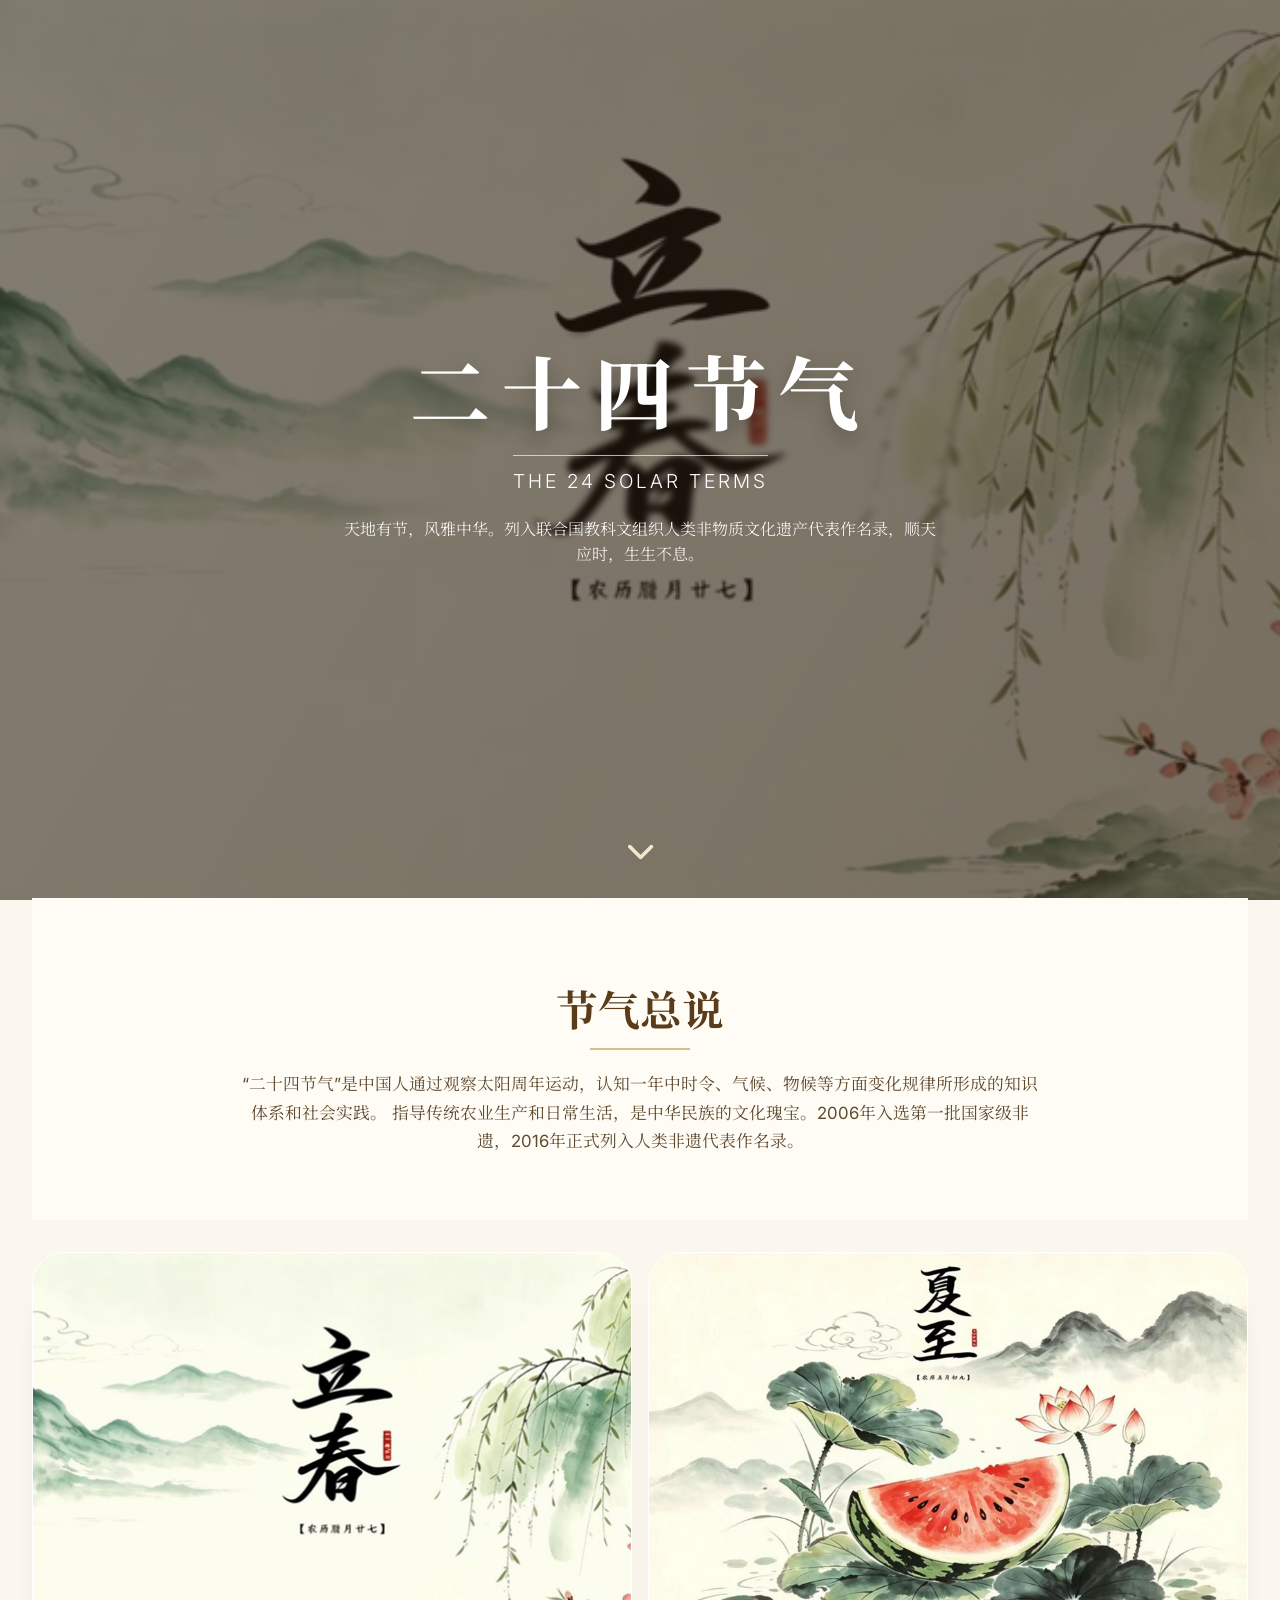
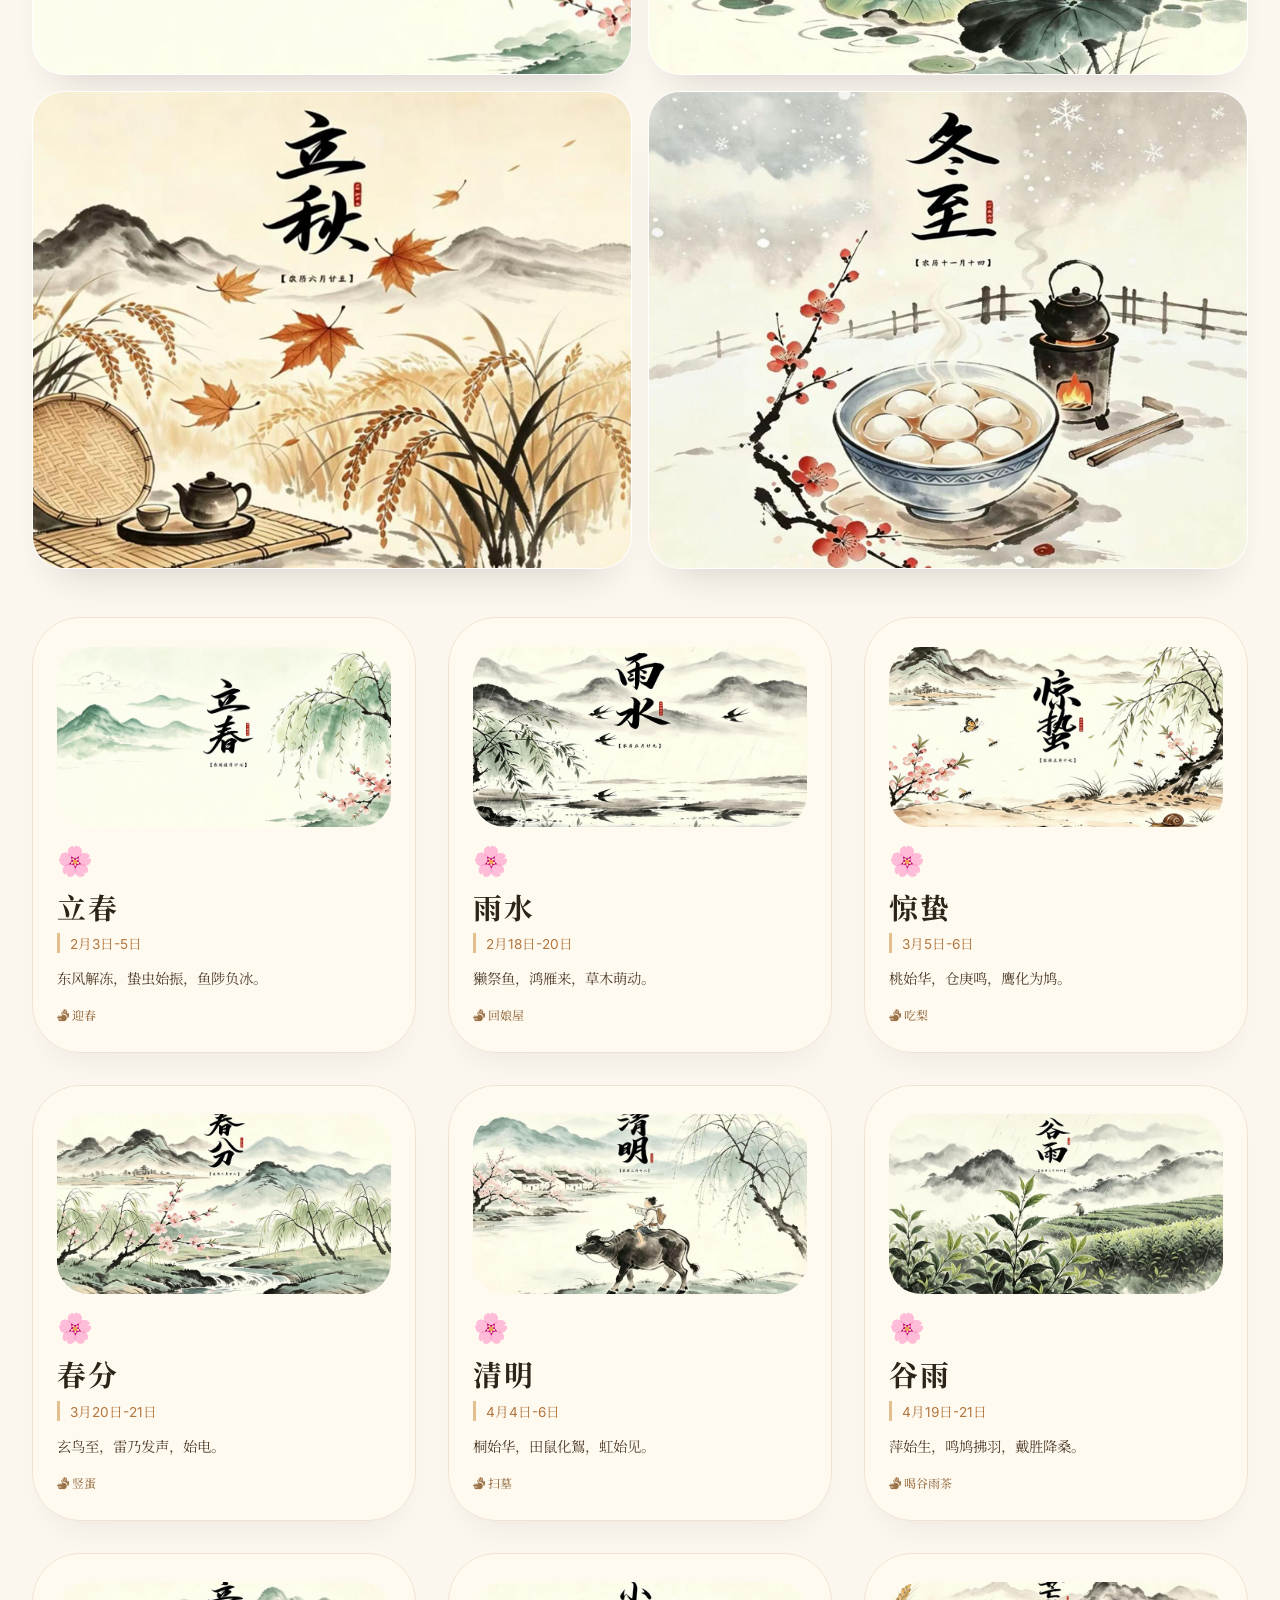
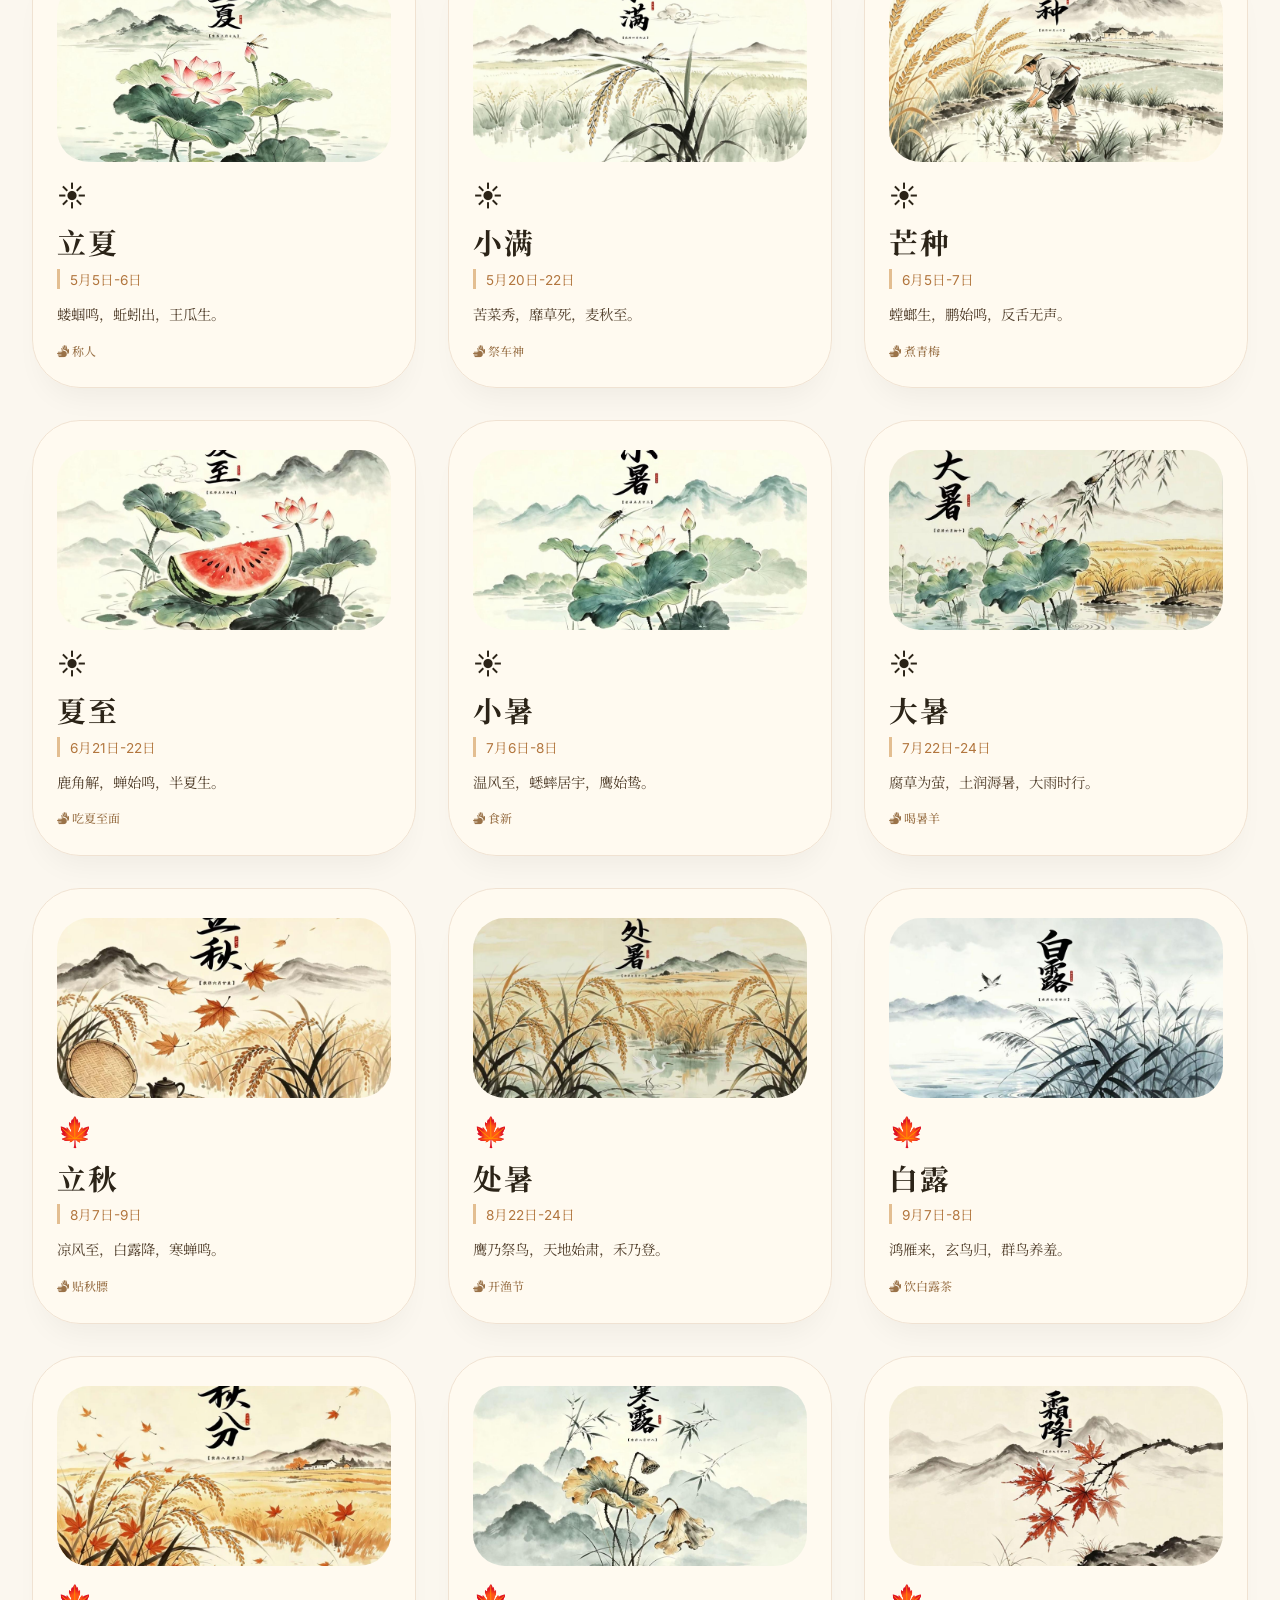
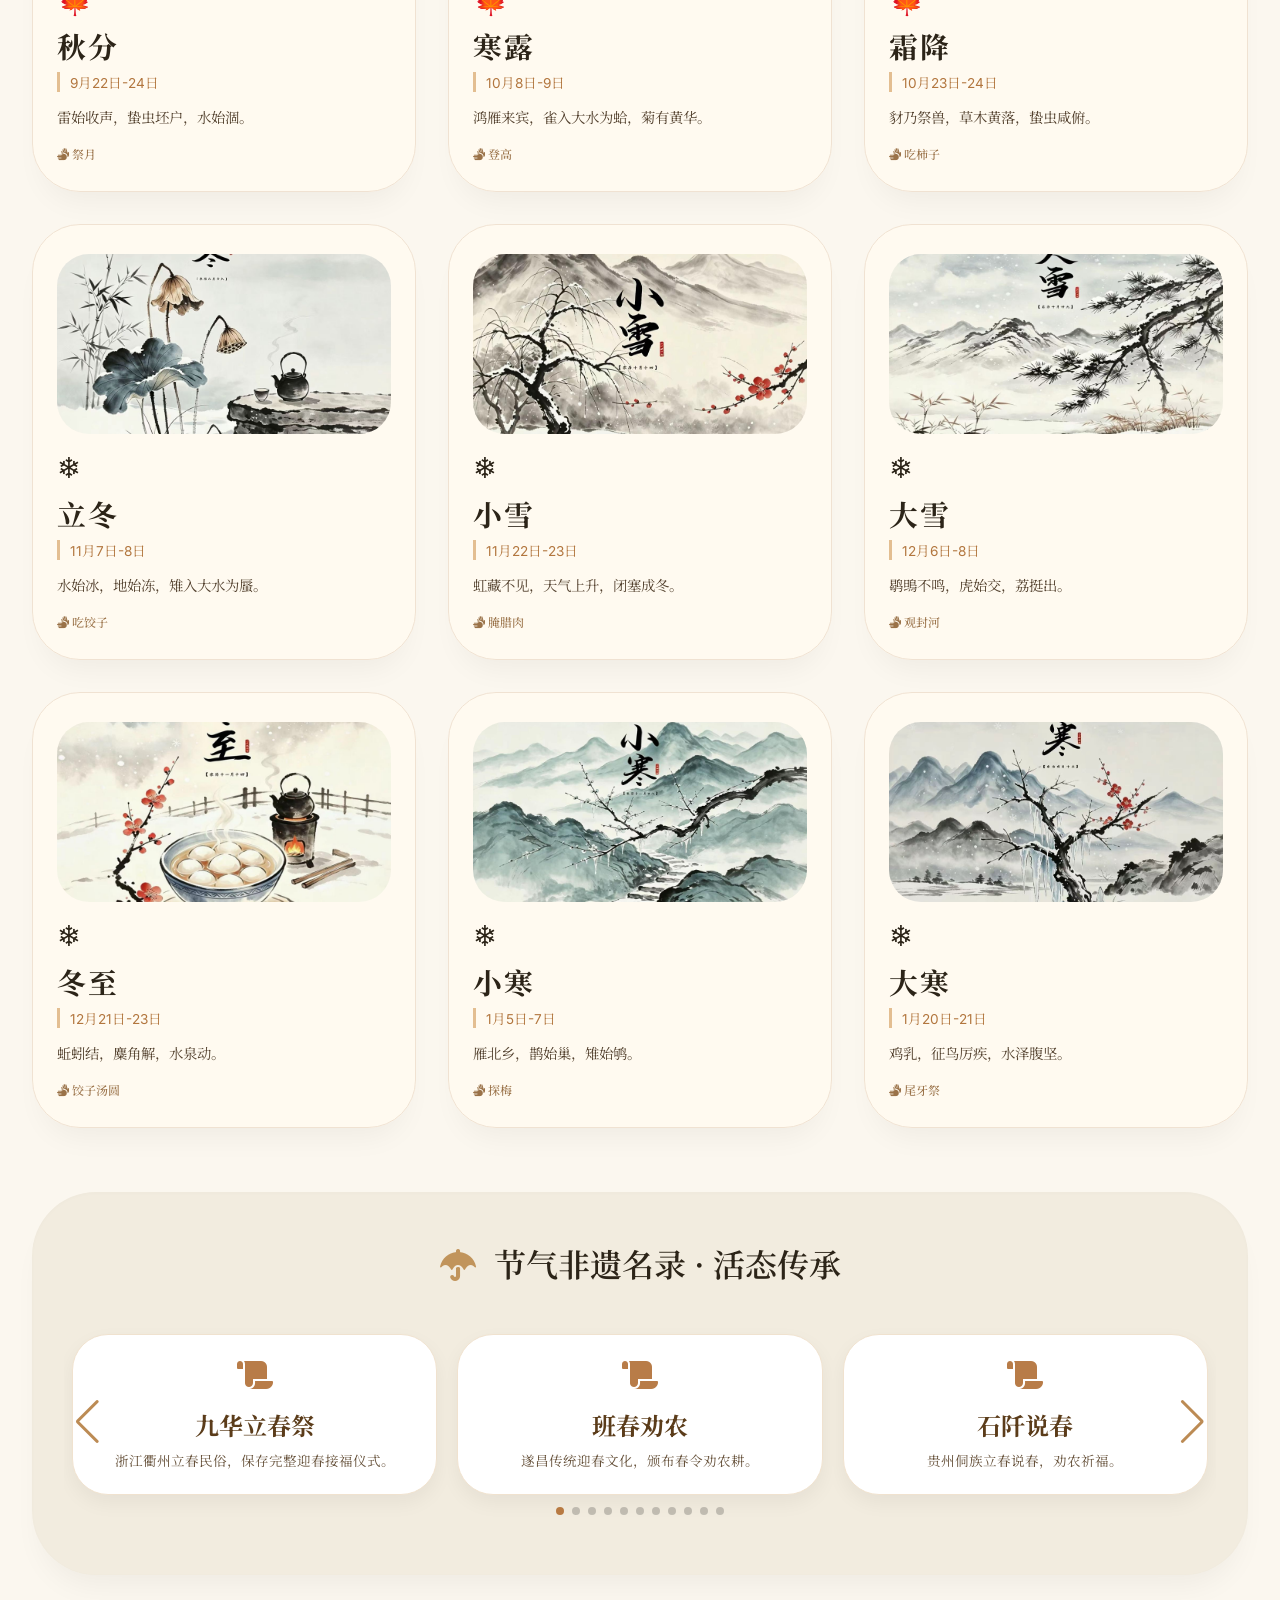
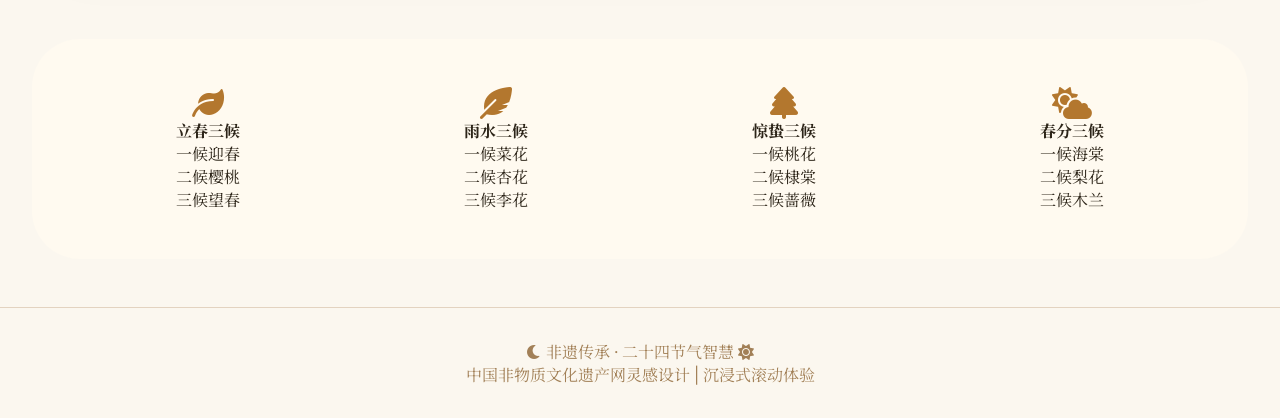
==== website.html @ 8d98f7bf "添加24张图片" ====
<!DOCTYPE html>
<html lang="zh-CN">
<head>
    <meta charset="UTF-8">
    <meta name="viewport" content="width=device-width, initial-scale=1.0, viewport-fit=cover">
    <title>岁时记·二十四节气 | 非遗文化沉浸式体验</title>
    <!-- 引入 Google Fonts & 基础样式 -->
    <link href="https://fonts.googleapis.com/css2?family=Inter:opsz,wght@14..32,300;14..32,400;14..32,500;14..32,600;14..32,700&family=Noto+Serif+SC:wght@400;500;600;700;900&display=swap" rel="stylesheet">
    <link rel="stylesheet" href="https://cdnjs.cloudflare.com/ajax/libs/font-awesome/6.0.0-beta3/css/all.min.css">
    <!-- 引入 Swiper 用于优雅轮播 (高级滑动) -->
    <link rel="stylesheet" href="https://cdn.jsdelivr.net/npm/swiper@11/swiper-bundle.min.css" />
    <style>
        * {
            margin: 0;
            padding: 0;
            box-sizing: border-box;
        }

        body {
            background-color: #fbf7ef;
            font-family: 'Inter', 'Noto Serif SC', system-ui, sans-serif;
            color: #2c2418;
            overflow-x: hidden;
        }

        /* 平滑滚动 & 视差预备 */
        html {
            scroll-behavior: smooth;
        }

        /* 自定义滚动条保持质感 */
        ::-webkit-scrollbar {
            width: 6px;
        }
        ::-webkit-scrollbar-track {
            background: #ede3d3;
        }
        ::-webkit-scrollbar-thumb {
            background: #c2a071;
            border-radius: 12px;
        }

        /* 全屏 Hero 视差区 */
        .hero-parallax {
            position: relative;
            height: 100vh;
            min-height: 700px;
            /* 使用本地图片：将图片放在与 HTML 同目录，写 url('./background.jpg');
               或放在 images 子文件夹时写 url('./images/bg.jpg'); */
            background: url('./image/1.立春.png') center/cover no-repeat fixed;
            display: flex;
            align-items: center;
            justify-content: center;
            text-align: center;
            color: white;
            isolation: isolate;
        }
        .hero-parallax::before {
            content: "";
            position: absolute;
            inset: 0;
            background: linear-gradient(120deg, rgba(30, 20, 10, 0.55), rgba(50, 35, 20, 0.65));
            z-index: 1;
        }
        .hero-content {
            position: relative;
            z-index: 2;
            max-width: 900px;
            padding: 0 1.5rem;
            backdrop-filter: blur(3px);
            animation: fadeInUp 1.2s ease-out;
        }
        .slide-section {
            opacity: 0;
            transform: translateY(40px);
            transition: opacity 0.8s ease, transform 0.8s ease;
        }
        .slide-section.reveal {
            opacity: 1;
            transform: translateY(0);
        }
        .slide-left {
            transform: translateX(-40px);
        }
        .slide-right {
            transform: translateX(40px);
        }
        .slide-left.reveal,
        .slide-right.reveal {
            transform: translateX(0);
        }
        .hero-content h1 {
            font-size: 5rem;
            font-weight: 800;
            font-family: 'Noto Serif SC', serif;
            letter-spacing: 12px;
            text-shadow: 0 8px 20px rgba(0,0,0,0.25);
            margin-bottom: 0.5rem;
        }
        .hero-content .sub {
            font-size: 1.2rem;
            letter-spacing: 3px;
            border-top: 1px solid rgba(255,245,215,0.7);
            display: inline-block;
            padding-top: 0.8rem;
            font-weight: 300;
        }
        .hero-content p {
            margin-top: 1.5rem;
            font-size: 1rem;
            max-width: 600px;
            margin-left: auto;
            margin-right: auto;
            line-height: 1.6;
            font-weight: 300;
        }
        .scroll-indicator {
            position: absolute;
            bottom: 32px;
            left: 50%;
            transform: translateX(-50%);
            z-index: 3;
            color: rgba(255,245,215,0.9);
            font-size: 1.8rem;
            animation: bounce 2s infinite;
            cursor: pointer;
        }

        /* 主要容器 */
        .container {
            max-width: 1400px;
            margin: 0 auto;
            padding: 0 2rem;
        }

        /* 节气引言区 */
        .intro-section {
            text-align: center;
            padding: 5rem 1rem 4rem;
            background: #fffcf5;
            margin-top: -2px;
            position: relative;
            z-index: 5;
        }
        .intro-section h2 {
            font-size: 2.6rem;
            font-family: 'Noto Serif SC', serif;
            color: #5b3c1a;
            position: relative;
            display: inline-block;
        }
        .intro-section h2:after {
            content: '';
            position: absolute;
            bottom: -12px;
            left: 20%;
            width: 60%;
            height: 2px;
            background: #ddba8b;
        }
        .intro-text {
            max-width: 800px;
            margin: 2rem auto 0;
            font-size: 1.05rem;
            line-height: 1.7;
            color: #5f4a30;
        }

        .season-gallery {
            margin: 2rem 0 3rem;
            display: grid;
            gap: 1rem;
        }
        .season-row {
            display: grid;
            grid-template-columns: repeat(2, 1fr);
            gap: 1rem;
        }
        .season-card {
            position: relative;
            border-radius: 32px;
            overflow: hidden;
            min-height: 260px;
            box-shadow: 0 26px 40px -24px rgba(0,0,0,0.16);
            border: 1px solid rgba(255,255,255,0.7);
            background: #fff;
            opacity: 0;
            transform: translateY(40px);
            transition: opacity 1.2s ease, transform 1.2s ease;
        }
        .season-card.reveal {
            opacity: 1;
            transform: translateY(0);
        }
        .season-card.delay {
            transition-delay: 0.3s;
        }
        .season-card.delay2 {
            transition-delay: 0.6s;
        }
        .season-card.delay3 {
            transition-delay: 0.9s;
        }
        .season-card img {
            width: 100%;
            height: 100%;
            object-fit: cover;
            display: block;
        }

        /* 节气卡片网格 + 微视差滚动触发效果 */
        .grid {
            display: grid;
            grid-template-columns: repeat(auto-fill, minmax(300px, 1fr));
            gap: 2rem;
            margin: 3rem 0 4rem;
        }
        .card {
            background: rgba(255, 250, 240, 0.9);
            border-radius: 48px;
            padding: 1.8rem 1.5rem;
            transition: all 0.4s cubic-bezier(0.2, 0.9, 0.4, 1.1);
            box-shadow: 0 20px 30px -12px rgba(0, 0, 0, 0.05);
            cursor: pointer;
            border: 1px solid #f0e2d2;
            backdrop-filter: blur(2px);
            opacity: 0;
            transform: translateY(35px);
            transition: opacity 0.7s ease, transform 0.6s ease, box-shadow 0.3s;
        }
        .card-image {
            width: 100%;
            height: 180px;
            overflow: hidden;
            border-radius: 32px;
            margin-bottom: 1rem;
        }
        .card-image img {
            width: 100%;
            height: 100%;
            object-fit: cover;
            display: block;
        }
        .card.reveal {
            opacity: 1;
            transform: translateY(0);
        }
        .card:hover {
            transform: translateY(-8px) scale(1.01);
            background: #ffffff;
            box-shadow: 0 30px 40px -18px rgba(80, 50, 20, 0.25);
            border-color: #e2cfb5;
        }
        .season-icon {
            font-size: 1.8rem;
            margin-bottom: 0.5rem;
        }
        .card h3 {
            font-size: 1.8rem;
            font-weight: 700;
            font-family: 'Noto Serif SC', serif;
            margin: 0.3rem 0 0.4rem;
            letter-spacing: 2px;
        }
        .card-date {
            font-size: 0.85rem;
            color: #b2763e;
            margin-bottom: 1rem;
            border-left: 3px solid #e3be91;
            padding-left: 0.6rem;
        }
        .card-desc {
            font-size: 0.9rem;
            line-height: 1.45;
            color: #53412e;
        }
        .custom-tag {
            margin-top: 1rem;
            font-size: 0.75rem;
            color: #9a7248;
            font-weight: 500;
        }

        /* 非遗专题滚动区 — 类似官方展示模块 */
        .heritage-section {
            background: #f2ecdf;
            border-radius: 64px;
            padding: 3rem 2rem;
            margin: 2rem 0 4rem;
            box-shadow: inset 0 1px 4px rgba(0,0,0,0.02), 0 20px 30px -10px rgba(0,0,0,0.05);
        }
        .section-title {
            text-align: center;
            font-size: 2rem;
            font-weight: 600;
            font-family: 'Noto Serif SC', serif;
            margin-bottom: 2rem;
        }
        .section-title i {
            color: #c1945b;
            margin-right: 10px;
        }
        .swiper {
            width: 100%;
            padding: 1rem 0.5rem 2rem;
        }
        .swiper-slide {
            background: white;
            border-radius: 36px;
            padding: 1.5rem;
            text-align: center;
            box-shadow: 0 8px 20px rgba(0,0,0,0.05);
            transition: all 0.3s;
            border: 1px solid #f0e2cf;
        }
        .swiper-slide h4 {
            font-size: 1.5rem;
            margin: 1rem 0 0.5rem;
            color: #5b3c1a;
        }
        .swiper-slide p {
            font-size: 0.85rem;
            color: #66513a;
        }
        .swiper-button-next, .swiper-button-prev {
            color: #bc8b54;
        }
        .swiper-pagination-bullet-active {
            background: #b87a42;
        }

        /* 节气韵味花信风格 */
        .flower-news {
            display: flex;
            flex-wrap: wrap;
            justify-content: space-between;
            background: #fffaf0;
            border-radius: 48px;
            padding: 2rem;
            margin: 2rem 0;
        }
        .flower-item {
            flex: 1;
            min-width: 180px;
            text-align: center;
            padding: 1rem;
        }

        /* 模态框高级 */
        .modal {
            display: none;
            position: fixed;
            top: 0; left: 0;
            width: 100%; height: 100%;
            background: rgba(20, 12, 5, 0.85);
            backdrop-filter: blur(10px);
            z-index: 1000;
            justify-content: center;
            align-items: center;
        }
        .modal-card {
            background: #fffcf2;
            max-width: 550px;
            width: 90%;
            border-radius: 64px;
            padding: 2rem;
            position: relative;
            box-shadow: 0 30px 45px rgba(0,0,0,0.3);
            animation: modalPop 0.35s;
        }
        @keyframes modalPop {
            from { opacity: 0; transform: scale(0.95); }
            to { opacity: 1; transform: scale(1); }
        }
        .close-modal {
            position: absolute;
            top: 20px; right: 28px;
            font-size: 2rem;
            cursor: pointer;
        }
        footer {
            text-align: center;
            padding: 2rem;
            color: #a28057;
            border-top: 1px solid #e3d3c0;
            margin-top: 3rem;
        }

        @keyframes fadeInUp {
            from { opacity: 0; transform: translateY(40px);}
            to { opacity: 1; transform: translateY(0);}
        }
        @keyframes bounce {
            0%,100%{ transform: translateX(-50%) translateY(0);}
            50%{ transform: translateX(-50%) translateY(12px);}
        }
        @media (max-width: 780px) {
            .hero-content h1 { font-size: 2.8rem; letter-spacing: 6px; }
            .container { padding: 0 1rem; }
            .grid { gap: 1.2rem; }
            .season-row { grid-template-columns: 1fr; }
            .season-card { min-height: 200px; }
        }
    </style>
</head>
<body>

<div class="hero-parallax">
    <div class="hero-content">
        <h1>二十四节气</h1>
        <div class="sub">THE 24 SOLAR TERMS</div>
        <p>天地有节，风雅中华。列入联合国教科文组织人类非物质文化遗产代表作名录，顺天应时，生生不息。</p>
    </div>
    <div class="scroll-indicator" id="scrollDownBtn">
        <i class="fas fa-chevron-down"></i>
    </div>
</div>

<div class="container">
    <div class="intro-section slide-section">
        <h2>节气总说</h2>
        <div class="intro-text">
            “二十四节气”是中国人通过观察太阳周年运动，认知一年中时令、气候、物候等方面变化规律所形成的知识体系和社会实践。
            指导传统农业生产和日常生活，是中华民族的文化瑰宝。2006年入选第一批国家级非遗，2016年正式列入人类非遗代表作名录。
        </div>
    </div>

    <div class="season-gallery">
        <div class="season-row">
            <div class="season-card slide-section">
                <img src="./image/1.立春.png" alt="春">
            </div>
            <div class="season-card slide-section delay">
                <img src="./image/10.夏至.png" alt="夏">
            </div>
        </div>
        <div class="season-row">
            <div class="season-card slide-section delay2">
                <img src="./image/13.立秋.png" alt="秋">
            </div>
            <div class="season-card slide-section delay3">
                <img src="./image/22.冬至.png" alt="冬">
            </div>
        </div>
    </div>

    <!-- 节气网格卡片 (动态js生成) -->
    <div class="grid" id="solarGrid"></div>

    <!-- 非遗扩展模块 类似官网滑动效果 -->
    <div class="heritage-section slide-section">
        <div class="section-title"><i class="fas fa-umbrella"></i> 节气非遗名录 · 活态传承</div>
        <div class="swiper mySwiper">
            <div class="swiper-wrapper" id="swiperWrapper">
                <!-- 动态js生成非遗项目轮播 -->
            </div>
            <div class="swiper-button-next"></div>
            <div class="swiper-button-prev"></div>
            <div class="swiper-pagination"></div>
        </div>
    </div>

    <!-- 花信风及物候文化展示 -->
    <div class="flower-news slide-section" id="flowerNews">
        <div class="flower-item"><i class="fas fa-leaf" style="font-size: 2rem; color:#b3772e;"></i><h4>立春三候</h4><p>一候迎春<br>二候樱桃<br>三候望春</p></div>
        <div class="flower-item"><i class="fas fa-feather-alt" style="font-size: 2rem; color:#b3772e;"></i><h4>雨水三候</h4><p>一候菜花<br>二候杏花<br>三候李花</p></div>
        <div class="flower-item"><i class="fas fa-tree" style="font-size: 2rem; color:#b3772e;"></i><h4>惊蛰三候</h4><p>一候桃花<br>二候棣棠<br>三候蔷薇</p></div>
        <div class="flower-item"><i class="fas fa-cloud-sun" style="font-size: 2rem; color:#b3772e;"></i><h4>春分三候</h4><p>一候海棠<br>二候梨花<br>三候木兰</p></div>
    </div>
</div>

<footer>
    <i class="fas fa-moon"></i> 非遗传承 · 二十四节气智慧  <i class="fas fa-sun"></i><br>
    中国非物质文化遗产网灵感设计 | 沉浸式滚动体验
</footer>

<!-- 模态框 -->
<div id="detailModal" class="modal">
    <div class="modal-card">
        <span class="close-modal">&times;</span>
        <h2 id="modalName">节气</h2>
        <p id="modalDate" style="color:#b57a3b; margin: 0.3rem 0 0.8rem;"></p>
        <p id="modalDesc" style="line-height:1.6; margin-bottom:1rem;"></p>
        <div style="background:#f4ecdf; border-radius: 32px; padding: 0.8rem;"><strong>📖 岁时习俗</strong> <span id="modalCustom"></span></div>
    </div>
</div>

<script src="https://cdn.jsdelivr.net/npm/swiper@11/swiper-bundle.min.js"></script>
<script>
    // 节气完整数据（融合官方文化信息）
    const solarTerms = [
        { name:"立春", date:"2月3日-5日", season:"spring", shortDesc:"东风解冻，蛰虫始振，鱼陟负冰。", custom:"迎春、鞭春牛、咬春", longDesc:"二十四节气之首，万物起始。民间有打春牛、食春饼习俗，象征农耕启动。" },
        { name:"雨水", date:"2月18日-20日", season:"spring", shortDesc:"獭祭鱼，鸿雁来，草木萌动。", custom:"回娘屋、占稻色", longDesc:"气温回升，降水增多，川西一带出嫁女回娘家探望。" },
        { name:"惊蛰", date:"3月5日-6日", season:"spring", shortDesc:"桃始华，仓庚鸣，鹰化为鸠。", custom:"吃梨、祭白虎", longDesc:"春雷乍响，蛰虫惊醒。吃梨寓意远离病害。" },
        { name:"春分", date:"3月20日-21日", season:"spring", shortDesc:"玄鸟至，雷乃发声，始电。", custom:"竖蛋、吃春菜", longDesc:"昼夜均分，民间立蛋游戏，祈求平衡安康。" },
        { name:"清明", date:"4月4日-6日", season:"spring", shortDesc:"桐始华，田鼠化鴽，虹始见。", custom:"扫墓、踏青、插柳", longDesc:"既是节气又是节日，追思与迎春相融。" },
        { name:"谷雨", date:"4月19日-21日", season:"spring", shortDesc:"萍始生，鸣鸠拂羽，戴胜降桑。", custom:"喝谷雨茶、食香椿", longDesc:"雨生百谷，南方采谷雨茶，清火明目。" },
        { name:"立夏", date:"5月5日-6日", season:"summer", shortDesc:"蝼蝈鸣，蚯蚓出，王瓜生。", custom:"称人、吃蛋", longDesc:"夏季开始，尝新活动，秤人祈福。" },
        { name:"小满", date:"5月20日-22日", season:"summer", shortDesc:"苦菜秀，靡草死，麦秋至。", custom:"祭车神、吃苦菜", longDesc:"麦类灌浆，小得盈满，宜食苦菜。" },
        { name:"芒种", date:"6月5日-7日", season:"summer", shortDesc:"螳螂生，鹏始鸣，反舌无声。", custom:"煮青梅、安苗", longDesc:"忙于夏收夏种，皖南有安苗祭祀。" },
        { name:"夏至", date:"6月21日-22日", season:"summer", shortDesc:"鹿角解，蝉始鸣，半夏生。", custom:"吃夏至面、祭地", longDesc:"白昼最长，北方吃面尝新麦。" },
        { name:"小暑", date:"7月6日-8日", season:"summer", shortDesc:"温风至，蟋蟀居宇，鹰始鸷。", custom:"食新、吃藕", longDesc:"入初伏，尝新米，清补养生。" },
        { name:"大暑", date:"7月22日-24日", season:"summer", shortDesc:"腐草为萤，土润溽暑，大雨时行。", custom:"喝暑羊、烧伏香", longDesc:"最热时节，鲁南喝羊汤，广东吃仙草。" },
        { name:"立秋", date:"8月7日-9日", season:"autumn", shortDesc:"凉风至，白露降，寒蝉鸣。", custom:"贴秋膘、晒秋", longDesc:"秋来暑去，补回夏季损耗。" },
        { name:"处暑", date:"8月22日-24日", season:"autumn", shortDesc:"鹰乃祭鸟，天地始肃，禾乃登。", custom:"开渔节、吃鸭子", longDesc:"出暑，沿海开渔，鸭肉润燥。" },
        { name:"白露", date:"9月7日-8日", season:"autumn", shortDesc:"鸿雁来，玄鸟归，群鸟养羞。", custom:"饮白露茶、收清露", longDesc:"夜凉露凝，白露茶甘醇。" },
        { name:"秋分", date:"9月22日-24日", season:"autumn", shortDesc:"雷始收声，蛰虫坯户，水始涸。", custom:"祭月、吃秋菜", longDesc:"昼夜平分，岭南吃秋菜。" },
        { name:"寒露", date:"10月8日-9日", season:"autumn", shortDesc:"鸿雁来宾，雀入大水为蛤，菊有黄华。", custom:"登高、饮菊花酒", longDesc:"露水寒冷，秋钓边。" },
        { name:"霜降", date:"10月23日-24日", season:"autumn", shortDesc:"豺乃祭兽，草木黄落，蛰虫咸俯。", custom:"吃柿子、赏菊", longDesc:"霜打红叶，红柿御寒。" },
        { name:"立冬", date:"11月7日-8日", season:"winter", shortDesc:"水始冰，地始冻，雉入大水为蜃。", custom:"吃饺子、贺冬", longDesc:"补冬，北方饺子交子之时。" },
        { name:"小雪", date:"11月22日-23日", season:"winter", shortDesc:"虹藏不见，天气上升，闭塞成冬。", custom:"腌腊肉、吃糍粑", longDesc:"气温下降，腌菜备冬。" },
        { name:"大雪", date:"12月6日-8日", season:"winter", shortDesc:"鹖鴠不鸣，虎始交，荔挺出。", custom:"观封河、腌肉", longDesc:"大雪节气，腌肉迎年。" },
        { name:"冬至", date:"12月21日-23日", season:"winter", shortDesc:"蚯蚓结，麋角解，水泉动。", custom:"饺子汤圆、画九", longDesc:"数九寒天，阴极阳生。" },
        { name:"小寒", date:"1月5日-7日", season:"winter", shortDesc:"雁北乡，鹊始巢，雉始鸲。", custom:"探梅、吃腊八粥", longDesc:"寒气逼人，踏雪寻梅。" },
        { name:"大寒", date:"1月20日-21日", season:"winter", shortDesc:"鸡乳，征鸟厉疾，水泽腹坚。", custom:"尾牙祭、除尘", longDesc:"岁末大寒，迎新春。" }
    ];

    // 非遗名录数据 (来源于官网)
    const heritageItems = [
        { name:"九华立春祭", desc:"浙江衢州立春民俗，保存完整迎春接福仪式。" },
        { name:"班春劝农", desc:"遂昌传统迎春文化，颁布春令劝农耕。" },
        { name:"石阡说春", desc:"贵州侗族立春说春，劝农祈福。" },
        { name:"苗族赶秋", desc:"立秋时节苗族青年社交与庆丰收。" },
        { name:"安仁赶分社", desc:"湖南春分祭神祈谷盛大节令空间。" },
        { name:"壮族霜降节", desc:"广西壮族霜降节，边关特色。" },
        { name:"三门祭冬", desc:"冬至拜冬祭祖，传承完整。" },
        { name:"半山立夏习俗", desc:"杭州半山送春迎夏习俗。" },
        { name:"送大暑船", desc:"椒江一带小暑大暑送瘟祈福。" },
        { name:"梅源芒种开犁节", desc:"云和芒种启动夏耕民俗。" },
        { name:"内乡打春牛习俗", desc:"内乡立春打春牛劝农耕。" }
    ];

    // 渲染节气网格 + 滚动视差动画
    const gridContainer = document.getElementById('solarGrid');
    function renderCards() {
        let html = '';
        solarTerms.forEach((term, idx) => {
            let seasonIcon = term.season === 'spring' ? '🌸' : (term.season === 'summer' ? '☀️' : (term.season === 'autumn' ? '🍁' : '❄️'));
            html += `
                <div class="card" data-idx="${idx}">
                    <div class="card-image"><img src="./image/${idx + 1}.${term.name}.png" alt="${term.name}"></div>
                    <div class="season-icon">${seasonIcon}</div>
                    <h3>${term.name}</h3>
                    <div class="card-date">${term.date}</div>
                    <div class="card-desc">${term.shortDesc}</div>
                    <div class="custom-tag"><i class="fas fa-hands"></i> ${term.custom.split('、')[0]}</div>
                </div>
            `;
        });
        gridContainer.innerHTML = html;
        // 卡片点击打开模态
        document.querySelectorAll('.card').forEach(card => {
            card.addEventListener('click', (e) => {
                const idx = card.getAttribute('data-idx');
                if (idx !== null) showModal(solarTerms[parseInt(idx)]);
            });
        });
        // 滚动显示动画 Intersection Observer
        const cards = document.querySelectorAll('.card');
        const observer = new IntersectionObserver((entries) => {
            entries.forEach(entry => {
                entry.target.classList.toggle('reveal', entry.isIntersecting);
            });
        }, { threshold: 0.1, rootMargin: "0px 0px -40px 0px" });
        cards.forEach(card => observer.observe(card));

        const slideSections = document.querySelectorAll('.slide-section');
        const sectionObserver = new IntersectionObserver((entries) => {
            entries.forEach(entry => {
                entry.target.classList.toggle('reveal', entry.isIntersecting);
            });
        }, { threshold: 0.15, rootMargin: '0px 0px -10px 0px' });
        slideSections.forEach(section => sectionObserver.observe(section));
    }

    function showModal(term) {
        const modal = document.getElementById('detailModal');
        document.getElementById('modalName').innerText = term.name;
        document.getElementById('modalDate').innerHTML = `<i class="far fa-calendar-alt"></i> ${term.date}`;
        document.getElementById('modalDesc').innerHTML = term.longDesc + " " + term.shortDesc;
        document.getElementById('modalCustom').innerHTML = term.custom + "。体现了顺应自然、尊重物候的传统智慧。";
        modal.style.display = 'flex';
        document.body.style.overflow = 'hidden';
    }
    function closeModalFunc() {
        const modal = document.getElementById('detailModal');
        modal.style.display = 'none';
        document.body.style.overflow = '';
    }
    document.querySelector('.close-modal')?.addEventListener('click', closeModalFunc);
    window.addEventListener('click', (e) => {
        if (e.target === document.getElementById('detailModal')) closeModalFunc();
    });

    // 初始化swiper非遗轮播
    function initSwiper() {
        const swiperWrapper = document.getElementById('swiperWrapper');
        if (swiperWrapper) {
            let slidesHtml = '';
            heritageItems.forEach(item => {
                slidesHtml += `<div class="swiper-slide"><i class="fas fa-scroll" style="font-size: 2rem; color:#b87c48;"></i><h4>${item.name}</h4><p>${item.desc}</p></div>`;
            });
            swiperWrapper.innerHTML = slidesHtml;
        }
        new Swiper('.mySwiper', {
            loop: true,
            slidesPerView: 1,
            spaceBetween: 20,
            navigation: { nextEl: '.swiper-button-next', prevEl: '.swiper-button-prev' },
            pagination: { el: '.swiper-pagination', clickable: true },
            breakpoints: { 640: { slidesPerView: 2 }, 1024: { slidesPerView: 3 } }
        });
    }

    // 滚动引导
    document.getElementById('scrollDownBtn')?.addEventListener('click', () => {
        window.scrollTo({ top: window.innerHeight - 50, behavior: 'smooth' });
    });

    renderCards();
    initSwiper();
    
    // 添加背景视差额外效果: 滚动时hero变换透明度（高级感）
    window.addEventListener('scroll', () => {
        const scrolled = window.scrollY;
        const hero = document.querySelector('.hero-parallax');
        if(hero) {
            hero.style.opacity = 1 - scrolled / 800;
            if(scrolled > 600) hero.style.opacity = 0;
            else hero.style.opacity = 1;
        }
    });
</script>
</body>
</html>
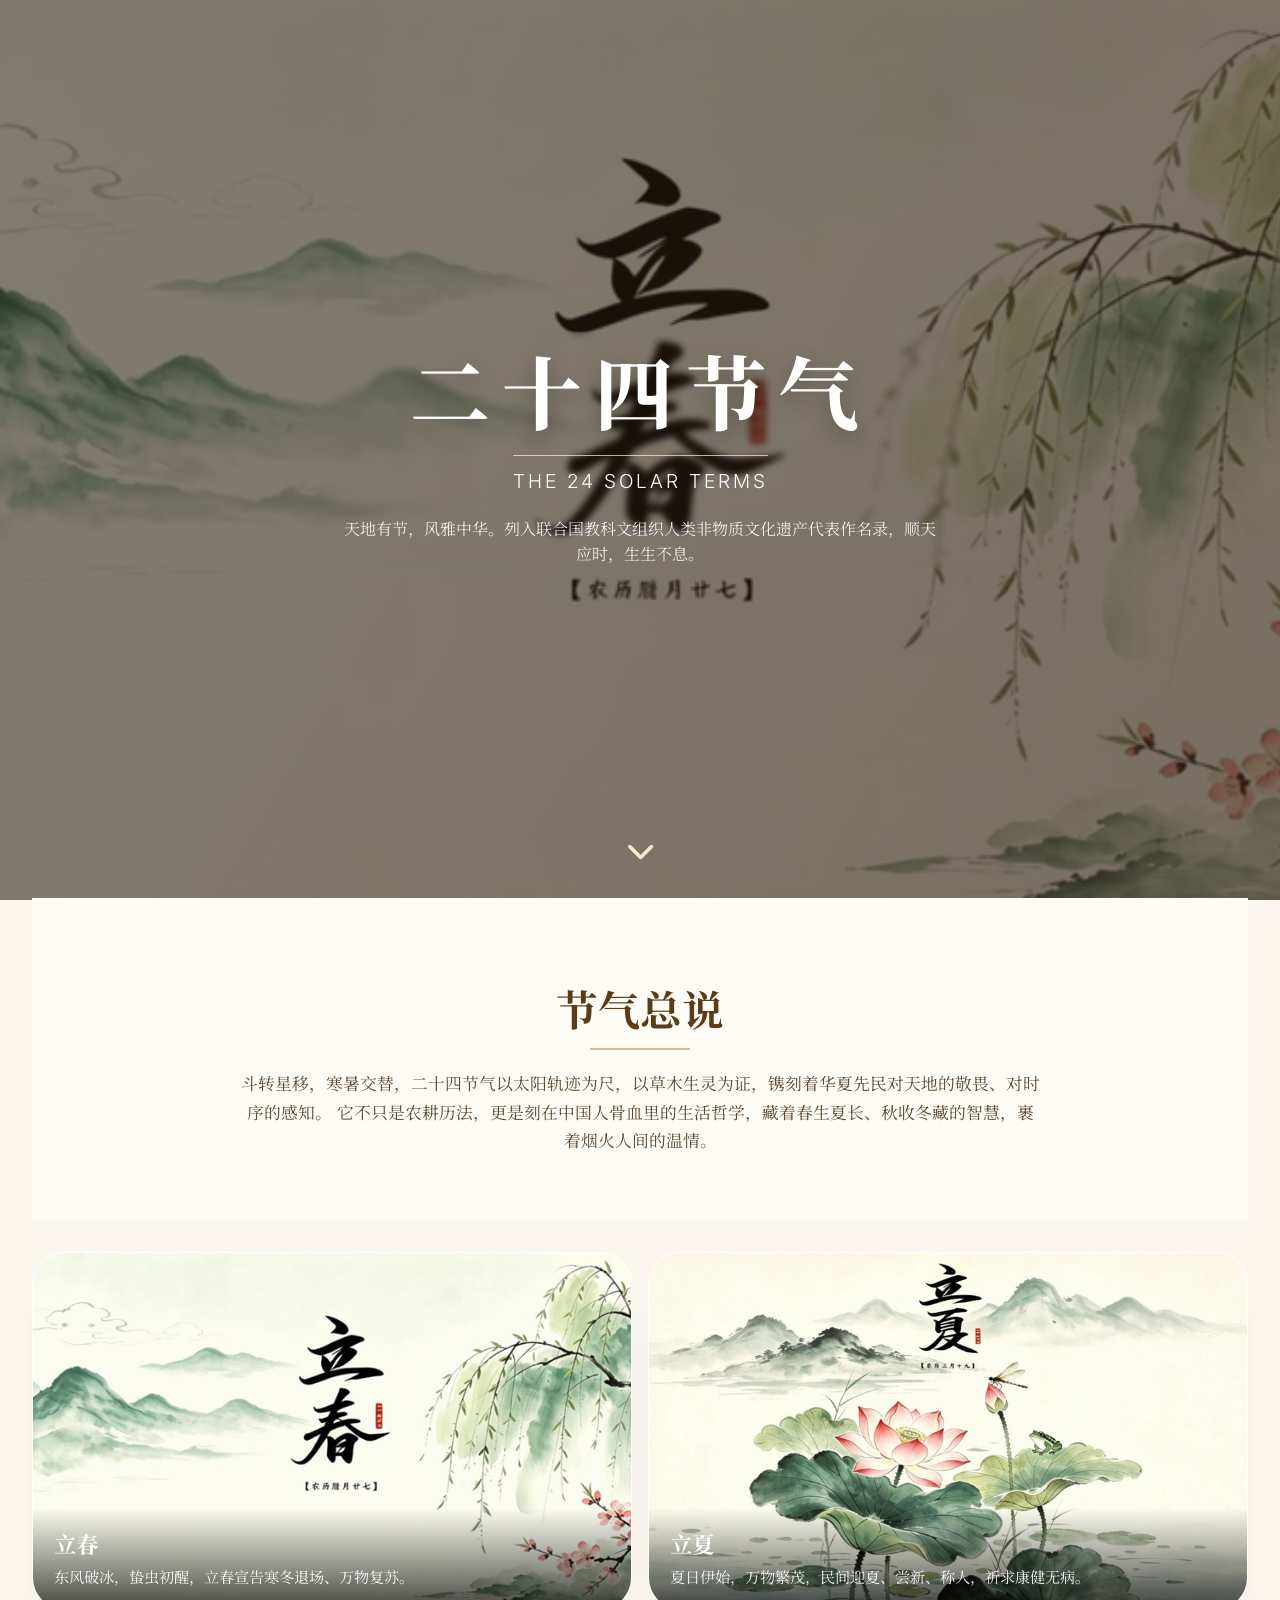
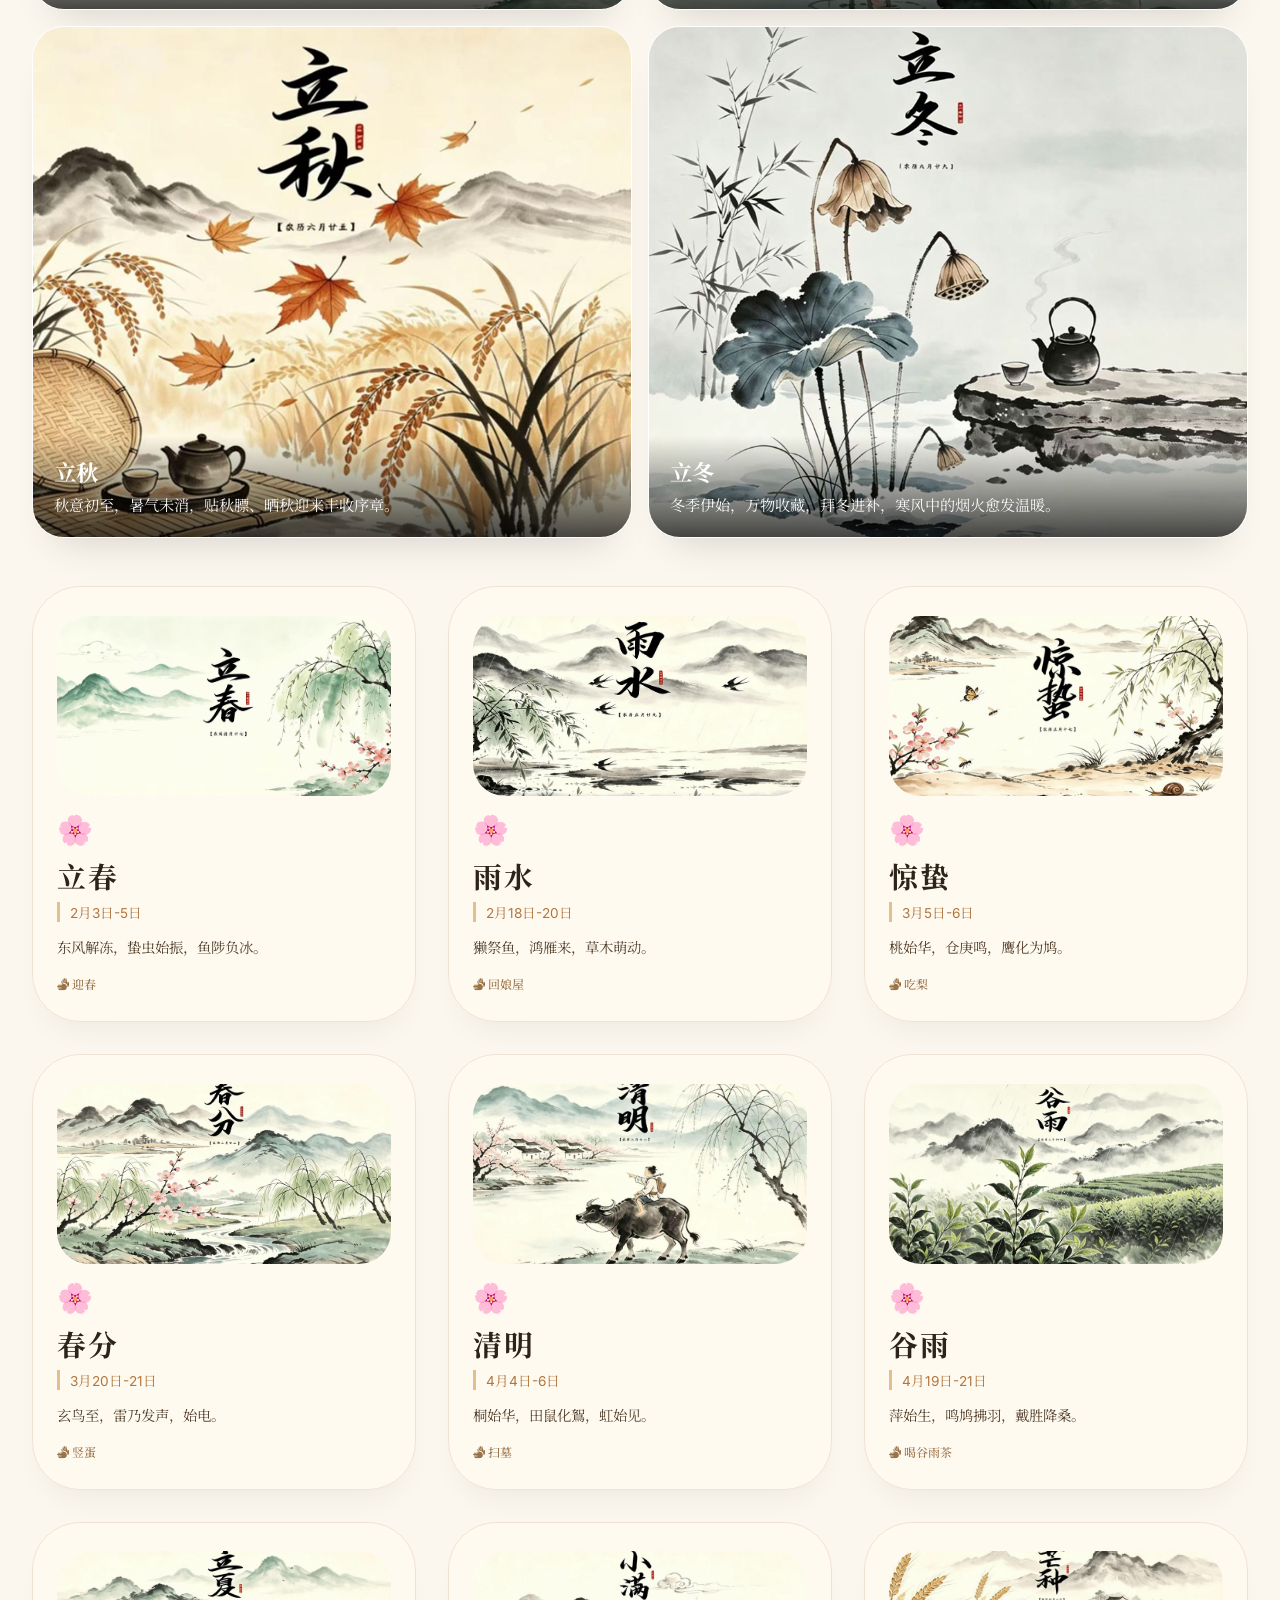
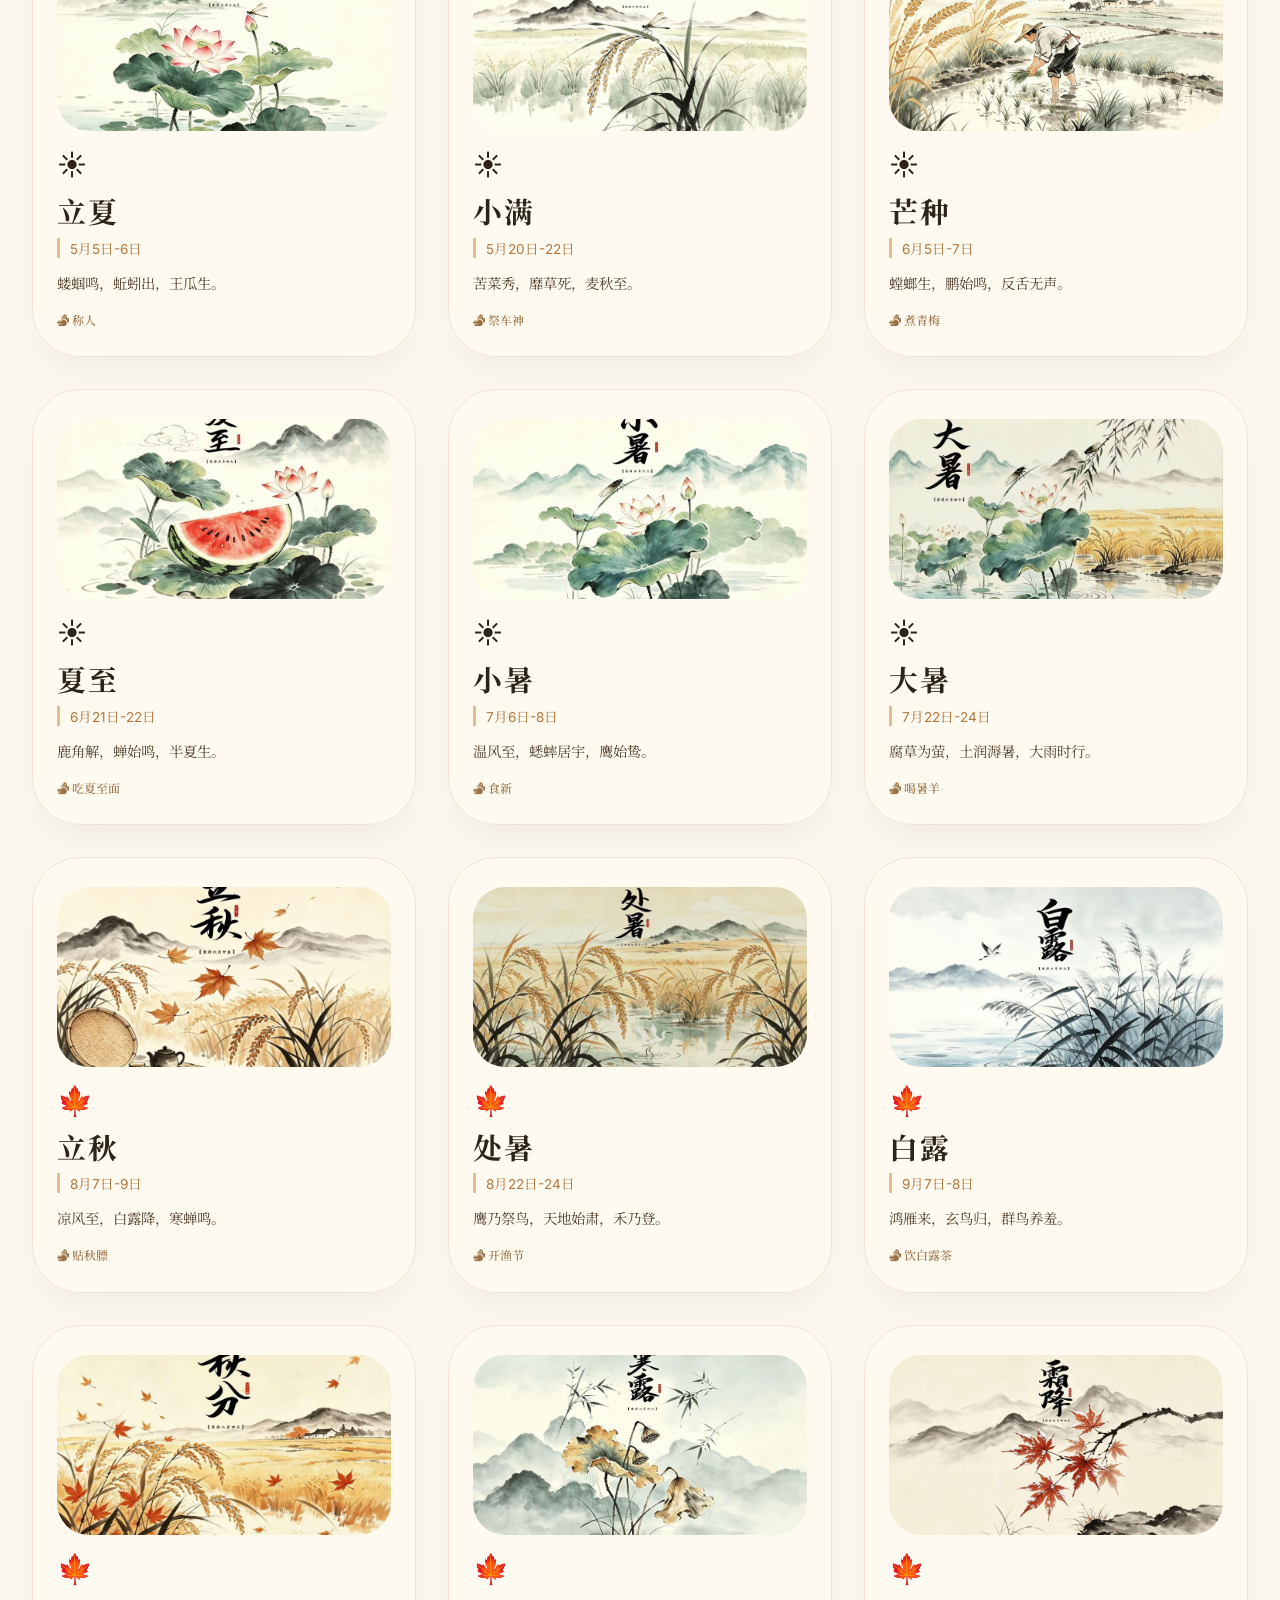
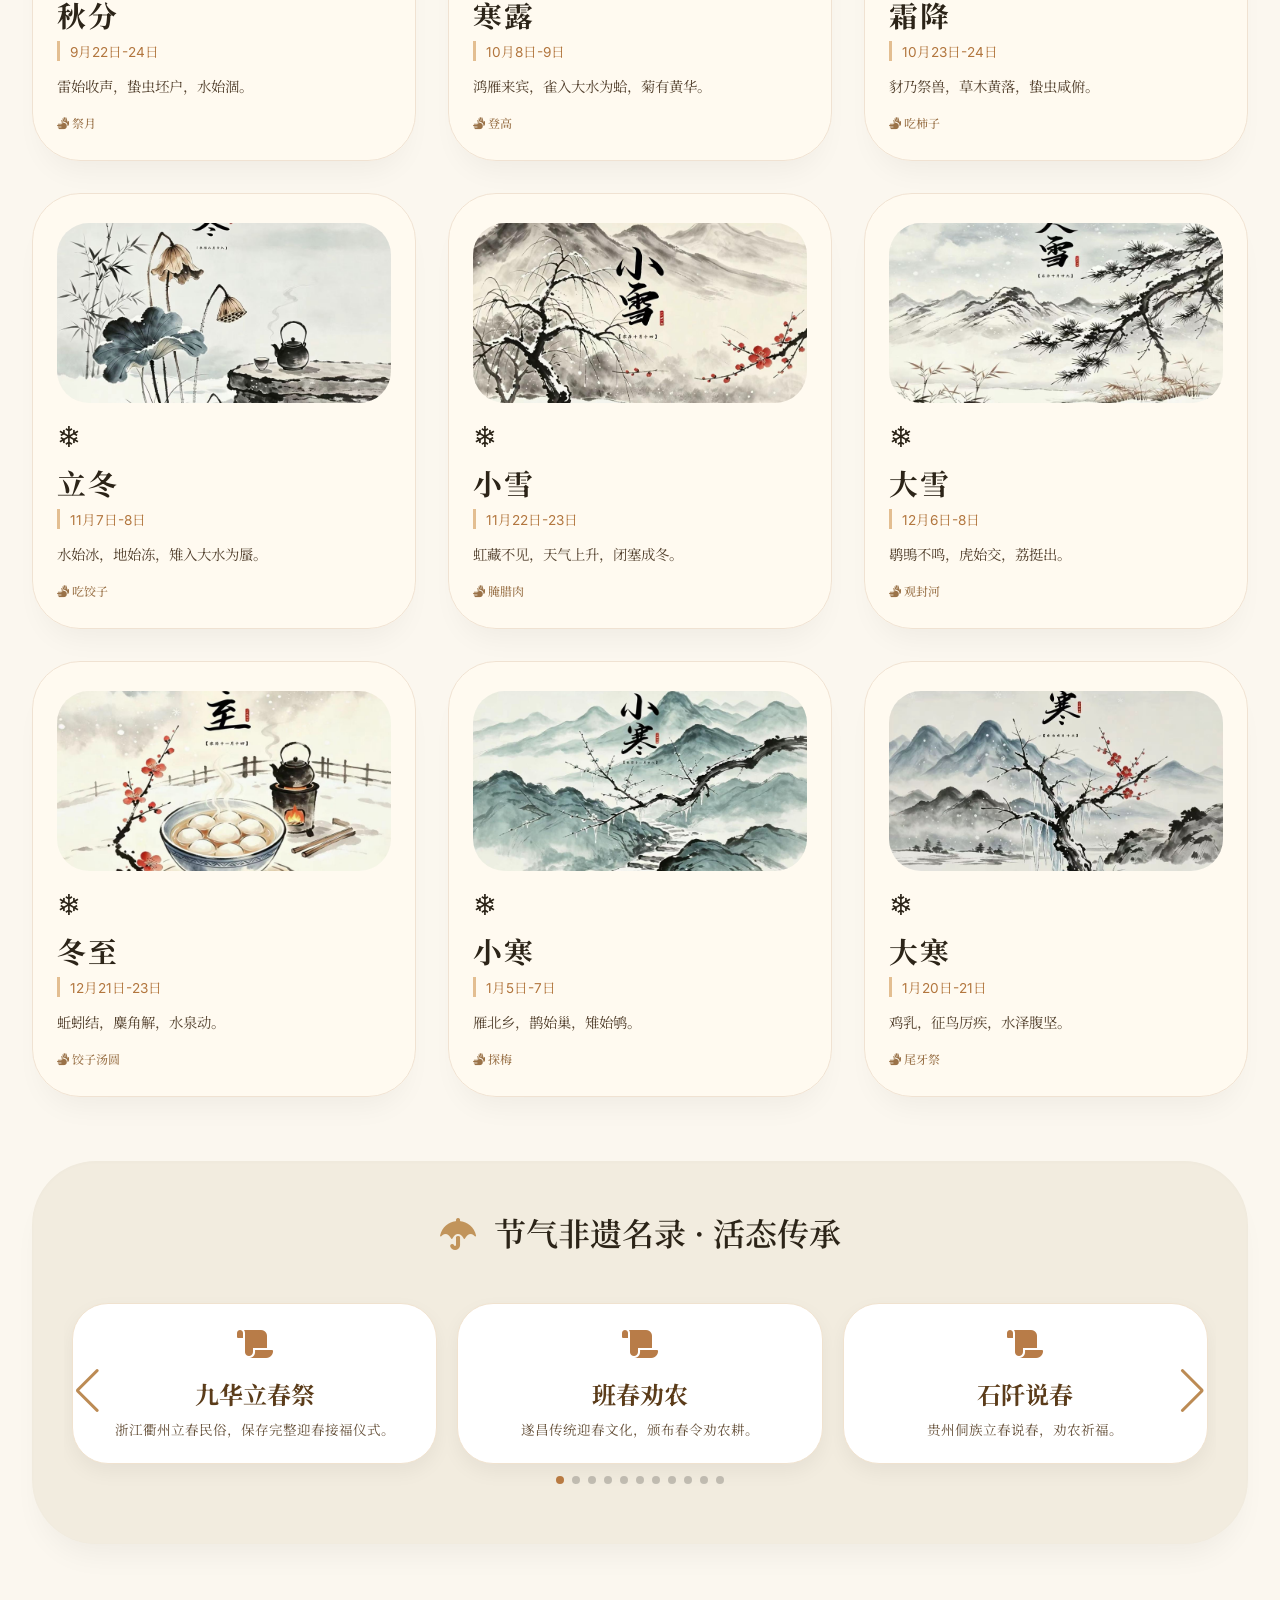
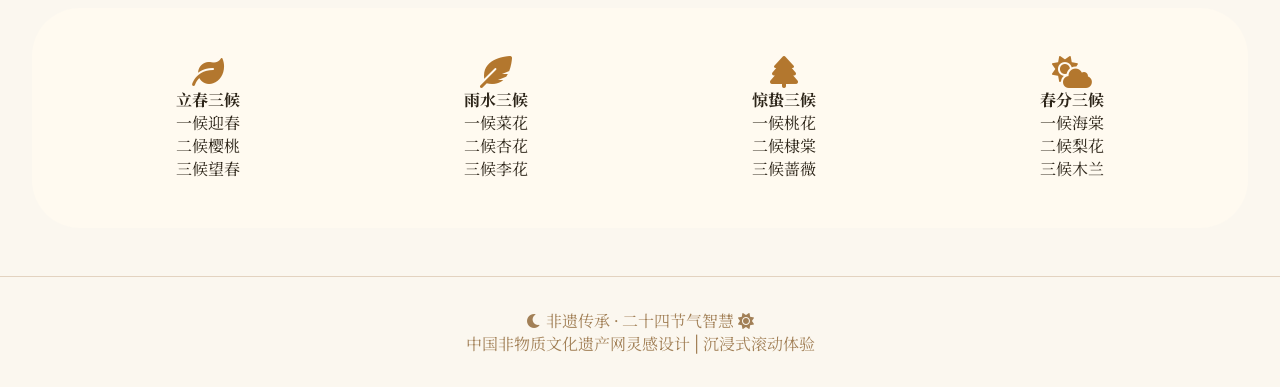
==== commit a0e58eb1: "改封面背景图，加了文案" ====
--- a/website.html
+++ b/website.html
@@ -207,6 +207,26 @@
             object-fit: cover;
             display: block;
         }
+        .season-info {
+            position: absolute;
+            left: 0;
+            right: 0;
+            bottom: 0;
+            padding: 1.2rem 1.3rem;
+            background: linear-gradient(180deg, rgba(0,0,0,0) 0%, rgba(0,0,0,0.72) 100%);
+            color: #fff;
+        }
+        .season-info h3 {
+            margin: 0 0 0.5rem;
+            font-size: 1.4rem;
+            font-family: 'Noto Serif SC', serif;
+        }
+        .season-info p {
+            margin: 0;
+            font-size: 0.95rem;
+            line-height: 1.5;
+            color: rgba(255,255,255,0.94);
+        }
 
         /* 节气卡片网格 + 微视差滚动触发效果 */
         .grid {
@@ -420,26 +440,42 @@
     <div class="intro-section slide-section">
         <h2>节气总说</h2>
         <div class="intro-text">
-            “二十四节气”是中国人通过观察太阳周年运动，认知一年中时令、气候、物候等方面变化规律所形成的知识体系和社会实践。
-            指导传统农业生产和日常生活，是中华民族的文化瑰宝。2006年入选第一批国家级非遗，2016年正式列入人类非遗代表作名录。
+            斗转星移，寒暑交替，二十四节气以太阳轨迹为尺，以草木生灵为证，镌刻着华夏先民对天地的敬畏、对时序的感知。
+            它不只是农耕历法，更是刻在中国人骨血里的生活哲学，藏着春生夏长、秋收冬藏的智慧，裹着烟火人间的温情。
         </div>
     </div>
 
     <div class="season-gallery">
         <div class="season-row">
             <div class="season-card slide-section">
-                <img src="./image/1.立春.png" alt="春">
+                <img src="./image/1.立春.png" alt="立春">
+                <div class="season-info">
+                    <h3>立春</h3>
+                    <p>东风破冰，蛰虫初醒，立春宣告寒冬退场、万物复苏。</p>
+                </div>
             </div>
             <div class="season-card slide-section delay">
-                <img src="./image/10.夏至.png" alt="夏">
+                <img src="./image/7.立夏.png" alt="立夏">
+                <div class="season-info">
+                    <h3>立夏</h3>
+                    <p>夏日伊始，万物繁茂，民间迎夏、尝新、称人，祈求康健无病。</p>
+                </div>
             </div>
         </div>
         <div class="season-row">
             <div class="season-card slide-section delay2">
-                <img src="./image/13.立秋.png" alt="秋">
+                <img src="./image/13.立秋.png" alt="立秋">
+                <div class="season-info">
+                    <h3>立秋</h3>
+                    <p>秋意初至，暑气未消，贴秋膘、晒秋迎来丰收序章。</p>
+                </div>
             </div>
             <div class="season-card slide-section delay3">
-                <img src="./image/22.冬至.png" alt="冬">
+                <img src="./image/19.立冬.png" alt="立冬">
+                <div class="season-info">
+                    <h3>立冬</h3>
+                    <p>冬季伊始，万物收藏，拜冬进补，寒风中的烟火愈发温暖。</p>
+                </div>
             </div>
         </div>
     </div>
@@ -489,30 +525,30 @@
 <script>
     // 节气完整数据（融合官方文化信息）
     const solarTerms = [
-        { name:"立春", date:"2月3日-5日", season:"spring", shortDesc:"东风解冻，蛰虫始振，鱼陟负冰。", custom:"迎春、鞭春牛、咬春", longDesc:"二十四节气之首，万物起始。民间有打春牛、食春饼习俗，象征农耕启动。" },
-        { name:"雨水", date:"2月18日-20日", season:"spring", shortDesc:"獭祭鱼，鸿雁来，草木萌动。", custom:"回娘屋、占稻色", longDesc:"气温回升，降水增多，川西一带出嫁女回娘家探望。" },
-        { name:"惊蛰", date:"3月5日-6日", season:"spring", shortDesc:"桃始华，仓庚鸣，鹰化为鸠。", custom:"吃梨、祭白虎", longDesc:"春雷乍响，蛰虫惊醒。吃梨寓意远离病害。" },
-        { name:"春分", date:"3月20日-21日", season:"spring", shortDesc:"玄鸟至，雷乃发声，始电。", custom:"竖蛋、吃春菜", longDesc:"昼夜均分，民间立蛋游戏，祈求平衡安康。" },
-        { name:"清明", date:"4月4日-6日", season:"spring", shortDesc:"桐始华，田鼠化鴽，虹始见。", custom:"扫墓、踏青、插柳", longDesc:"既是节气又是节日，追思与迎春相融。" },
-        { name:"谷雨", date:"4月19日-21日", season:"spring", shortDesc:"萍始生，鸣鸠拂羽，戴胜降桑。", custom:"喝谷雨茶、食香椿", longDesc:"雨生百谷，南方采谷雨茶，清火明目。" },
-        { name:"立夏", date:"5月5日-6日", season:"summer", shortDesc:"蝼蝈鸣，蚯蚓出，王瓜生。", custom:"称人、吃蛋", longDesc:"夏季开始，尝新活动，秤人祈福。" },
-        { name:"小满", date:"5月20日-22日", season:"summer", shortDesc:"苦菜秀，靡草死，麦秋至。", custom:"祭车神、吃苦菜", longDesc:"麦类灌浆，小得盈满，宜食苦菜。" },
-        { name:"芒种", date:"6月5日-7日", season:"summer", shortDesc:"螳螂生，鹏始鸣，反舌无声。", custom:"煮青梅、安苗", longDesc:"忙于夏收夏种，皖南有安苗祭祀。" },
-        { name:"夏至", date:"6月21日-22日", season:"summer", shortDesc:"鹿角解，蝉始鸣，半夏生。", custom:"吃夏至面、祭地", longDesc:"白昼最长，北方吃面尝新麦。" },
-        { name:"小暑", date:"7月6日-8日", season:"summer", shortDesc:"温风至，蟋蟀居宇，鹰始鸷。", custom:"食新、吃藕", longDesc:"入初伏，尝新米，清补养生。" },
-        { name:"大暑", date:"7月22日-24日", season:"summer", shortDesc:"腐草为萤，土润溽暑，大雨时行。", custom:"喝暑羊、烧伏香", longDesc:"最热时节，鲁南喝羊汤，广东吃仙草。" },
-        { name:"立秋", date:"8月7日-9日", season:"autumn", shortDesc:"凉风至，白露降，寒蝉鸣。", custom:"贴秋膘、晒秋", longDesc:"秋来暑去，补回夏季损耗。" },
-        { name:"处暑", date:"8月22日-24日", season:"autumn", shortDesc:"鹰乃祭鸟，天地始肃，禾乃登。", custom:"开渔节、吃鸭子", longDesc:"出暑，沿海开渔，鸭肉润燥。" },
-        { name:"白露", date:"9月7日-8日", season:"autumn", shortDesc:"鸿雁来，玄鸟归，群鸟养羞。", custom:"饮白露茶、收清露", longDesc:"夜凉露凝，白露茶甘醇。" },
-        { name:"秋分", date:"9月22日-24日", season:"autumn", shortDesc:"雷始收声，蛰虫坯户，水始涸。", custom:"祭月、吃秋菜", longDesc:"昼夜平分，岭南吃秋菜。" },
-        { name:"寒露", date:"10月8日-9日", season:"autumn", shortDesc:"鸿雁来宾，雀入大水为蛤，菊有黄华。", custom:"登高、饮菊花酒", longDesc:"露水寒冷，秋钓边。" },
-        { name:"霜降", date:"10月23日-24日", season:"autumn", shortDesc:"豺乃祭兽，草木黄落，蛰虫咸俯。", custom:"吃柿子、赏菊", longDesc:"霜打红叶，红柿御寒。" },
-        { name:"立冬", date:"11月7日-8日", season:"winter", shortDesc:"水始冰，地始冻，雉入大水为蜃。", custom:"吃饺子、贺冬", longDesc:"补冬，北方饺子交子之时。" },
-        { name:"小雪", date:"11月22日-23日", season:"winter", shortDesc:"虹藏不见，天气上升，闭塞成冬。", custom:"腌腊肉、吃糍粑", longDesc:"气温下降，腌菜备冬。" },
-        { name:"大雪", date:"12月6日-8日", season:"winter", shortDesc:"鹖鴠不鸣，虎始交，荔挺出。", custom:"观封河、腌肉", longDesc:"大雪节气，腌肉迎年。" },
-        { name:"冬至", date:"12月21日-23日", season:"winter", shortDesc:"蚯蚓结，麋角解，水泉动。", custom:"饺子汤圆、画九", longDesc:"数九寒天，阴极阳生。" },
-        { name:"小寒", date:"1月5日-7日", season:"winter", shortDesc:"雁北乡，鹊始巢，雉始鸲。", custom:"探梅、吃腊八粥", longDesc:"寒气逼人，踏雪寻梅。" },
-        { name:"大寒", date:"1月20日-21日", season:"winter", shortDesc:"鸡乳，征鸟厉疾，水泽腹坚。", custom:"尾牙祭、除尘", longDesc:"岁末大寒，迎新春。" }
+        { name:"立春", date:"2月3日-5日", season:"spring", shortDesc:"东风解冻，蛰虫始振，鱼陟负冰。", custom:"迎春、鞭春牛、咬春", longDesc:"二十四节气之首，万物起始。民间有打春牛、食春饼习俗，象征农耕启动。", content:"东风破冰，蛰虫初醒，立春是二十四节气的开篇，宣告寒冬退场、万物复苏。民间迎春、鞭春牛，祈愿风调雨顺；食春饼、咬春菜，以鲜嫩滋味拥抱新生。这一天，天地间的生机悄然涌动，人间烟火与自然节律同频。", poem:"律回岁晚冰霜少，春到人间草木知。便觉眼前生意满，东风吹水绿参差。—— 张栻《立春偶成》" },
+        { name:"雨水", date:"2月18日-20日", season:"spring", shortDesc:"獭祭鱼，鸿雁来，草木萌动。", custom:"回娘屋、占稻色", longDesc:"气温回升，降水增多，川西一带出嫁女回娘家探望。", content:"气温回升，降水渐增，春雨润物，大地回暖。民间有回娘家、拉保保的习俗，祈佑孩童安康；湿冷渐消，草木抽芽，人间烟火在淅沥春雨中愈发温柔。此时的雨，是天地写给大地的情诗，温柔且有力量。", poem:"小楼一夜听春雨，深巷明朝卖杏花。矮纸斜行闲作草，晴窗细乳戏分茶。—— 陆游《临安春雨初霁》" },
+        { name:"惊蛰", date:"3月5日-6日", season:"spring", shortDesc:"桃始华，仓庚鸣，鹰化为鸠。", custom:"吃梨、祭白虎", longDesc:"春雷乍响，蛰虫惊醒。吃梨寓意远离病害。", content:"春雷乍响，蛰伏生灵破土而出，万物从沉睡中苏醒。古时祭白虎、打小人、熏艾草，驱邪避灾；民间食梨，寓意远离病虫、顺遂安康。一声惊雷，震醒天地，也唤醒了繁忙的春耕。", poem:"微雨众卉新，一雷惊蛰始。田家几日闲，耕种从此起。—— 韦应物《观田家》" },
+        { name:"春分", date:"3月20日-21日", season:"spring", shortDesc:"玄鸟至，雷乃发声，始电。", custom:"竖蛋、吃春菜", longDesc:"昼夜均分，民间立蛋游戏，祈求平衡安康。", content:"昼夜均分，寒暑平衡，春色平分人间。民间竖蛋、放风筝、踏青赏春，祭祀祖先；百花盛放，燕语莺啼，天地间一派明媚祥和。这一天，阴阳相半，万物均衡，藏着中式哲学的中庸之美。", poem:"胜日寻芳泗水滨，无边光景一时新。等闲识得东风面，万紫千红总是春。—— 朱熹《春日》" },
+        { name:"清明", date:"4月4日-6日", season:"spring", shortDesc:"桐始华，田鼠化鴽，虹始见。", custom:"扫墓、踏青、插柳", longDesc:"既是节气又是节日，追思与迎春相融。", content:"气清景明，万物皆显，兼具自然与人文双重内涵。扫墓祭祖、缅怀先人，是血脉的传承；踏青、插柳、放风筝，是对生机的拥抱。食青团、艾饺，以清润滋味，寄思念与希望。", poem:"清明时节雨纷纷，路上行人欲断魂。借问酒家何处有？牧童遥指杏花村。—— 杜牧《清明》" },
+        { name:"谷雨", date:"4月19日-21日", season:"spring", shortDesc:"萍始生，鸣鸠拂羽，戴胜降桑。", custom:"喝谷雨茶、食香椿", longDesc:"雨生百谷，南方采谷雨茶，清火明目。", content:"雨生百谷，农事繁忙，是春季最后一个节气。此时播种移苗、埯瓜点豆，民间赏牡丹、喝谷雨茶，清热除湿。春雨滋养土地，也滋养着人间的丰收期盼，春的生机在此刻抵达顶峰。", poem:"谷雨如丝复似尘，煮瓶浮蜡正尝新。牡丹破萼樱桃熟，未许飞花减却春。—— 范成大《晚春田园杂兴》" },
+        { name:"立夏", date:"5月5日-6日", season:"summer", shortDesc:"蝼蝈鸣，蚯蚓出，王瓜生。", custom:"称人、吃蛋", longDesc:"夏季开始，尝新活动，秤人祈福。", content:"夏日伊始，万物繁茂，气温攀升，绿荫渐浓。民间迎夏、尝新、称人，祈求康健无病；食青梅、品新茶，以清爽滋味迎接盛夏。告别春的温柔，迎来夏的热烈，天地万物肆意生长。", poem:"晴日暖风生麦气，绿阴幽草胜花时。石榴开遍透帘明，树阴满地日当午。—— 王安石《初夏即事》" },
+        { name:"小满", date:"5月20日-22日", season:"summer", shortDesc:"苦菜秀，靡草死，麦秋至。", custom:"祭车神、吃苦菜", longDesc:"麦类灌浆，小得盈满，宜食苦菜。", content:"夏熟作物籽粒渐满，却未成熟，得名“小满”。民间祭车神、祈丰收，寓意知足常乐；麦田泛黄，蚕事繁忙，天地间藏着“满而不盈”的东方智慧。小得盈满，是人生最好的状态。", poem:"夜莺啼绿柳，皓月醒长空。最爱垄头麦，迎风笑落红。—— 欧阳修《五绝・小满》" },
+        { name:"芒种", date:"6月5日-7日", season:"summer", shortDesc:"螳螂生，鹏始鸣，反舌无声。", custom:"煮青梅、安苗", longDesc:"忙于夏收夏种，皖南有安苗祭祀。", content:"有芒之谷可种，夏收夏种至忙，是一年中最繁忙的节气。民间送花神、煮青梅，告别春景，迎接盛夏；麦浪金黄，稻禾青青，汗水浇灌着丰收的希望。", poem:"梅子金黄杏子肥，麦花雪白菜花稀。日长篱落无人过，惟有蜻蜓蛱蝶飞。—— 范成大《四时田园杂兴・其二》" },
+        { name:"夏至", date:"6月21日-22日", season:"summer", shortDesc:"鹿角解，蝉始鸣，半夏生。", custom:"吃夏至面、祭地", longDesc:"白昼最长，北方吃面尝新麦。", content:"白昼最长，黑夜最短，阳气至极，阴气始生。民间祭神祭祖、吃夏至面，寓意“尝新祈福”；蝉鸣阵阵，荷风送香，盛夏的热烈在此刻尽情绽放。", poem:"积雨空林烟火迟，蒸藜炊黍饷东菑。漠漠水田飞白鹭，阴阴夏木啭黄鹂。—— 王维《积雨辋川庄作》" },
+        { name:"小暑", date:"7月6日-8日", season:"summer", shortDesc:"温风至，蟋蟀居宇，鹰始鸷。", custom:"食新、吃藕", longDesc:"入初伏，尝新米，清补养生。", content:"暑气初盛，热浪渐起，盛夏正式登场。民间食新、尝荔枝，祈愿平安；伏天将至，万物在酷暑中积蓄力量，蝉鸣、荷香、晚风，构成夏日最动人的画卷。", poem:"毕竟西湖六月中，风光不与四时同。接天莲叶无穷碧，映日荷花别样红。—— 杨万里《晓出净慈寺送林子方》" },
+        { name:"大暑", date:"7月22日-24日", season:"summer", shortDesc:"腐草为萤，土润溽暑，大雨时行。", custom:"喝暑羊、烧伏香", longDesc:"最热时节，鲁南喝羊汤，广东吃仙草。", content:"一年中最热时节，酷热难耐，万物生长至盛。民间饮伏茶、晒伏姜、赏荷避暑，以清凉对抗酷暑；暴雨频至，万物蓬勃，生命在极致炎热中绽放活力。", poem:"仲夏苦夜短，开轩纳微凉。虚明见纤毫，羽虫亦飞扬。—— 杜甫《夏夜叹》" },
+        { name:"立秋", date:"8月7日-9日", season:"autumn", shortDesc:"凉风至，白露降，寒蝉鸣。", custom:"贴秋膘、晒秋", longDesc:"秋来暑去，补回夏季损耗。", content:"秋意初至，暑气未消，“立秋”是秋季的开篇。民间啃秋、贴秋膘、晒秋，以烟火气迎接丰收；梧桐叶落，凉风渐起，天地从热烈转向沉静，收获的序章由此开启。", poem:"银烛秋光冷画屏，轻罗小扇扑流萤。天阶夜色凉如水，卧看牵牛织女星。—— 杜牧《秋夕》" },
+        { name:"处暑", date:"8月22日-24日", season:"autumn", shortDesc:"鹰乃祭鸟，天地始肃，禾乃登。", custom:"开渔节、吃鸭子", longDesc:"出暑，沿海开渔，鸭肉润燥。", content:"暑气至此而止，秋凉正式登场。民间祭祖、迎秋、放河灯，开渔节启航，告别盛夏，拥抱清秋。天地褪去燥热，回归清爽，人间多了几分闲适。", poem:"尘世难逢开口笑，菊花须插满头归。但将酩酊酬佳节，不用登临恨落晖。—— 杜牧《九日齐山登高》" },
+        { name:"白露", date:"9月7日-8日", season:"autumn", shortDesc:"鸿雁来，玄鸟归，群鸟养羞。", custom:"饮白露茶、收清露", longDesc:"夜凉露凝，白露茶甘醇。", content:"水汽凝露，洁白如玉，秋意渐浓。民间收清露、饮白露茶、吃番薯，润燥养生；草木染霜，鸿雁南飞，天地间多了几分清冷诗意。", poem:"戍鼓断人行，边秋一雁声。露从今夜白，月是故乡明。—— 杜甫《月夜忆舍弟》" },
+        { name:"秋分", date:"9月22日-24日", season:"autumn", shortDesc:"雷始收声，蛰虫坯户，水始涸。", custom:"祭月、吃秋菜", longDesc:"昼夜平分，岭南吃秋菜。", content:"昼夜均分，秋色平分，是秋季的中点。民间祭月、送秋牛、粘雀子嘴，祈愿丰收；丹桂飘香，蟹肥菊黄，天地间满是丰收的喜悦与平和。", poem:"自古逢秋悲寂寥，我言秋日胜春朝。晴空一鹤排云上，便引诗情到碧霄。—— 刘禹锡《秋词・其一》" },
+        { name:"寒露", date:"10月8日-9日", season:"autumn", shortDesc:"鸿雁来宾，雀入大水为蛤，菊有黄华。", custom:"登高、饮菊花酒", longDesc:"露水寒冷，秋钓边。", content:"露气寒冷，将凝结为霜，秋意深浓。民间登高、赏枫、饮秋茶，强身健体；草木枯黄，雁阵南迁，天地间尽显萧瑟之美，也藏着对冬日的期盼。", poem:"风急天高猿啸哀，渚清沙白鸟飞回。无边落木萧萧下，不尽长江滚滚来。—— 杜甫《登高》" },
+        { name:"霜降", date:"10月23日-24日", season:"autumn", shortDesc:"豺乃祭兽，草木黄落，蛰虫咸俯。", custom:"吃柿子、赏菊", longDesc:"霜打红叶，红柿御寒。", content:"秋季最后一个节气，霜华满地，万物收敛。民间赏菊、吃柿子、进补养生，抵御寒气；草木凋零，蛰虫休眠，天地为冬日的蛰伏做好准备。", poem:"远上寒山石径斜，白云生处有人家。停车坐爱枫林晚，霜叶红于二月花。—— 杜牧《山行》" },
+        { name:"立冬", date:"11月7日-8日", season:"winter", shortDesc:"水始冰，地始冻，雉入大水为蜃。", custom:"吃饺子、贺冬", longDesc:"补冬，北方饺子交子之时。", content:"冬季伊始，万物收藏，寒气渐生。民间拜冬、酿黄酒、进补食俗，积蓄能量；大地褪去繁华，回归沉静，人间烟火在寒风中愈发温暖。", poem:"冻笔新诗懒写，寒炉美酒时温。醉看墨花月白，恍疑雪满前村。—— 李白《立冬》" },
+        { name:"小雪", date:"11月22日-23日", season:"winter", shortDesc:"虹藏不见，天气上升，闭塞成冬。", custom:"腌腊肉、吃糍粑", longDesc:"气温下降，腌菜备冬。", content:"气温骤降，初雪飘落，雪量尚小。民间腌腊肉、晒干货，为冬日储备滋味；天地素白，万物静谧，冬日的诗意悄然绽放。", poem:"绿蚁新醅酒，红泥小火炉。晚来天欲雪，能饮一杯无？—— 白居易《问刘十九》" },
+        { name:"大雪", date:"12月6日-8日", season:"winter", shortDesc:"鹖鴠不鸣，虎始交，荔挺出。", custom:"观封河、腌肉", longDesc:"大雪节气，腌肉迎年。", content:"雪盛地寒，万物冰封，天地一片苍茫。民间赏雪、滑冰、进补羊肉，抵御严寒；银装素裹，山河静谧，冬日的壮阔在此刻尽显。", poem:"千山鸟飞绝，万径人踪灭。孤舟蓑笠翁，独钓寒江雪。—— 柳宗元《江雪》" },
+        { name:"冬至", date:"12月21日-23日", season:"winter", shortDesc:"蚯蚓结，麋角解，水泉动。", custom:"饺子汤圆、画九", longDesc:"数九寒天，阴极阳生。", content:"白昼最短，黑夜最长，阴极之至，阳气始生。民间祭天祭祖、吃饺子汤圆，数九寒天自此开始；这一天，人间团圆，烟火温暖，藏着对春天的期盼。", poem:"邯郸驿里逢冬至，抱膝灯前影伴身。想得家中夜深坐，还应说着远行人。—— 白居易《邯郸冬至夜思家》" },
+        { name:"小寒", date:"1月5日-7日", season:"winter", shortDesc:"雁北乡，鹊始巢，雉始鸲。", custom:"探梅、吃腊八粥", longDesc:"寒气逼人，踏雪寻梅。", content:"寒气渐盛，未达极致，是冬日的纵深。民间赏梅、进补、熬煮腊八粥，暖身暖心；天地严寒，却有暗香浮动，生命在寒冬中坚守希望。", poem:"墙角数枝梅，凌寒独自开。遥知不是雪，为有暗香来。—— 王安石《梅花》" },
+        { name:"大寒", date:"1月20日-21日", season:"winter", shortDesc:"鸡乳，征鸟厉疾，水泽腹坚。", custom:"尾牙祭、除尘", longDesc:"岁末大寒，迎新春。", content:"一年中最后一个节气，寒气至极，岁末将至。民间扫尘、备年货、迎新年，辞旧迎新；严寒过后，便是立春，四季轮回至此圆满，新的希望悄然孕育。", poem:"岁暮风动地，夜寒雪连天。老夫何处宿，暖帐温炉前。—— 白居易《村居卧病三首・其三》" }
     ];
 
     // 非遗名录数据 (来源于官网)
@@ -577,7 +613,7 @@
         const modal = document.getElementById('detailModal');
         document.getElementById('modalName').innerText = term.name;
         document.getElementById('modalDate').innerHTML = `<i class="far fa-calendar-alt"></i> ${term.date}`;
-        document.getElementById('modalDesc').innerHTML = term.longDesc + " " + term.shortDesc;
+        document.getElementById('modalDesc').innerHTML = `<p>${term.content}</p><p>${term.longDesc}</p><p style="margin-top:1rem; color:#7a5b30; font-style:italic;">${term.poem}</p>`;
         document.getElementById('modalCustom').innerHTML = term.custom + "。体现了顺应自然、尊重物候的传统智慧。";
         modal.style.display = 'flex';
         document.body.style.overflow = 'hidden';
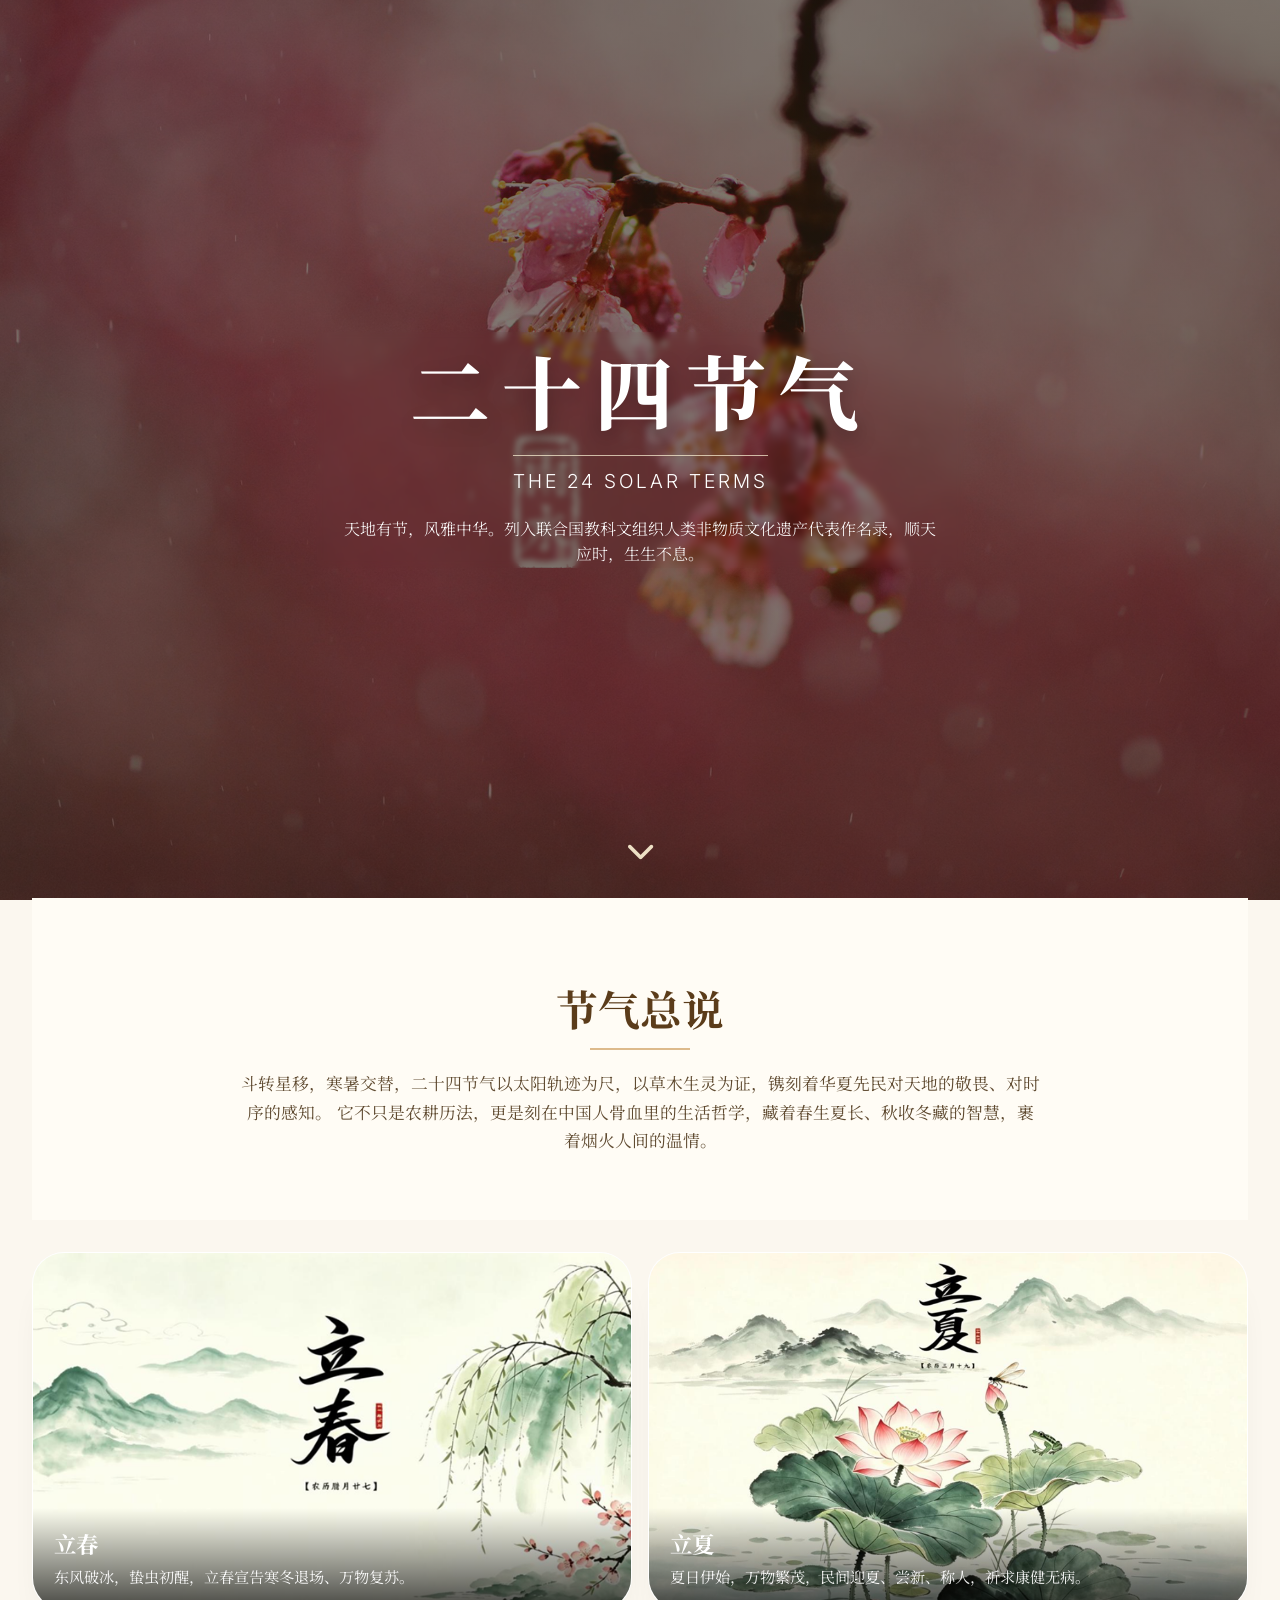
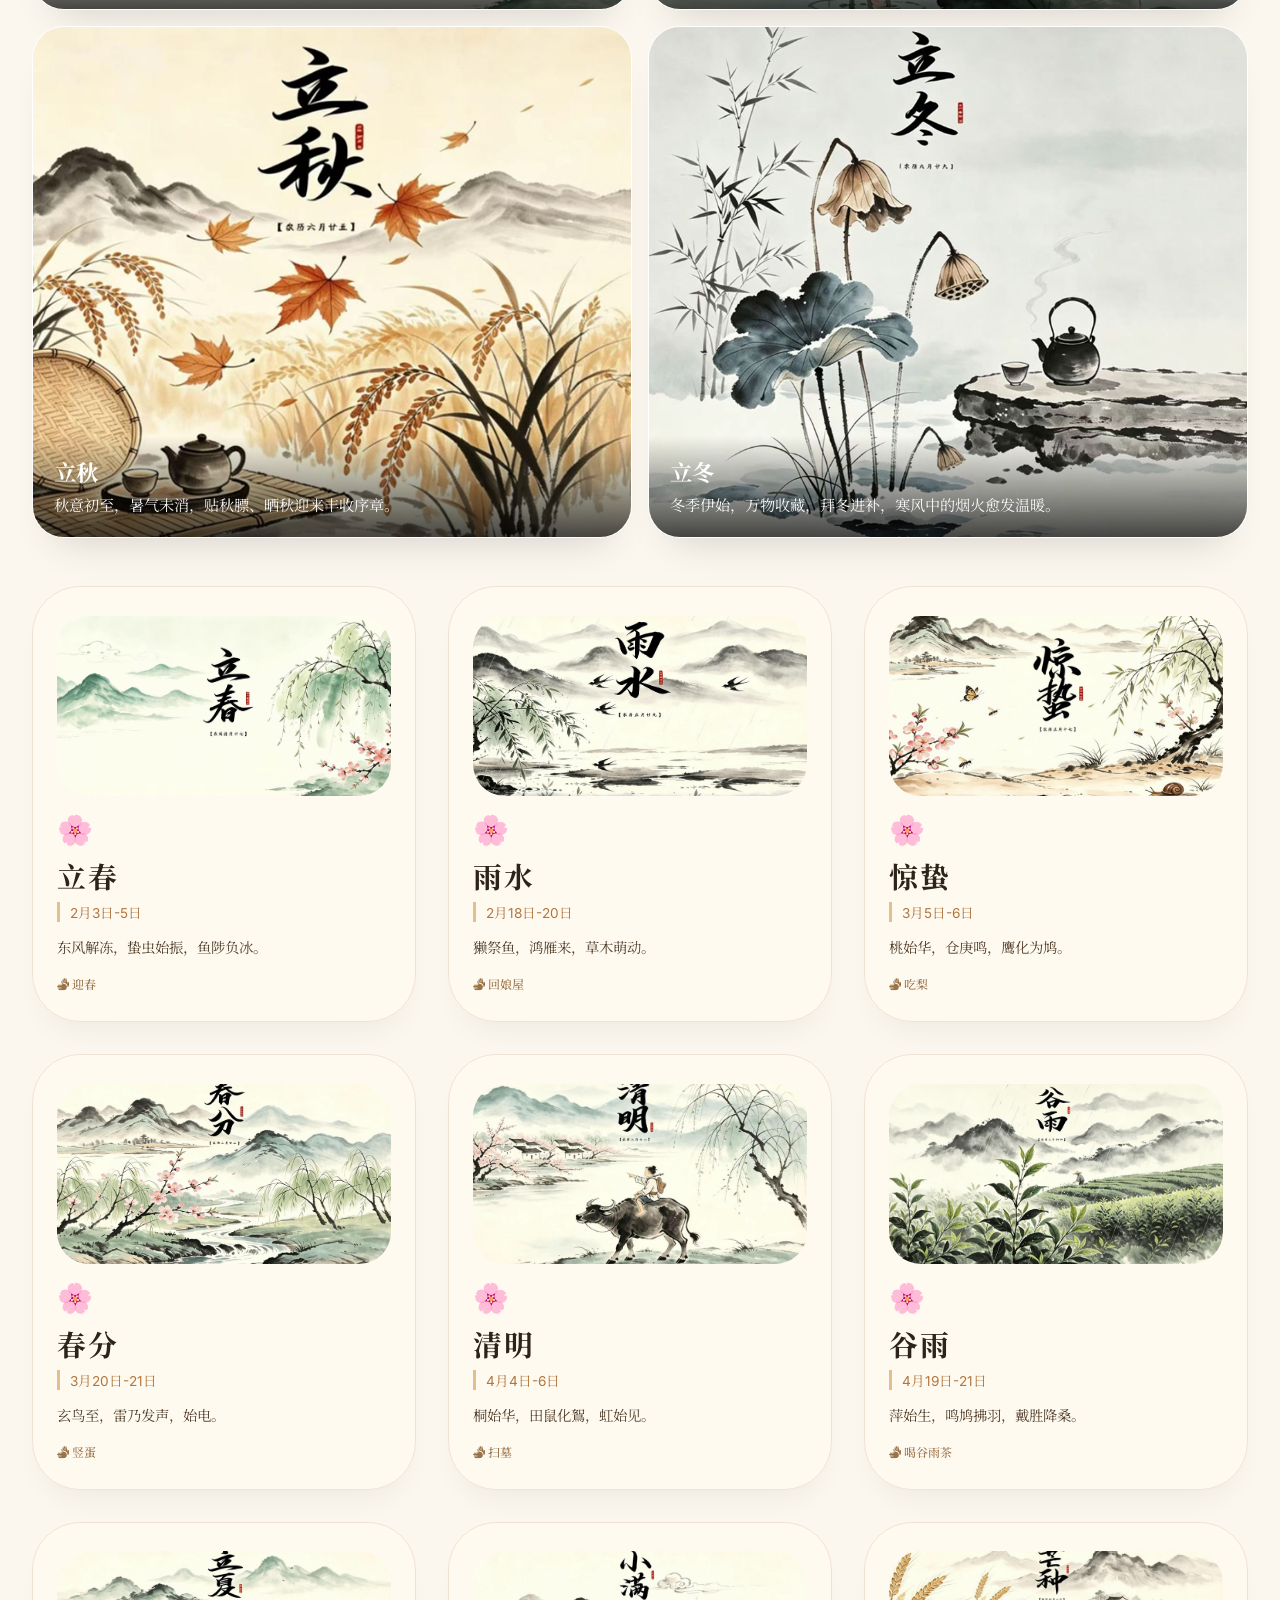
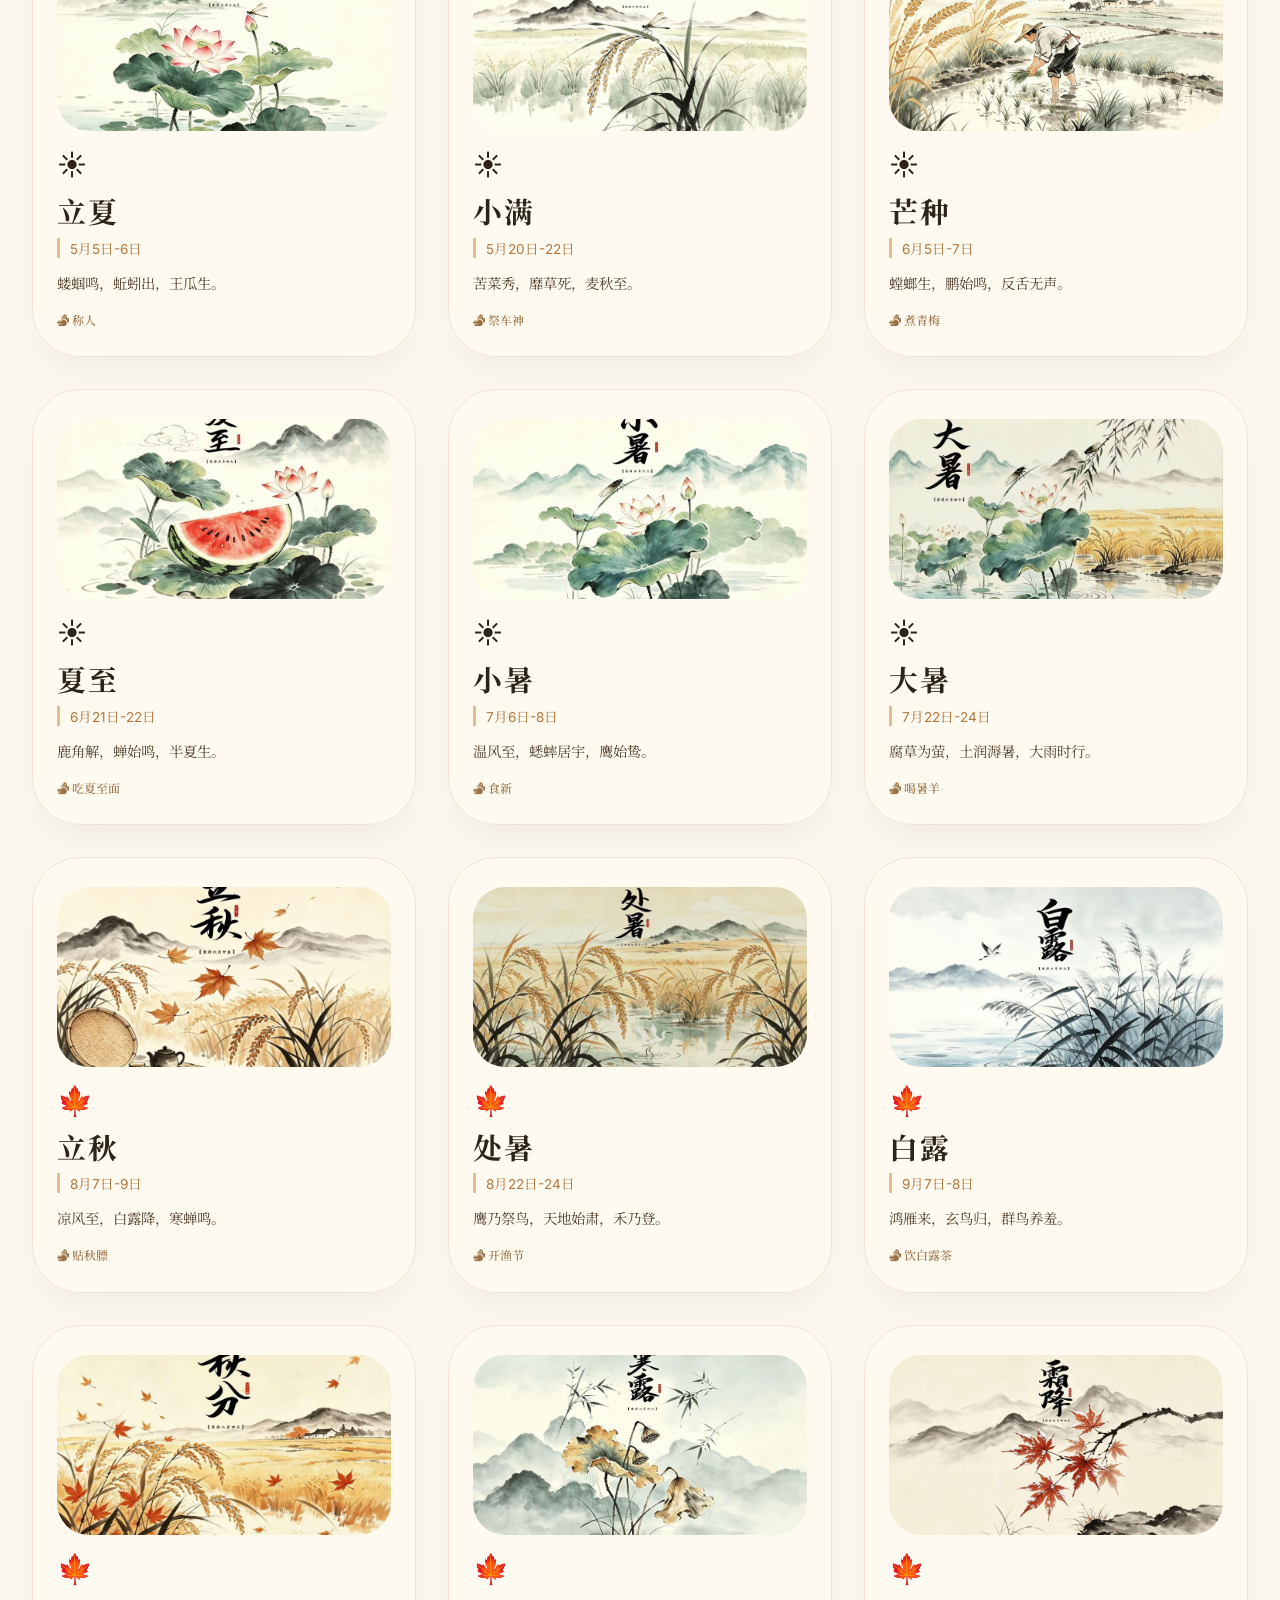
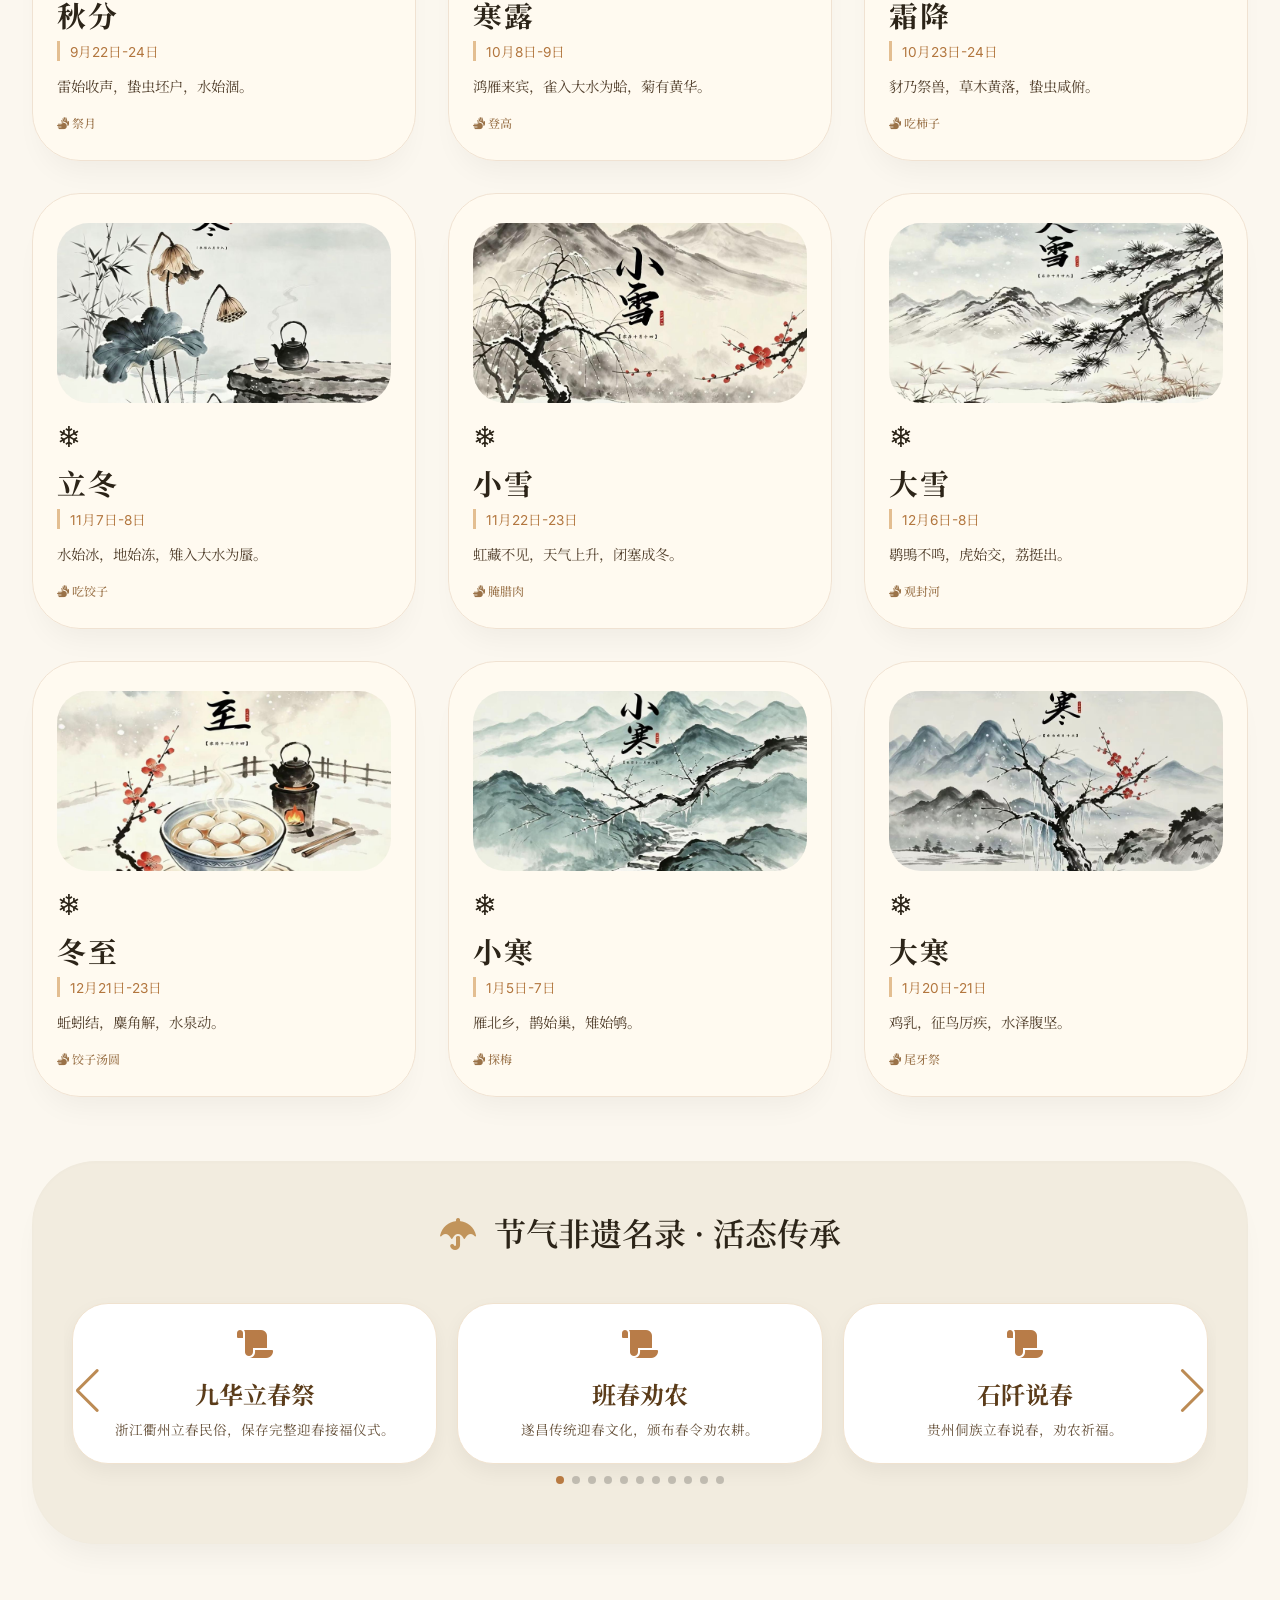
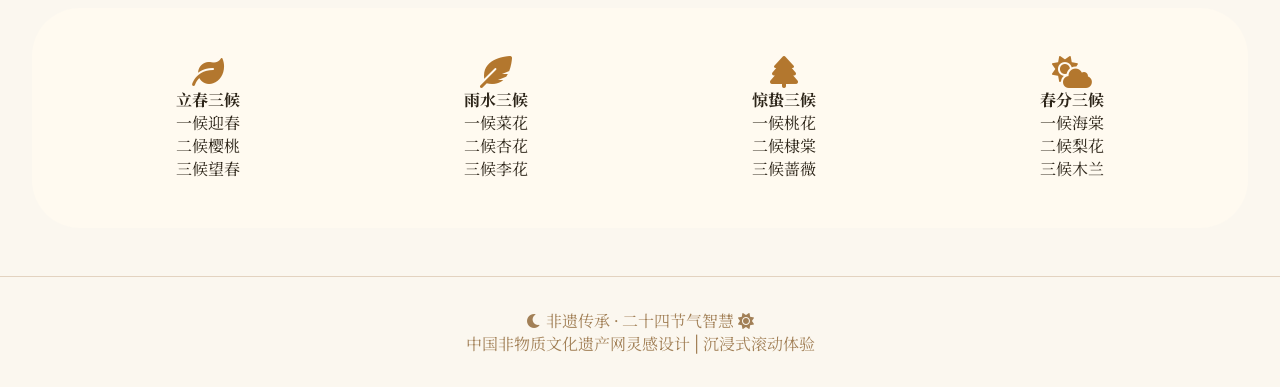
==== commit 8992022c: "24节气卡片全屏化" ====
--- a/website.html
+++ b/website.html
@@ -47,7 +47,7 @@
             min-height: 700px;
             /* 使用本地图片：将图片放在与 HTML 同目录，写 url('./background.jpg');
                或放在 images 子文件夹时写 url('./images/bg.jpg'); */
-            background: url('./image/1.立春.png') center/cover no-repeat fixed;
+            background: url('./image/背景图雨水.jpg') center/cover no-repeat fixed;
             display: flex;
             align-items: center;
             justify-content: center;
@@ -229,6 +229,74 @@
         }
 
         /* 节气卡片网格 + 微视差滚动触发效果 */
+        /* 全屏节气展示 */
+        #termFullView {
+            display: none;
+            position: fixed;
+            inset: 0;
+            z-index: 1200;
+            background: #000 center/cover no-repeat fixed;
+            justify-content: center;
+            align-items: center;
+            color: #fff;
+            opacity: 0;
+            transition: opacity 420ms ease;
+        }
+        #termFullView.active { opacity: 1; }
+        #termFullView .overlay {
+            position: absolute;
+            inset: 0;
+            background: rgba(6,6,6,0.45);
+            backdrop-filter: blur(4px);
+        }
+        #termFullView .term-card {
+            position: relative;
+            z-index: 2;
+            max-width: 1100px;
+            width: calc(100% - 4rem);
+            margin: 2rem;
+            background: linear-gradient(180deg, rgba(255,255,255,0.04), rgba(0,0,0,0.18));
+            border-radius: 18px;
+            padding: 2rem;
+            box-shadow: 0 30px 60px rgba(0,0,0,0.6);
+        }
+        #termFullView .term-card h2 { margin: 0 0 0.6rem; font-family: 'Noto Serif SC', serif; font-size: 2.6rem; }
+        #termFullView .term-card p { color: rgba(255,255,255,0.95); line-height:1.8; }
+        #termFullView .term-card .term-content { font-size: 1.05rem; max-height: 42vh; overflow: auto; }
+        #termFullView .term-card .term-poem { margin-top:1rem; color:#f6e8d1; font-style:italic; font-size:0.98rem; }
+        #termFullView .close-full {
+            position: absolute;
+            top: 26px;
+            right: 28px;
+            z-index: 1300;
+            background: rgba(0,0,0,0.45);
+            border: 1px solid rgba(255,255,255,0.08);
+            color: #fff;
+            padding: 0.6rem 0.9rem;
+            border-radius: 999px;
+            cursor: pointer;
+            font-size: 1rem;
+        }
+        /* 左右点击区域切换 */
+        #termFullView .nav-left, #termFullView .nav-right {
+            position: absolute;
+            top: 0; bottom: 0;
+            width: 28%;
+            z-index: 1250;
+            cursor: pointer;
+        }
+        #termFullView .nav-left { left: 0; }
+        #termFullView .nav-right { right: 0; }
+        /* 小提示箭头（可保留或隐藏） */
+        #termFullView .nav-left:after, #termFullView .nav-right:after {
+            content: '';
+            position: absolute;
+            top: 50%; transform: translateY(-50%);
+            width: 48px; height: 48px; opacity: 0.18;
+            background-size: contain; background-repeat: no-repeat;
+        }
+        #termFullView .nav-left:after { left: 24px; background-image: url('data:image/svg+xml;utf8,<svg xmlns="http://www.w3.org/2000/svg" width="48" height="48"><polyline points="32,12 16,24 32,36" stroke="%23fff" stroke-width="3" fill="none" stroke-linecap="round" stroke-linejoin="round"/></svg>'); }
+        #termFullView .nav-right:after { right: 24px; background-image: url('data:image/svg+xml;utf8,<svg xmlns="http://www.w3.org/2000/svg" width="48" height="48"><polyline points="16,12 32,24 16,36" stroke="%23fff" stroke-width="3" fill="none" stroke-linecap="round" stroke-linejoin="round"/></svg>'); }
         .grid {
             display: grid;
             grid-template-columns: repeat(auto-fill, minmax(300px, 1fr));
@@ -433,6 +501,20 @@
     </div>
     <div class="scroll-indicator" id="scrollDownBtn">
         <i class="fas fa-chevron-down"></i>
+    </div>
+</div>
+
+<!-- 全屏节气展示容器（点击卡片切换到此视图） -->
+<div id="termFullView" role="dialog" aria-hidden="true">
+    <div class="overlay" onclick="closeFullTerm()"></div>
+    <div class="nav-left" onclick="prevTerm(event)"></div>
+    <div class="nav-right" onclick="nextTerm(event)"></div>
+    <button class="close-full" onclick="closeFullTerm()" aria-label="关闭">✕</button>
+    <div class="term-card" id="termCard">
+        <h2 id="termFullName">节气</h2>
+        <p id="termFullDate" style="color:#f3e6c8; margin:0.2rem 0 1rem;"></p>
+        <div id="termFullContent" class="term-content"></div>
+        <div id="termFullPoem" class="term-poem"></div>
     </div>
 </div>
 
@@ -588,7 +670,7 @@
         document.querySelectorAll('.card').forEach(card => {
             card.addEventListener('click', (e) => {
                 const idx = card.getAttribute('data-idx');
-                if (idx !== null) showModal(solarTerms[parseInt(idx)]);
+                if (idx !== null) showFullTerm(solarTerms[parseInt(idx)], parseInt(idx));
             });
         });
         // 滚动显示动画 Intersection Observer
@@ -618,6 +700,63 @@
         modal.style.display = 'flex';
         document.body.style.overflow = 'hidden';
     }
+    
+    // 全屏展示节气（淡入淡出、左右切换、键盘导航）
+    let currentFullIdx = -1;
+    function updateFullContent(term, idx) {
+        const view = document.getElementById('termFullView');
+        const bgPath = `./image/${idx + 1}.${term.name}.png`;
+        view.style.backgroundImage = `url('${bgPath}')`;
+        document.getElementById('termFullName').innerText = term.name;
+        document.getElementById('termFullDate').innerText = term.date;
+        document.getElementById('termFullContent').innerText = term.content || term.longDesc || term.shortDesc;
+        document.getElementById('termFullPoem').innerText = term.poem || '';
+        currentFullIdx = idx;
+    }
+
+    function showFullTerm(term, idx) {
+        const view = document.getElementById('termFullView');
+        // 如果已打开则做淡出换图再淡入
+        if (view.style.display === 'flex' && view.classList.contains('active')) {
+            view.classList.remove('active');
+            setTimeout(() => {
+                updateFullContent(term, idx);
+                // 强制重绘后淡入
+                void view.offsetWidth;
+                view.classList.add('active');
+            }, 260);
+            return;
+        }
+        updateFullContent(term, idx);
+        view.style.display = 'flex';
+        view.setAttribute('aria-hidden','false');
+        // 触发过渡
+        requestAnimationFrame(() => view.classList.add('active'));
+        document.body.style.overflow = 'hidden';
+    }
+
+    function closeFullTerm() {
+        const view = document.getElementById('termFullView');
+        if (!view) return;
+        view.classList.remove('active');
+        setTimeout(() => {
+            view.style.display = 'none';
+            view.setAttribute('aria-hidden','true');
+            document.body.style.overflow = '';
+        }, 420);
+    }
+
+    function prevTerm(e) { if (e) e.stopPropagation(); if (currentFullIdx < 0) return; const idx = (currentFullIdx - 1 + solarTerms.length) % solarTerms.length; showFullTerm(solarTerms[idx], idx); }
+    function nextTerm(e) { if (e) e.stopPropagation(); if (currentFullIdx < 0) return; const idx = (currentFullIdx + 1) % solarTerms.length; showFullTerm(solarTerms[idx], idx); }
+
+    // 键盘导航：Esc 关闭，←/→ 切换
+    window.addEventListener('keydown', (e) => {
+        const view = document.getElementById('termFullView');
+        if (!view || view.style.display !== 'flex') return;
+        if (e.key === 'Escape') closeFullTerm();
+        else if (e.key === 'ArrowLeft') prevTerm();
+        else if (e.key === 'ArrowRight') nextTerm();
+    });
     function closeModalFunc() {
         const modal = document.getElementById('detailModal');
         modal.style.display = 'none';
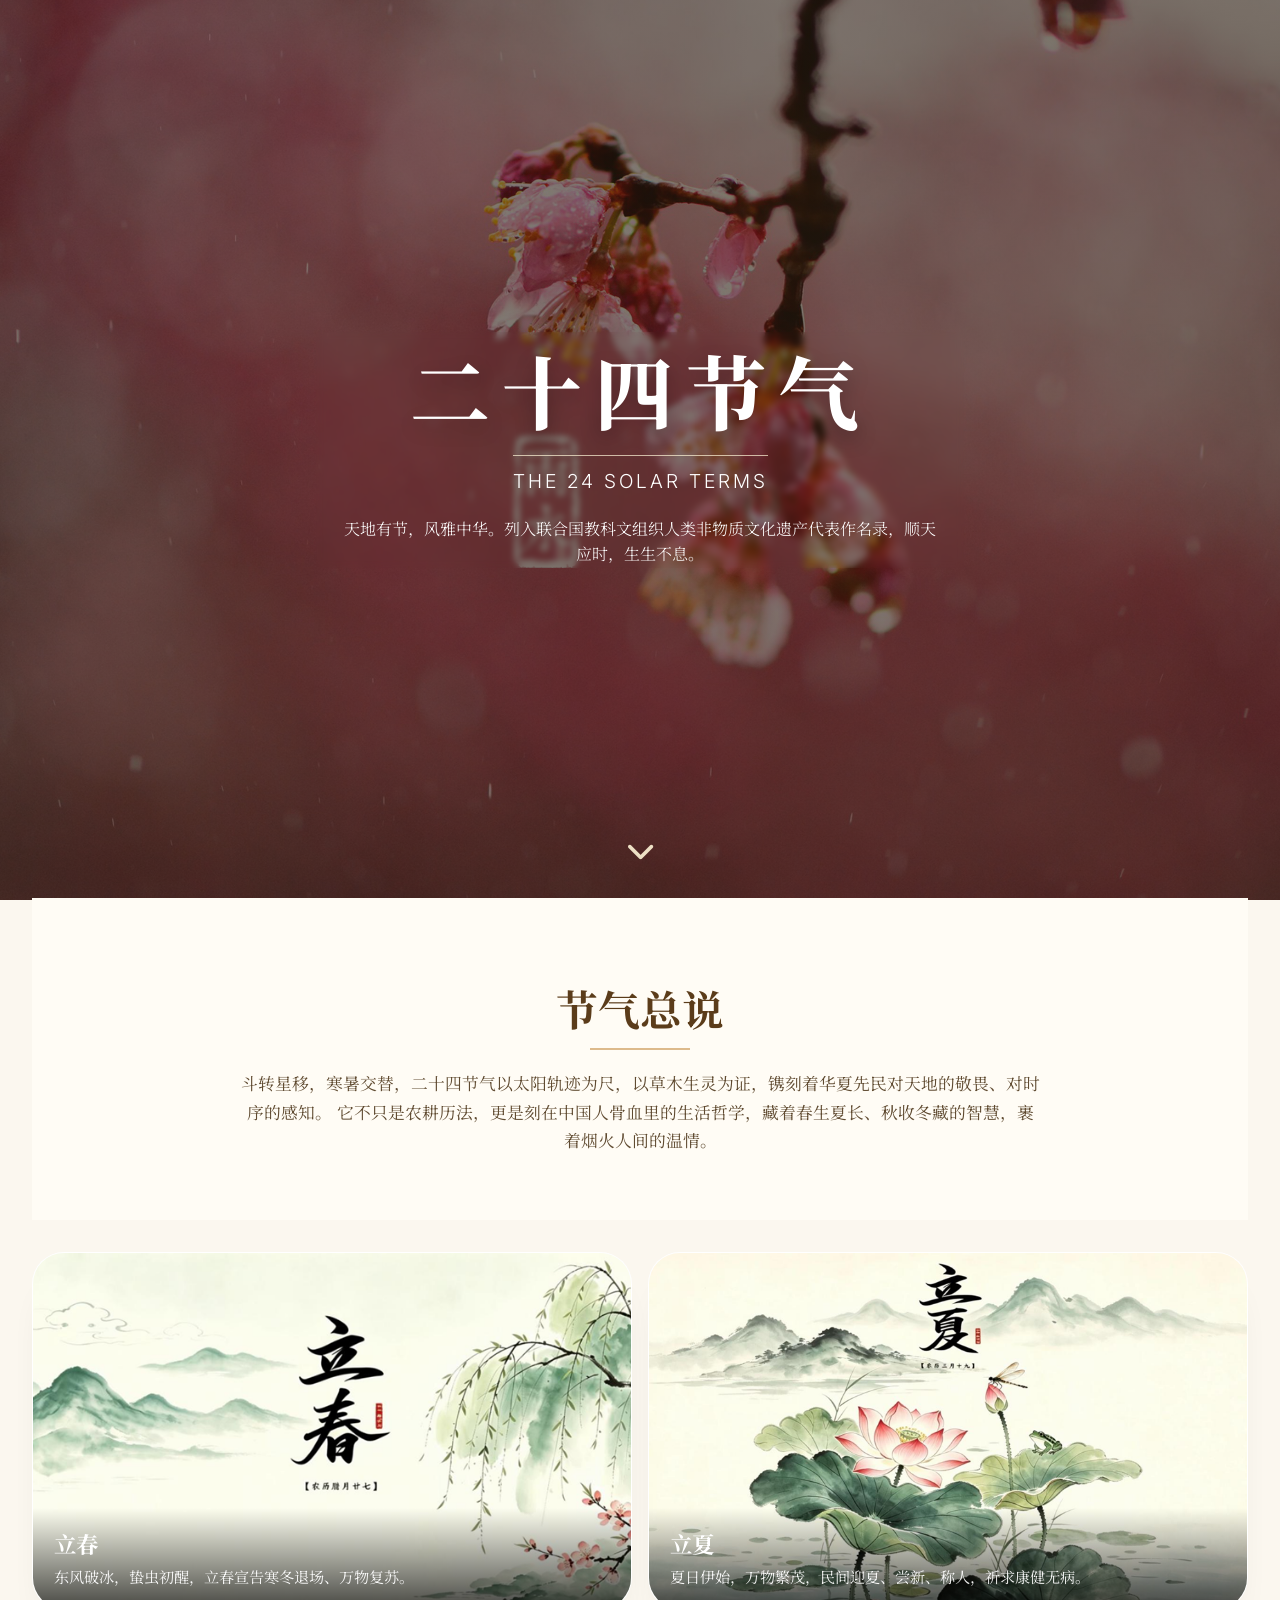
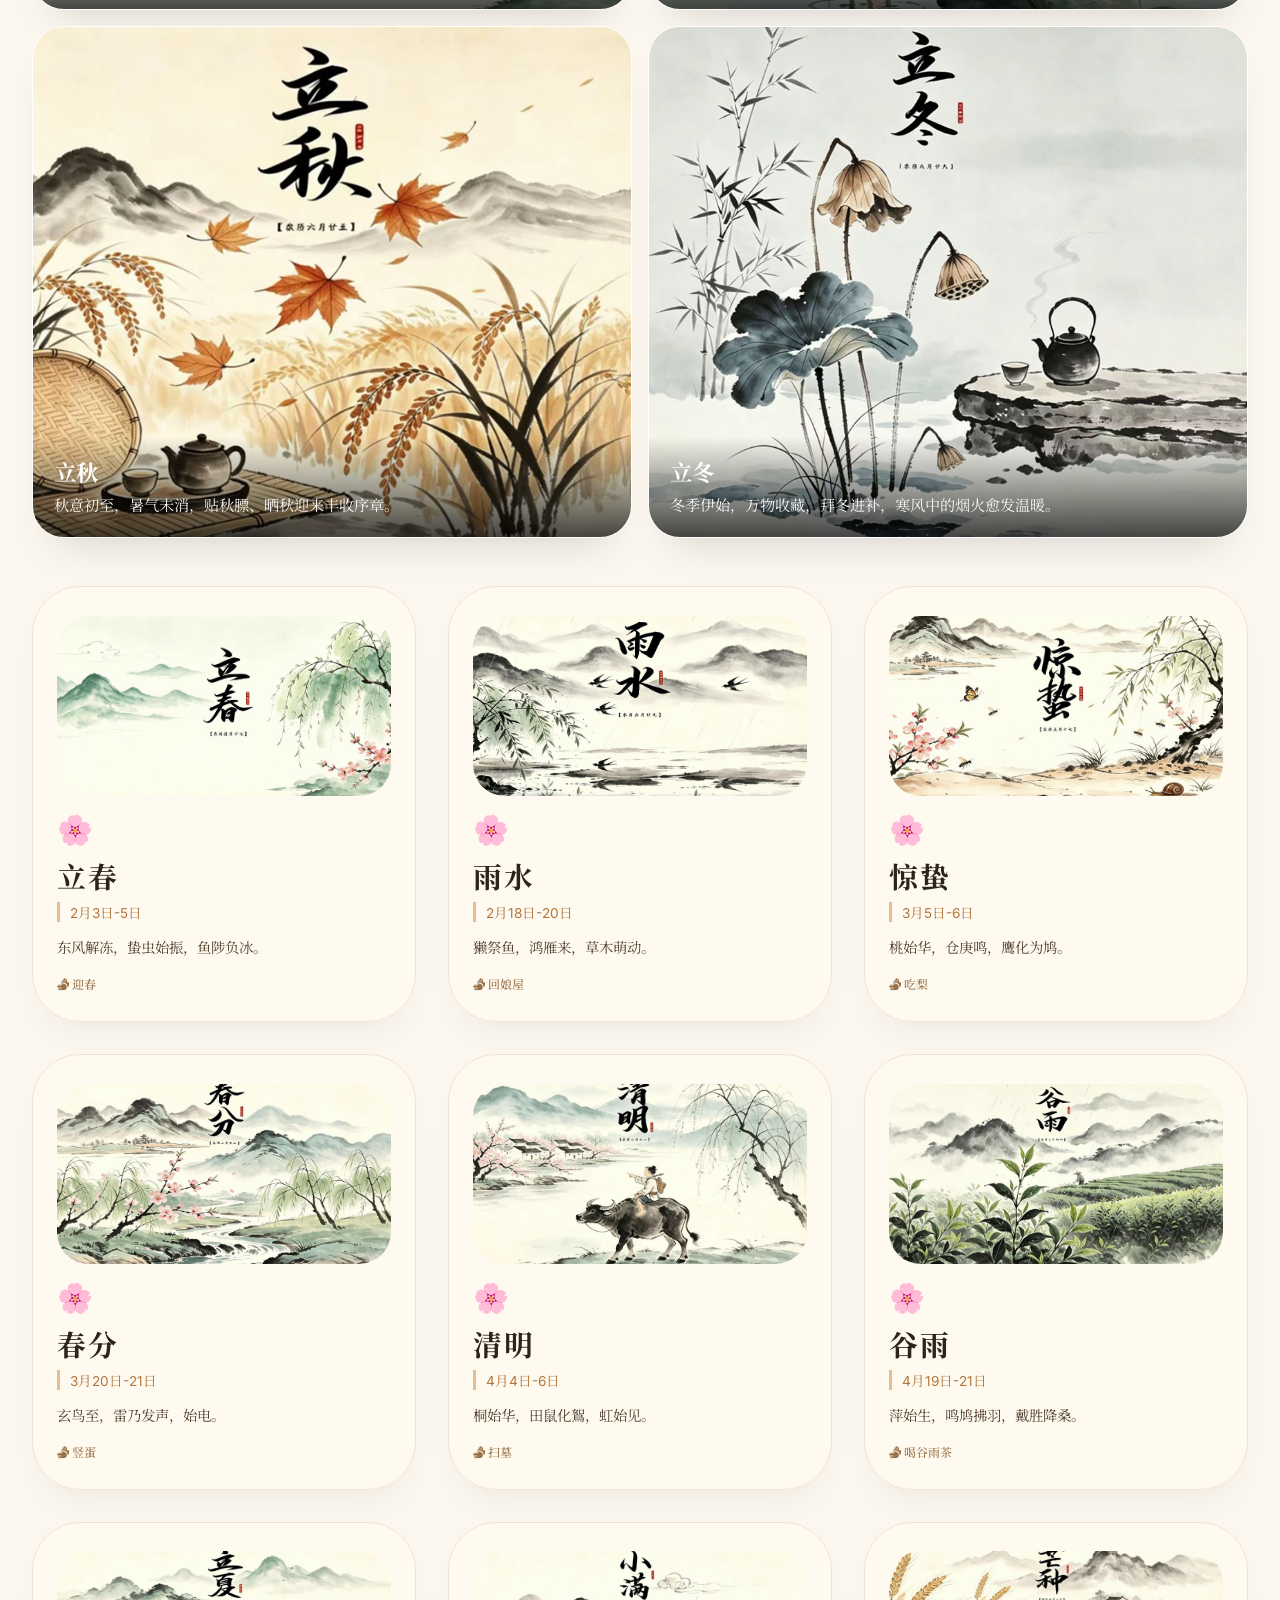
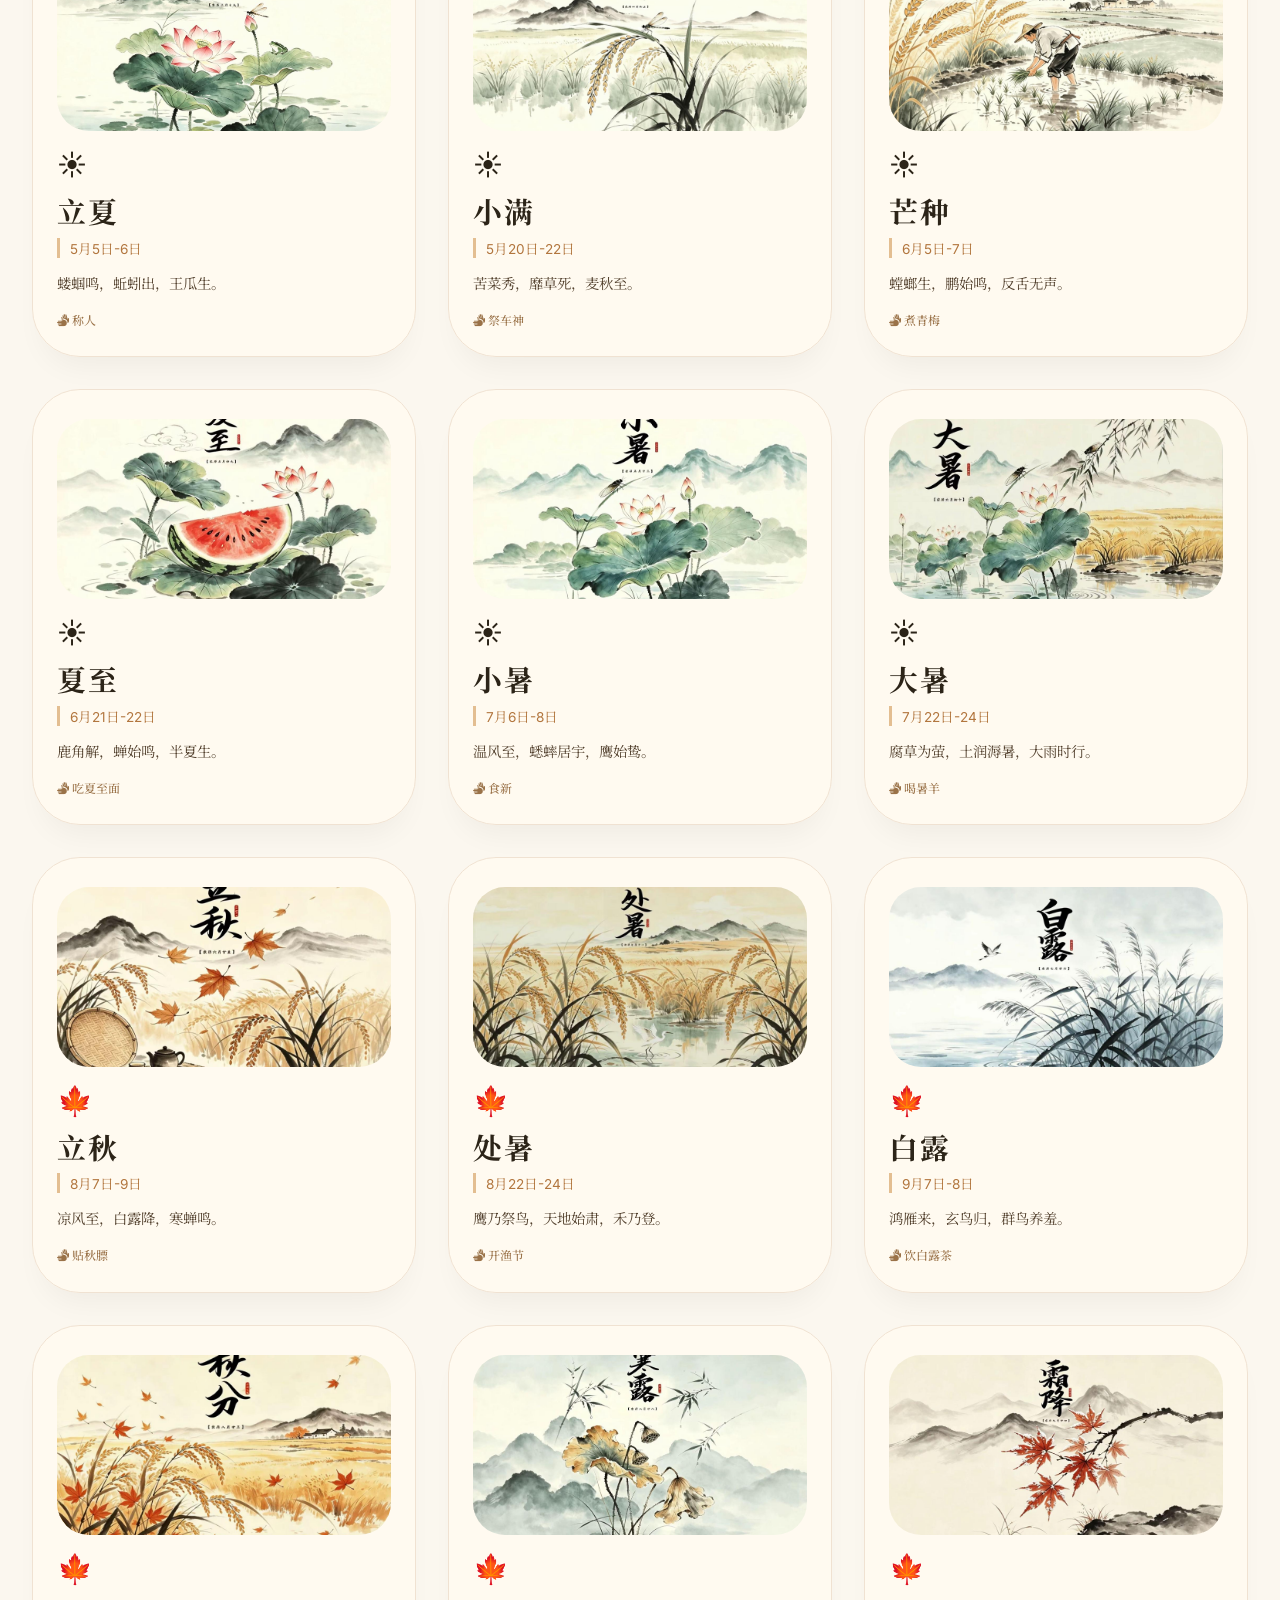
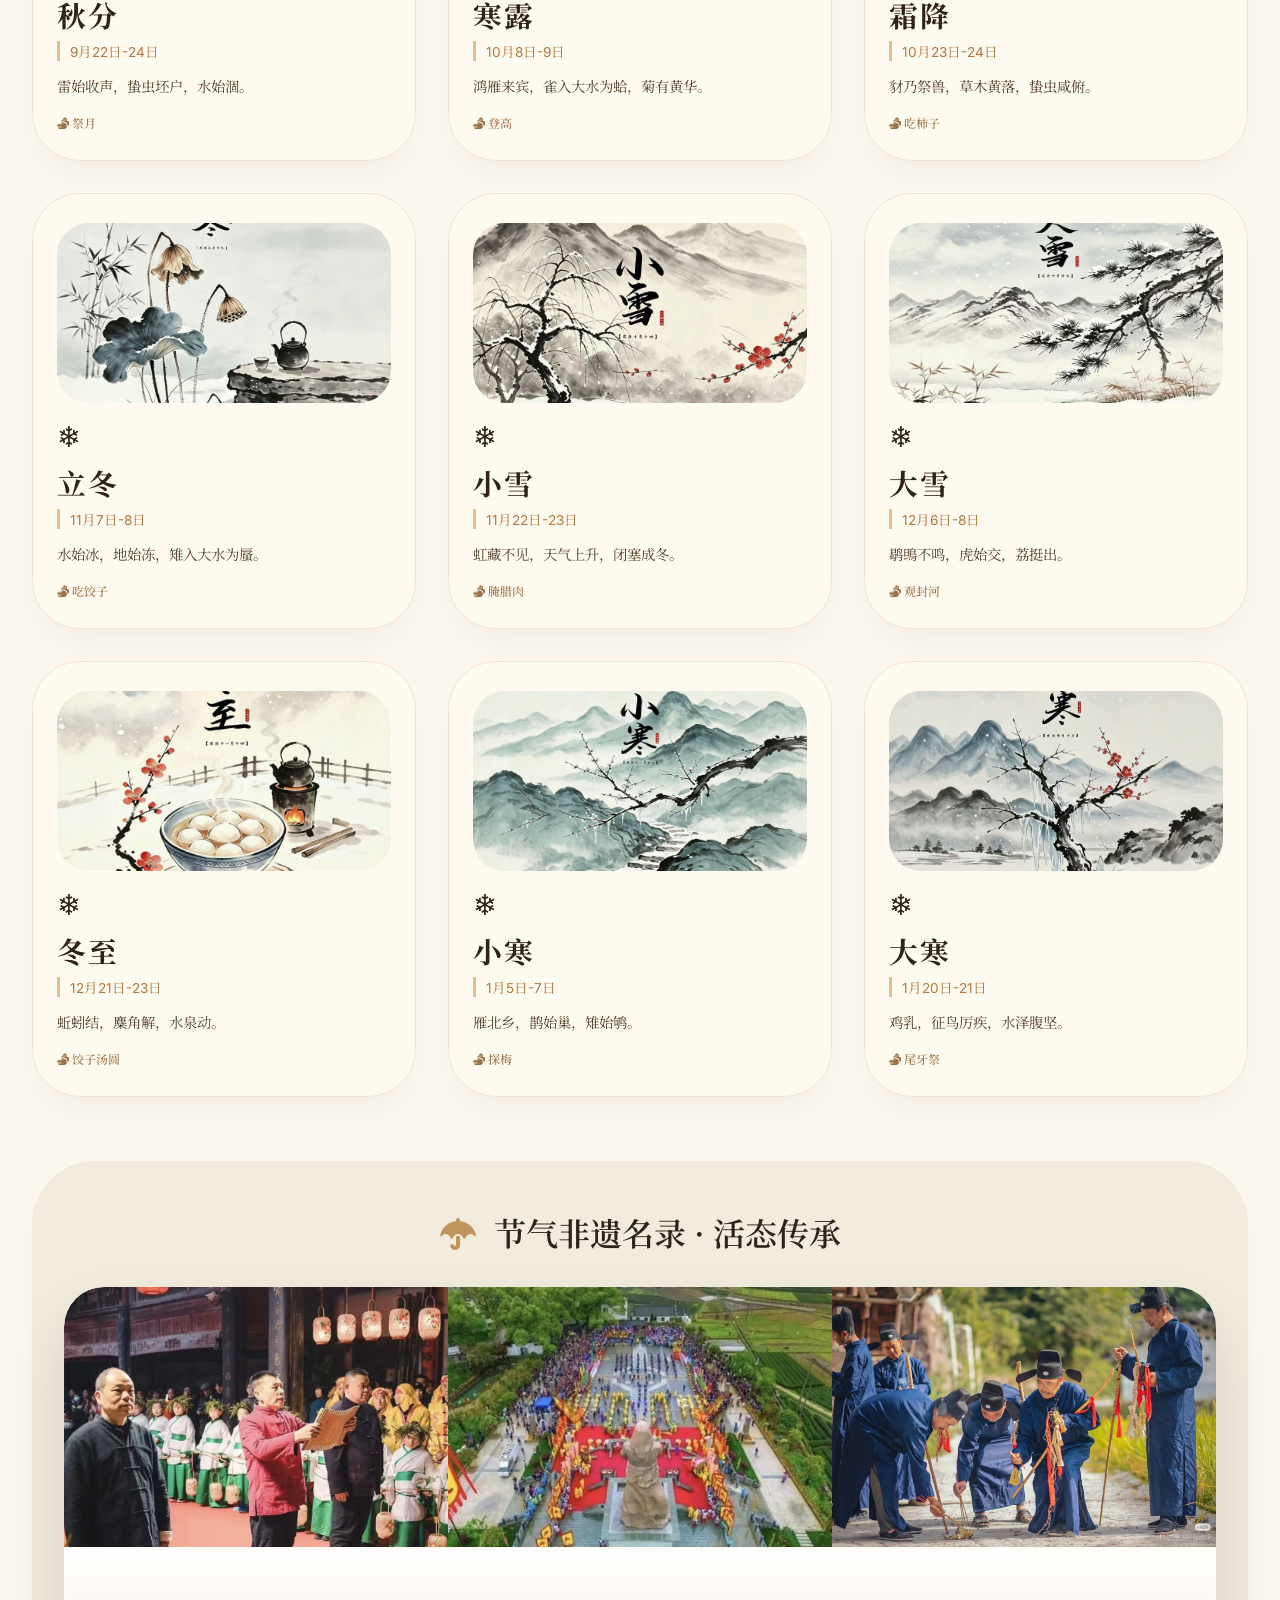
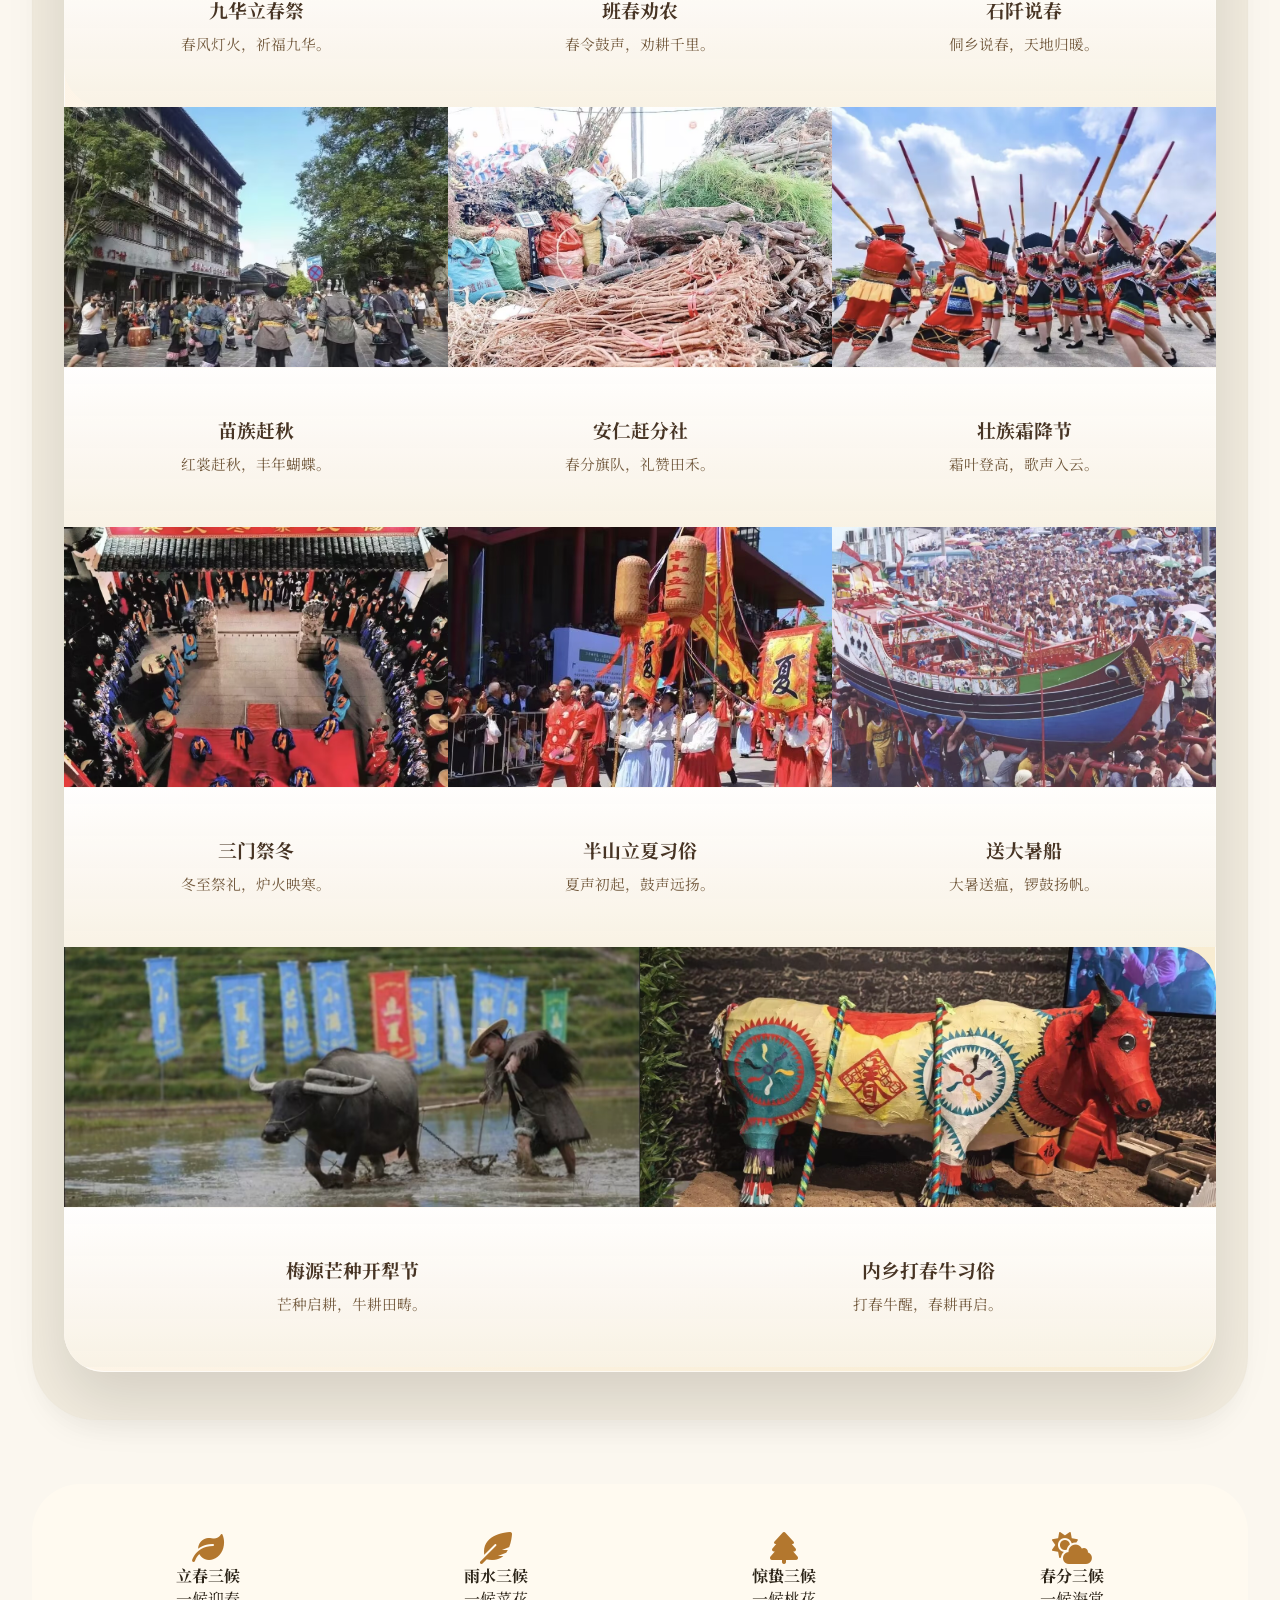
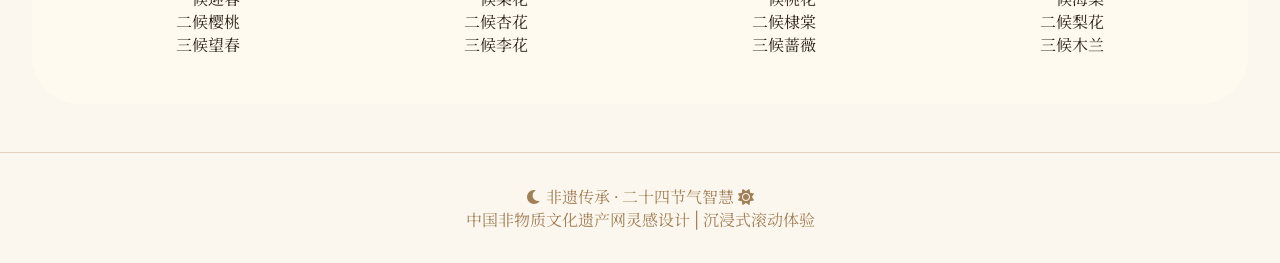
==== commit f5c79b38: "加习俗图片和折扇效果" ====
--- a/website.html
+++ b/website.html
@@ -277,6 +277,89 @@
             cursor: pointer;
             font-size: 1rem;
         }
+        #termFullView .term-full-nav {
+            position: absolute;
+            top: 24px;
+            left: 50%;
+            transform: translateX(-50%);
+            width: min(90%, 1100px);
+            z-index: 1300;
+            background: rgba(0,0,0,0.34);
+            backdrop-filter: blur(10px);
+            border: 1px solid rgba(255,255,255,0.15);
+            border-radius: 14px;
+            overflow: hidden;
+        }
+        #termFullView .term-full-nav:hover .thumbs-wrap {
+            max-height: 340px;
+            opacity: 1;
+        }
+        #termFullView .nav-head {
+            display: flex;
+            align-items: center;
+            justify-content: space-between;
+            padding: 0.9rem 1rem;
+            color: #f9f2de;
+            font-size: 0.95rem;
+            letter-spacing: 0.04em;
+            cursor: pointer;
+        }
+        #termFullView .nav-head span {
+            color: #ffdca4;
+            font-weight: 600;
+        }
+        #termFullView .thumbs-wrap {
+            max-height: 0;
+            overflow-y: auto;
+            transition: max-height 280ms ease, opacity 220ms ease;
+            opacity: 0;
+            border-top: 1px solid rgba(255,255,255,0.12);
+            background: rgba(0,0,0,0.45);
+        }
+        #termFullView .nav-thumb-list {
+            display: grid;
+            grid-template-columns: repeat(auto-fit, minmax(140px, 1fr));
+            gap: 0.65rem;
+            padding: 0.75rem 1rem 0.95rem;
+        }
+        #termFullView .nav-thumb {
+            border-radius: 16px;
+            overflow: hidden;
+            background: rgba(255,255,255,0.08);
+            box-shadow: inset 0 0 0 1px rgba(255,255,255,0.06);
+            cursor: pointer;
+            transition: transform 180ms ease, box-shadow 180ms ease;
+            display: grid;
+            grid-template-rows: 110px auto;
+        }
+        #termFullView .nav-thumb:hover,
+        #termFullView .nav-thumb.active {
+            transform: translateY(-2px);
+            box-shadow: 0 18px 30px rgba(0,0,0,0.22);
+        }
+        #termFullView .nav-thumb .thumb-image {
+            background-size: cover;
+            background-position: center;
+            min-height: 110px;
+        }
+        #termFullView .nav-thumb .thumb-label {
+            padding: 0.8rem 0.85rem;
+            color: #fff;
+            font-size: 0.85rem;
+            line-height: 1.4;
+            background: rgba(0,0,0,0.4);
+        }
+        #termFullView .nav-thumb .thumb-label strong {
+            display: block;
+            color: #ffe5b0;
+            font-size: 0.92rem;
+            margin-bottom: 0.25rem;
+        }
+        #termFullView .nav-thumb .thumb-label small {
+            display: block;
+            color: rgba(255,255,255,0.72);
+            font-size: 0.78rem;
+        }
         /* 左右点击区域切换 */
         #termFullView .nav-left, #termFullView .nav-right {
             position: absolute;
@@ -388,33 +471,208 @@
             color: #c1945b;
             margin-right: 10px;
         }
-        .swiper {
-            width: 100%;
-            padding: 1rem 0.5rem 2rem;
-        }
-        .swiper-slide {
-            background: white;
-            border-radius: 36px;
-            padding: 1.5rem;
+        .heritage-bar {
+            display: flex;
+            align-items: stretch;
+            gap: 0;
+            margin-top: 1.5rem;
+            overflow-x: auto;
+            overflow-y: hidden;
+            min-height: 420px;
+            padding-bottom: 0.35rem;
+            transition: transform 260ms ease;
+            scroll-behavior: smooth;
+            perspective: 1800px;
+            background: linear-gradient(90deg, rgba(254,245,232,0.96), rgba(248,236,209,0.98));
+            border-radius: 40px;
+            box-shadow: inset 0 0 0 1px rgba(255,255,255,0.65), 0 28px 60px rgba(0,0,0,0.12);
+        }
+        .heritage-bar::-webkit-scrollbar { height: 10px; }
+        .heritage-bar::-webkit-scrollbar-thumb { background: rgba(148, 110, 54, 0.35); border-radius: 999px; }
+        .heritage-section:hover .heritage-bar {
+            transform: scale(1.01);
+        }
+        .heritage-bar:hover .heritage-block:not(:hover) {
+            flex: 0.35 1 0;
+            opacity: 0.72;
+            transform: translateY(8px) rotateX(3deg) scale(0.96);
+        }
+        .heritage-bar:hover .heritage-block:nth-child(odd):not(:hover) {
+            transform: translateY(10px) rotateX(3deg) rotateY(4deg) scale(0.96);
+        }
+        .heritage-bar:hover .heritage-block:nth-child(even):not(:hover) {
+            transform: translateY(10px) rotateX(3deg) rotateY(-4deg) scale(0.96);
+        }
+        .heritage-block {
+            position: relative;
+            flex: 1 1 calc((100% - 0rem) / 11);
+            min-width: 6rem;
+            min-height: 420px;
+            display: flex;
+            flex-direction: column;
+            border-radius: 0;
+            overflow: hidden;
+            background: transparent;
+            transform-style: preserve-3d;
+            transition: flex 420ms cubic-bezier(0.22, 1, 0.36, 1), transform 420ms cubic-bezier(0.22, 1, 0.36, 1), box-shadow 420ms cubic-bezier(0.22, 1, 0.36, 1), opacity 420ms ease;
+            transform-origin: center center;
+            cursor: pointer;
+        }
+        .heritage-block:first-child {
+            border-top-left-radius: 40px;
+            border-bottom-left-radius: 40px;
+        }
+        .heritage-block:last-child {
+            border-top-right-radius: 40px;
+            border-bottom-right-radius: 40px;
+        }
+        .heritage-block:hover,
+        .heritage-block:focus-within {
+            flex: 6 1 0;
+            transform: translateY(-28px) rotateX(10deg) rotateY(2deg) scale(1.08);
+            box-shadow: 0 50px 140px rgba(0,0,0,0.34);
+            opacity: 1;
+            z-index: 3;
+        }
+        .heritage-block:hover::after {
+            content: '';
+            position: absolute;
+            inset: 0;
+            box-shadow: inset 0 0 0 1px rgba(255,255,255,0.15), 0 18px 40px rgba(0,0,0,0.18);
+            pointer-events: none;
+            opacity: 1;
+            transition: opacity 260ms ease;
+        }
+        .heritage-block::before {
+            content: '';
+            position: absolute;
+            inset: 0;
+            background: rgba(255,255,255,0.045);
+            pointer-events: none;
+        }
+        .heritage-block .block-image {
+            min-height: 260px;
+            background-size: cover;
+            background-position: center;
+            transition: transform 260ms ease;
+        }
+        .heritage-block:hover .block-image {
+            transform: scale(1.08) translateY(-6px);
+        }
+        .heritage-block .block-caption {
+            padding: 1.4rem 1.2rem 1.2rem;
             text-align: center;
-            box-shadow: 0 8px 20px rgba(0,0,0,0.05);
-            transition: all 0.3s;
-            border: 1px solid #f0e2cf;
-        }
-        .swiper-slide h4 {
-            font-size: 1.5rem;
-            margin: 1rem 0 0.5rem;
-            color: #5b3c1a;
-        }
-        .swiper-slide p {
-            font-size: 0.85rem;
-            color: #66513a;
-        }
-        .swiper-button-next, .swiper-button-prev {
-            color: #bc8b54;
-        }
-        .swiper-pagination-bullet-active {
-            background: #b87a42;
+            flex: 1;
+            display: flex;
+            flex-direction: column;
+            justify-content: center;
+            gap: 0.6rem;
+            background: linear-gradient(180deg, rgba(255,255,255,0.94), rgba(248,241,228,0.92));
+            border-top: 1px solid rgba(255,255,255,0.45);
+        }
+        .heritage-block h4 {
+            margin: 0;
+            font-size: 1.18rem;
+            color: #3f2b1a;
+            line-height: 1.2;
+        }
+        .heritage-block p {
+            margin: 0;
+            color: #6b5134;
+            font-size: 0.92rem;
+            line-height: 1.55;
+            max-height: 5rem;
+            overflow: hidden;
+            text-overflow: ellipsis;
+        }
+        .heritage-block .block-extra {
+            position: absolute;
+            left: 0;
+            right: 0;
+            bottom: 0;
+            padding: 1rem 1rem 1.2rem;
+            background: rgba(16,16,16,0.75);
+            color: #fff;
+            transform: translateY(100%);
+            opacity: 0;
+            transition: transform 260ms ease, opacity 260ms ease;
+            backdrop-filter: blur(10px);
+            display: flex;
+            flex-direction: column;
+            gap: 0.6rem;
+        }
+        .heritage-block:hover .block-extra,
+        .heritage-block:focus-within .block-extra {
+            transform: translateY(0);
+            opacity: 1;
+        }
+        .heritage-block .block-extra h5 {
+            margin: 0;
+            font-size: 1rem;
+            color: #ffe9b7;
+            letter-spacing: 0.04em;
+        }
+        .heritage-block .block-extra p {
+            margin: 0;
+            font-size: 0.88rem;
+            line-height: 1.6;
+            color: rgba(255,255,255,0.9);
+        }
+        .heritage-block .detail-image {
+            min-height: 120px;
+            background-size: cover;
+            background-position: center;
+            border-radius: 18px;
+            opacity: 0.95;
+        }
+        @media (max-width: 1300px) {
+            .heritage-bar {
+                flex-wrap: wrap;
+            }
+            .heritage-block {
+                min-width: calc(33.333% - 0.75rem);
+            }
+            .heritage-block:hover,
+            .heritage-block:focus-within {
+                flex: 1 1 calc(33.333% - 0.75rem);
+            }
+        }
+        @media (max-width: 900px) {
+            .heritage-block {
+                min-width: calc(50% - 0.75rem);
+            }
+            .heritage-block:hover,
+            .heritage-block:focus-within {
+                flex: 1 1 calc(50% - 0.75rem);
+            }
+        }
+        @media (max-width: 640px) {
+            .heritage-bar {
+                flex-wrap: nowrap;
+                overflow-x: auto;
+                min-height: auto;
+            }
+            .heritage-block {
+                min-width: 80vw;
+                flex: 0 0 80vw;
+            }
+            .heritage-block:hover,
+            .heritage-block:focus-within {
+                flex: 0 0 90vw;
+            }
+        }
+        @media (max-width: 720px) {
+            .heritage-bar {
+                flex-direction: column;
+            }
+            .heritage-block {
+                min-width: 100%;
+                flex: 1 1 auto;
+            }
+            .heritage-block:hover,
+            .heritage-block:focus-within {
+                transform: none;
+            }
         }
 
         /* 节气韵味花信风格 */
@@ -509,6 +767,14 @@
     <div class="overlay" onclick="closeFullTerm()"></div>
     <div class="nav-left" onclick="prevTerm(event)"></div>
     <div class="nav-right" onclick="nextTerm(event)"></div>
+    <div class="term-full-nav">
+        <div class="nav-head">
+            <div>当前节气：<span id="termFullIndex">1</span>/24</div>
+        </div>
+        <div class="thumbs-wrap">
+            <div class="nav-thumb-list" id="termThumbList"></div>
+        </div>
+    </div>
     <button class="close-full" onclick="closeFullTerm()" aria-label="关闭">✕</button>
     <div class="term-card" id="termCard">
         <h2 id="termFullName">节气</h2>
@@ -565,17 +831,10 @@
     <!-- 节气网格卡片 (动态js生成) -->
     <div class="grid" id="solarGrid"></div>
 
-    <!-- 非遗扩展模块 类似官网滑动效果 -->
+    <!-- 非遗扩展模块 横向弹性竖块 -->
     <div class="heritage-section slide-section">
         <div class="section-title"><i class="fas fa-umbrella"></i> 节气非遗名录 · 活态传承</div>
-        <div class="swiper mySwiper">
-            <div class="swiper-wrapper" id="swiperWrapper">
-                <!-- 动态js生成非遗项目轮播 -->
-            </div>
-            <div class="swiper-button-next"></div>
-            <div class="swiper-button-prev"></div>
-            <div class="swiper-pagination"></div>
-        </div>
+        <div class="heritage-bar" id="heritageBar" role="list"></div>
     </div>
 
     <!-- 花信风及物候文化展示 -->
@@ -635,17 +894,17 @@
 
     // 非遗名录数据 (来源于官网)
     const heritageItems = [
-        { name:"九华立春祭", desc:"浙江衢州立春民俗，保存完整迎春接福仪式。" },
-        { name:"班春劝农", desc:"遂昌传统迎春文化，颁布春令劝农耕。" },
-        { name:"石阡说春", desc:"贵州侗族立春说春，劝农祈福。" },
-        { name:"苗族赶秋", desc:"立秋时节苗族青年社交与庆丰收。" },
-        { name:"安仁赶分社", desc:"湖南春分祭神祈谷盛大节令空间。" },
-        { name:"壮族霜降节", desc:"广西壮族霜降节，边关特色。" },
-        { name:"三门祭冬", desc:"冬至拜冬祭祖，传承完整。" },
-        { name:"半山立夏习俗", desc:"杭州半山送春迎夏习俗。" },
-        { name:"送大暑船", desc:"椒江一带小暑大暑送瘟祈福。" },
-        { name:"梅源芒种开犁节", desc:"云和芒种启动夏耕民俗。" },
-        { name:"内乡打春牛习俗", desc:"内乡立春打春牛劝农耕。" }
+        { name:"九华立春祭", desc:"春风灯火，祈福九华。", detail:"嘉礼鼓声起，村落在迎春的火焰与香烟中，祈愿河山岁丰。" },
+        { name:"班春劝农", desc:"春令鼓声，劝耕千里。", detail:"古老的乡间集市，将春天的愿望化作铿锵的农耕鼓点。" },
+        { name:"石阡说春", desc:"侗乡说春，天地归暖。", detail:"说春的言辞与歌舞，将自然的节律细数成春的仪式。" },
+        { name:"苗族赶秋", desc:"红裳赶秋，丰年蝴蝶。", detail:"赶秋的旌旗与花鼓，让丰收的期盼在秋日里盛开。" },
+        { name:"安仁赶分社", desc:"春分旗队，礼赞田禾。", detail:"祭神巡游中，春耕的希望与乡愁并肩前行。" },
+        { name:"壮族霜降节", desc:"霜叶登高，歌声入云。", detail:"在凉风与霜露中，壮乡用歌舞迎接秋收的诗意。" },
+        { name:"三门祭冬", desc:"冬至祭礼，炉火映寒。", detail:"冬至之夜，祭祀与温酒让寒冬有了温暖的烛光。" },
+        { name:"半山立夏习俗", desc:"夏声初起，鼓声远扬。", detail:"立夏之际，人们用歌舞与礼俗拥抱夏日的苏醒。" },
+        { name:"送大暑船", desc:"大暑送瘟，锣鼓扬帆。", detail:"彩船起行，是沿海村落向酷暑与瘟疫宣战的仪式。" },
+        { name:"梅源芒种开犁节", desc:"芒种启耕，牛耕田畴。", detail:"开犁的牛蹄踏出希望，田野翻新出夏日的绿意。" },
+        { name:"内乡打春牛习俗", desc:"打春牛醒，春耕再启。", detail:"锣鼓震天，打春牛的声响唤醒沉睡的大地。" }
     ];
 
     // 渲染节气网格 + 滚动视差动画
@@ -673,6 +932,7 @@
                 if (idx !== null) showFullTerm(solarTerms[parseInt(idx)], parseInt(idx));
             });
         });
+        renderFullNav();
         // 滚动显示动画 Intersection Observer
         const cards = document.querySelectorAll('.card');
         const observer = new IntersectionObserver((entries) => {
@@ -707,11 +967,13 @@
         const view = document.getElementById('termFullView');
         const bgPath = `./image/${idx + 1}.${term.name}.png`;
         view.style.backgroundImage = `url('${bgPath}')`;
+        document.getElementById('termFullIndex').innerText = idx + 1;
         document.getElementById('termFullName').innerText = term.name;
         document.getElementById('termFullDate').innerText = term.date;
         document.getElementById('termFullContent').innerText = term.content || term.longDesc || term.shortDesc;
         document.getElementById('termFullPoem').innerText = term.poem || '';
         currentFullIdx = idx;
+        highlightThumb(idx);
     }
 
     function showFullTerm(term, idx) {
@@ -744,6 +1006,26 @@
             view.setAttribute('aria-hidden','true');
             document.body.style.overflow = '';
         }, 420);
+    }
+
+    function renderFullNav() {
+        const thumbList = document.getElementById('termThumbList');
+        if (!thumbList) return;
+        thumbList.innerHTML = solarTerms.map((term, idx) => `
+            <div class="nav-thumb" data-idx="${idx}" onclick="showFullTerm(solarTerms[${idx}], ${idx})">
+                <div class="thumb-image" style="background-image:url('./image/${idx + 1}.${term.name}.png')"></div>
+                <div class="thumb-label">
+                    <strong>${idx + 1}. ${term.name}</strong>
+                    <small>${term.date}</small>
+                </div>
+            </div>
+        `).join('');
+    }
+
+    function highlightThumb(idx) {
+        document.querySelectorAll('#termThumbList .nav-thumb').forEach((thumb) => {
+            thumb.classList.toggle('active', parseInt(thumb.getAttribute('data-idx')) === idx);
+        });
     }
 
     function prevTerm(e) { if (e) e.stopPropagation(); if (currentFullIdx < 0) return; const idx = (currentFullIdx - 1 + solarTerms.length) % solarTerms.length; showFullTerm(solarTerms[idx], idx); }
@@ -767,24 +1049,28 @@
         if (e.target === document.getElementById('detailModal')) closeModalFunc();
     });
 
-    // 初始化swiper非遗轮播
-    function initSwiper() {
-        const swiperWrapper = document.getElementById('swiperWrapper');
-        if (swiperWrapper) {
-            let slidesHtml = '';
-            heritageItems.forEach(item => {
-                slidesHtml += `<div class="swiper-slide"><i class="fas fa-scroll" style="font-size: 2rem; color:#b87c48;"></i><h4>${item.name}</h4><p>${item.desc}</p></div>`;
-            });
-            swiperWrapper.innerHTML = slidesHtml;
-        }
-        new Swiper('.mySwiper', {
-            loop: true,
-            slidesPerView: 1,
-            spaceBetween: 20,
-            navigation: { nextEl: '.swiper-button-next', prevEl: '.swiper-button-prev' },
-            pagination: { el: '.swiper-pagination', clickable: true },
-            breakpoints: { 640: { slidesPerView: 2 }, 1024: { slidesPerView: 3 } }
-        });
+    // 渲染横向可扩展的非遗竖块区域
+    function renderHeritageFan() {
+        const heritageBar = document.getElementById('heritageBar');
+        if (!heritageBar) return;
+        heritageBar.innerHTML = heritageItems.map((item, index) => {
+            const mainImage = `./custom-image/习俗${index + 1}.1.jpg`;
+            const hoverImage = `./custom-image/习俗${index + 1}.2.jpg`;
+            return `
+                <div class="heritage-block" tabindex="0" role="listitem">
+                    <div class="block-image" style="background-image:url('${mainImage}')"></div>
+                    <div class="block-caption">
+                        <h4>${item.name}</h4>
+                        <p>${item.desc}</p>
+                    </div>
+                    <div class="block-extra">
+                        <h5>${item.name}</h5>
+                        <div class="detail-image" style="background-image:url('${hoverImage}')"></div>
+                        <p>${item.detail}</p>
+                    </div>
+                </div>
+            `;
+        }).join('');
     }
 
     // 滚动引导
@@ -793,7 +1079,7 @@
     });
 
     renderCards();
-    initSwiper();
+    renderHeritageFan();
     
     // 添加背景视差额外效果: 滚动时hero变换透明度（高级感）
     window.addEventListener('scroll', () => {
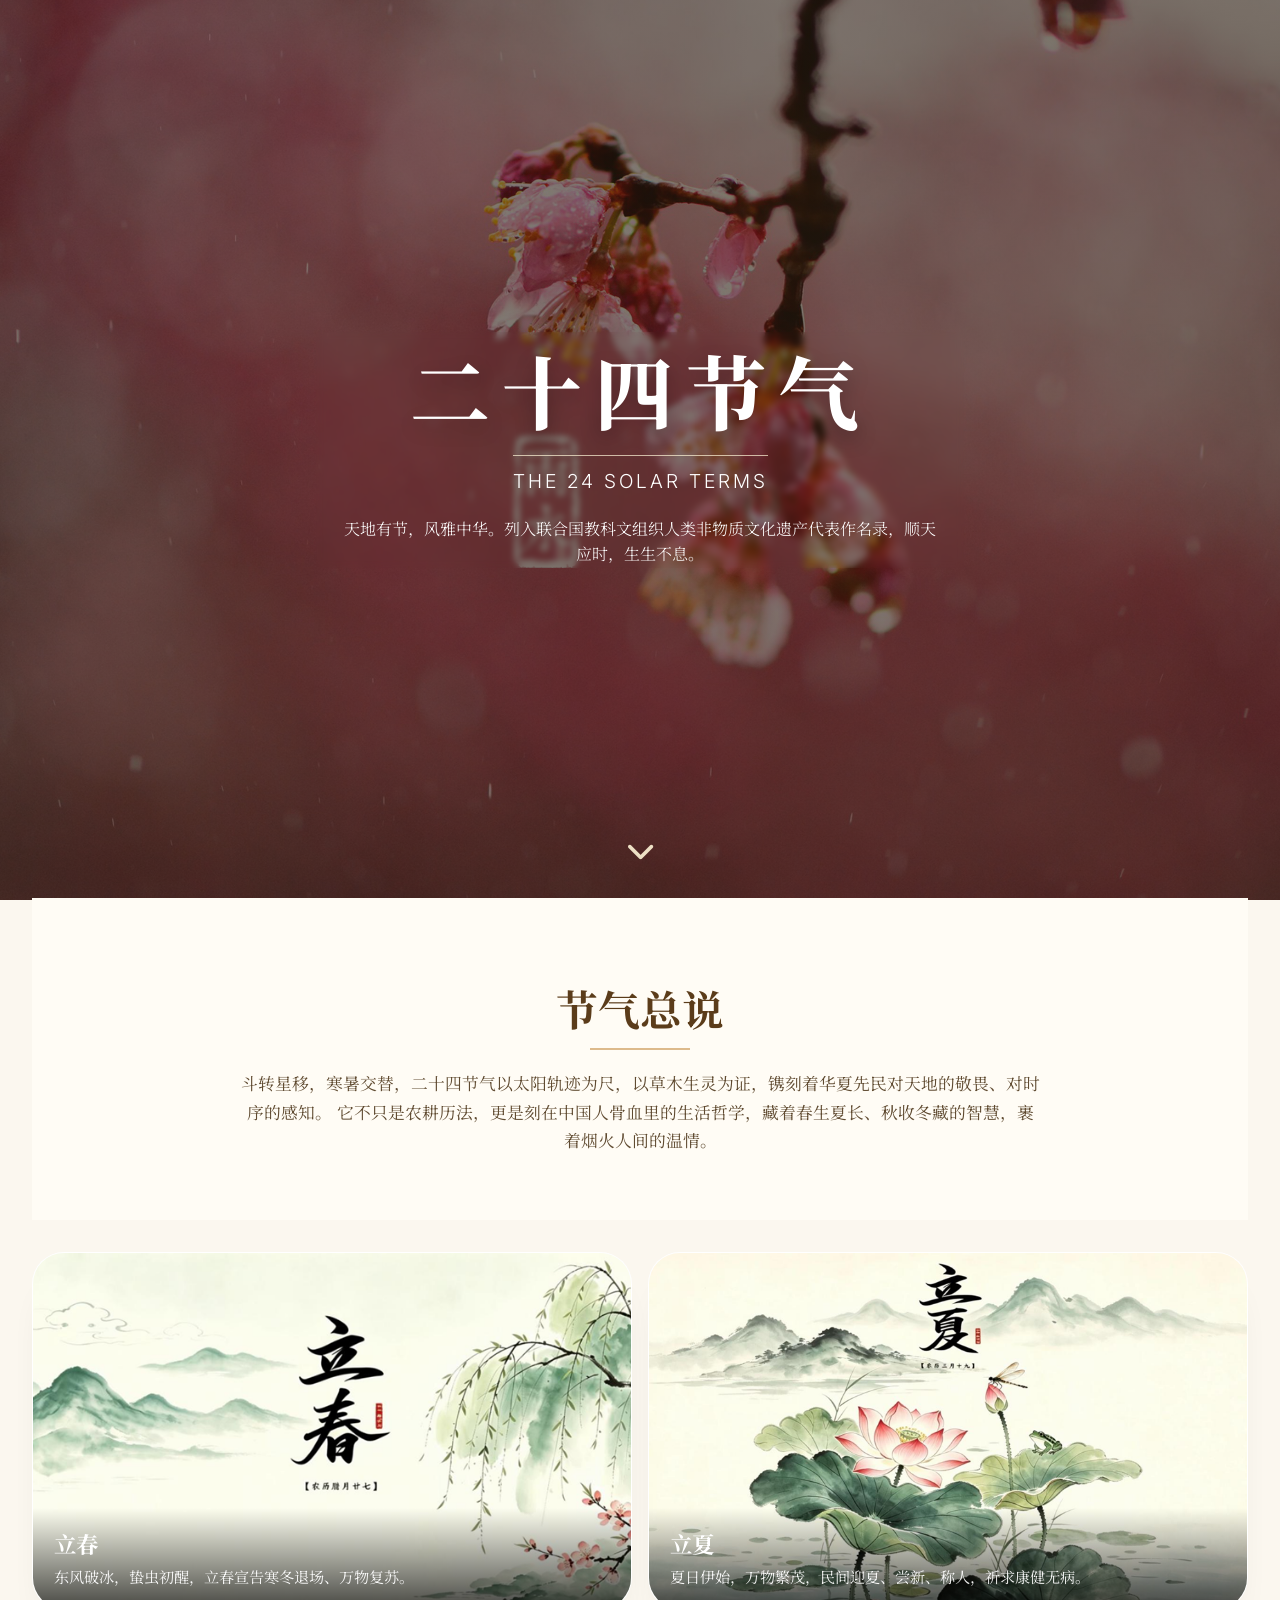
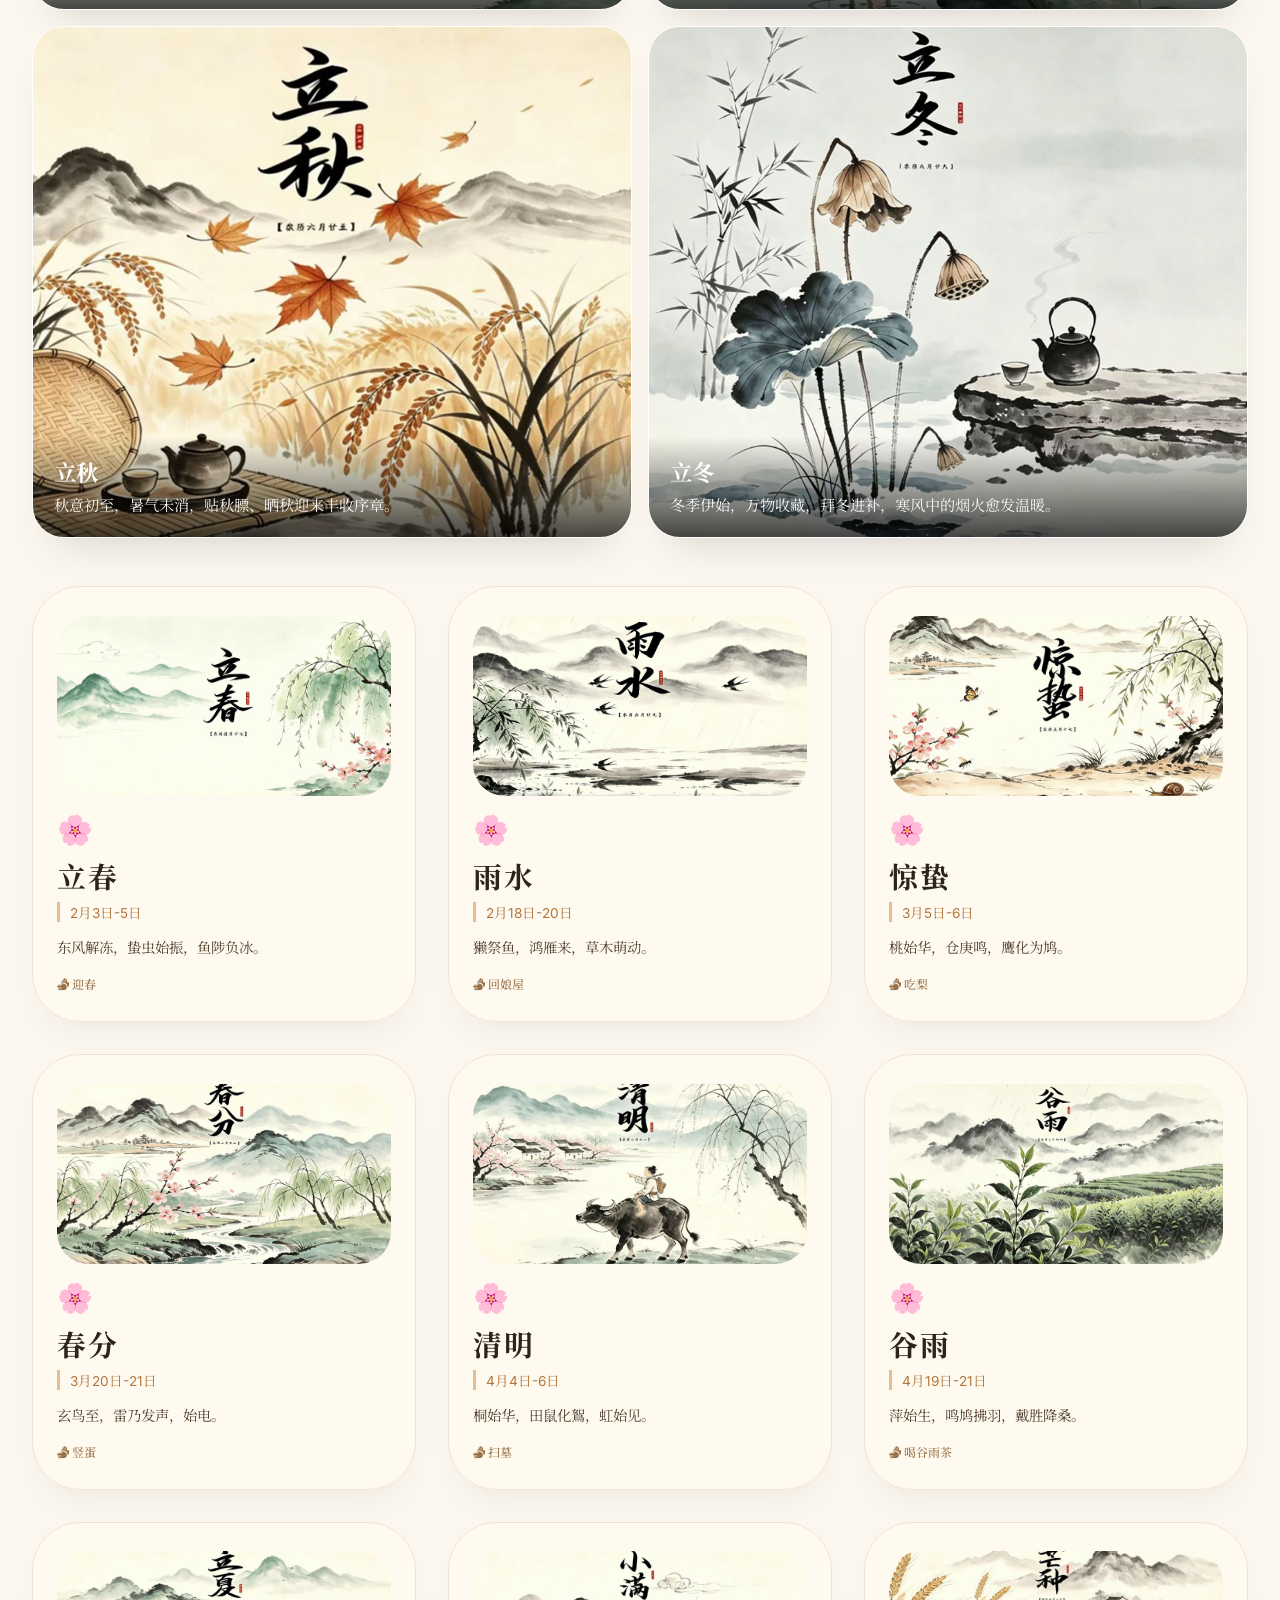
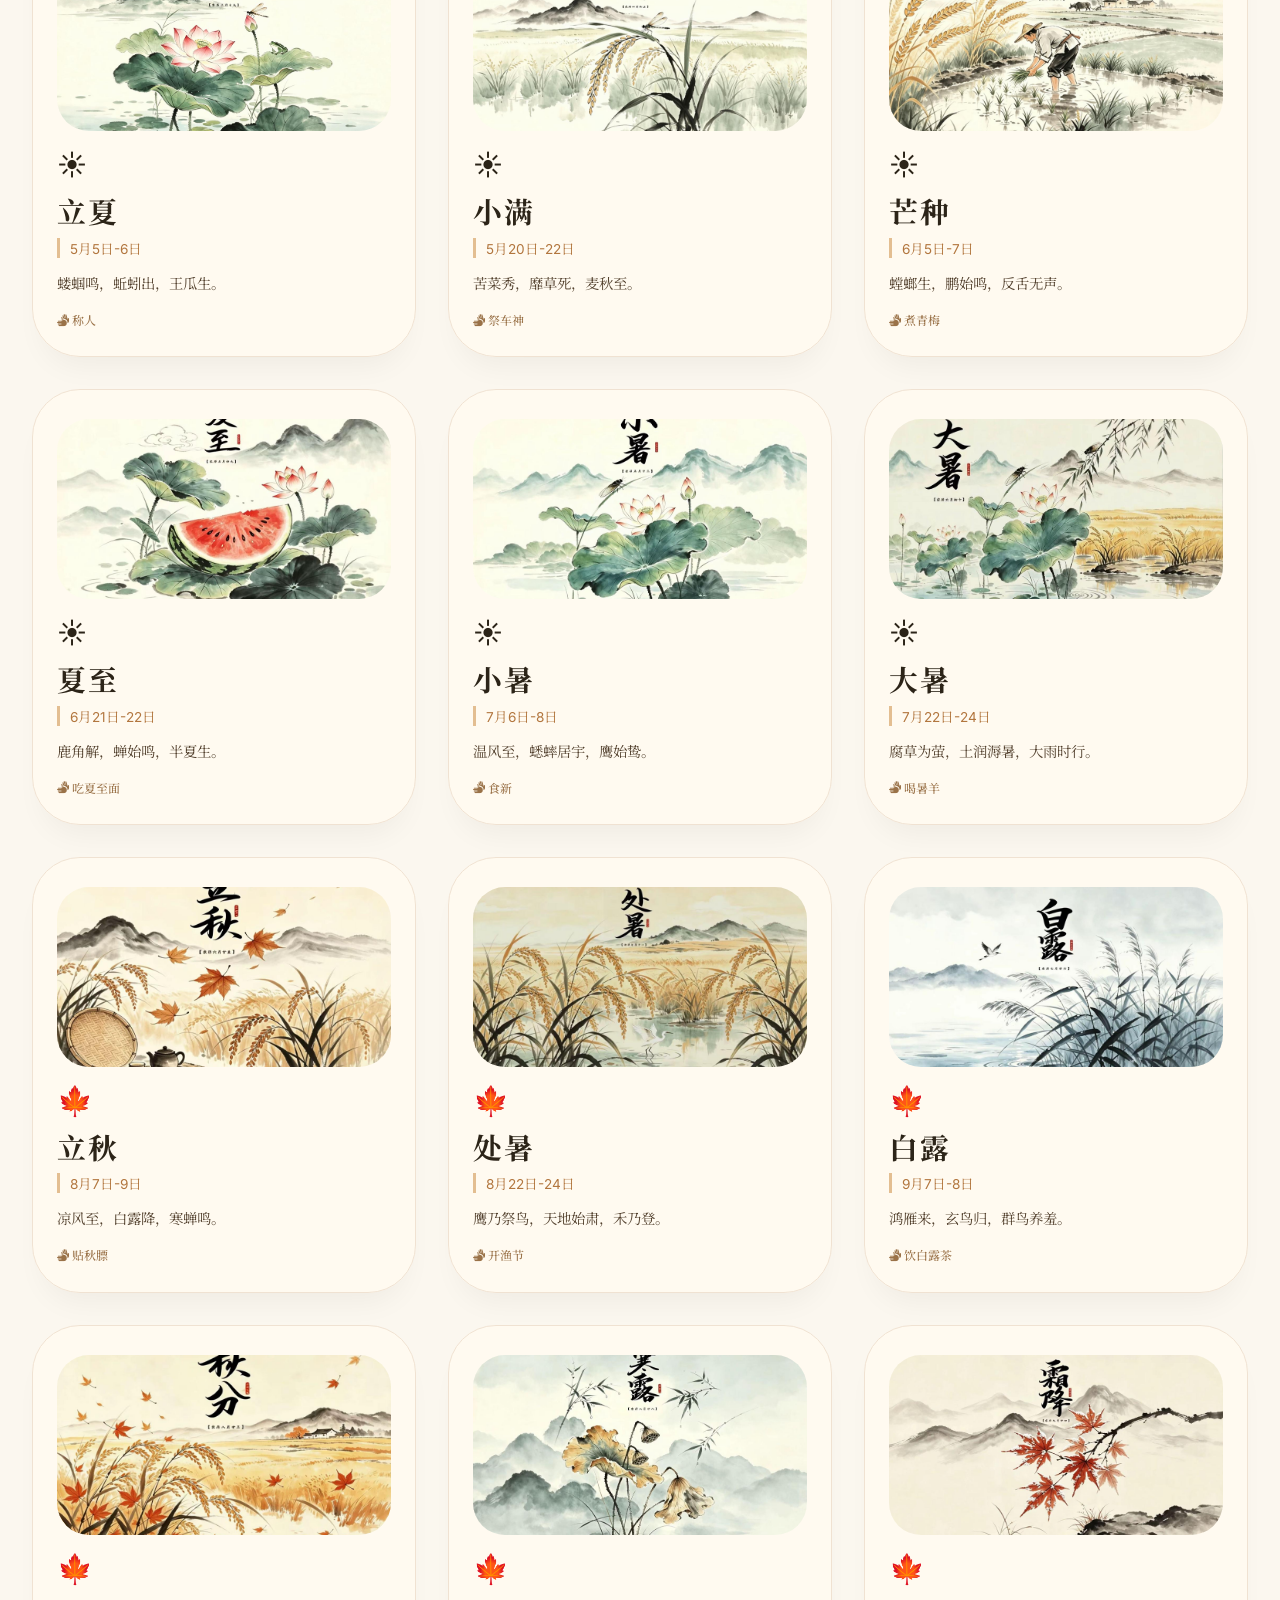
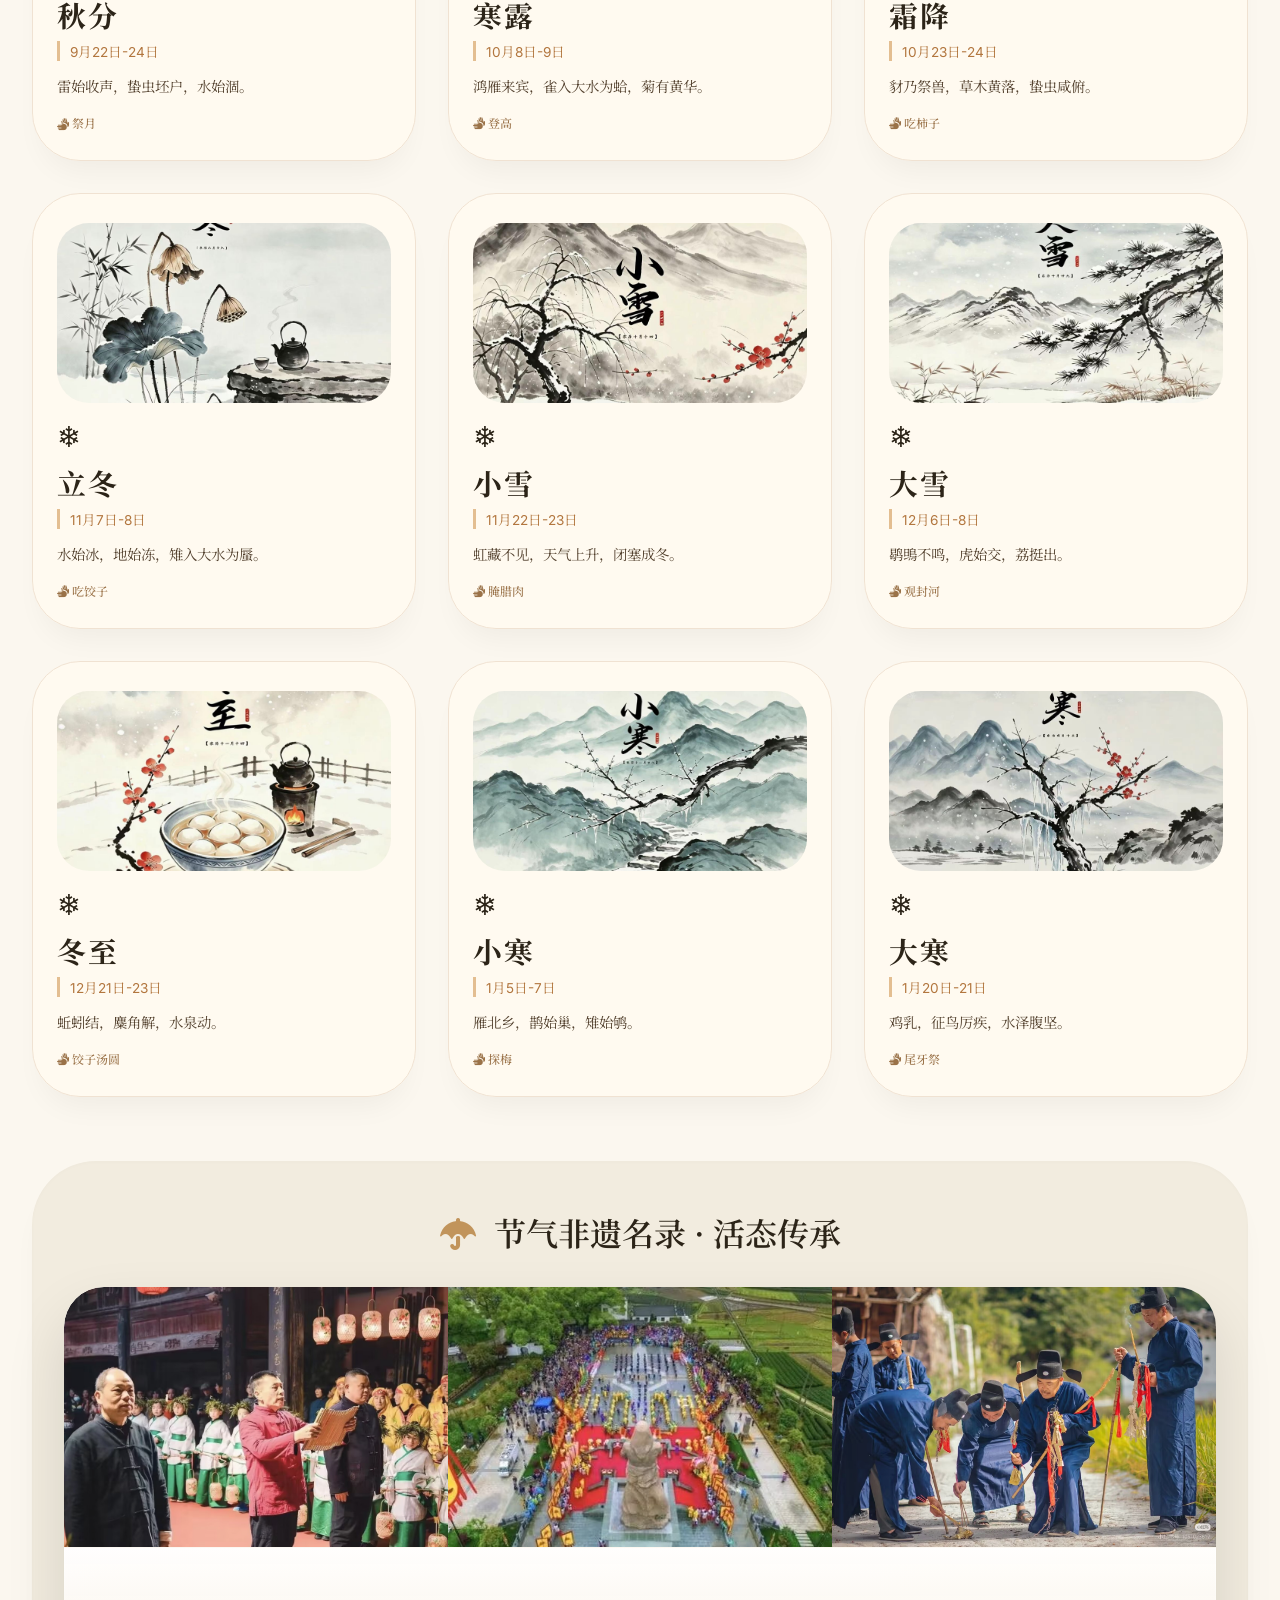
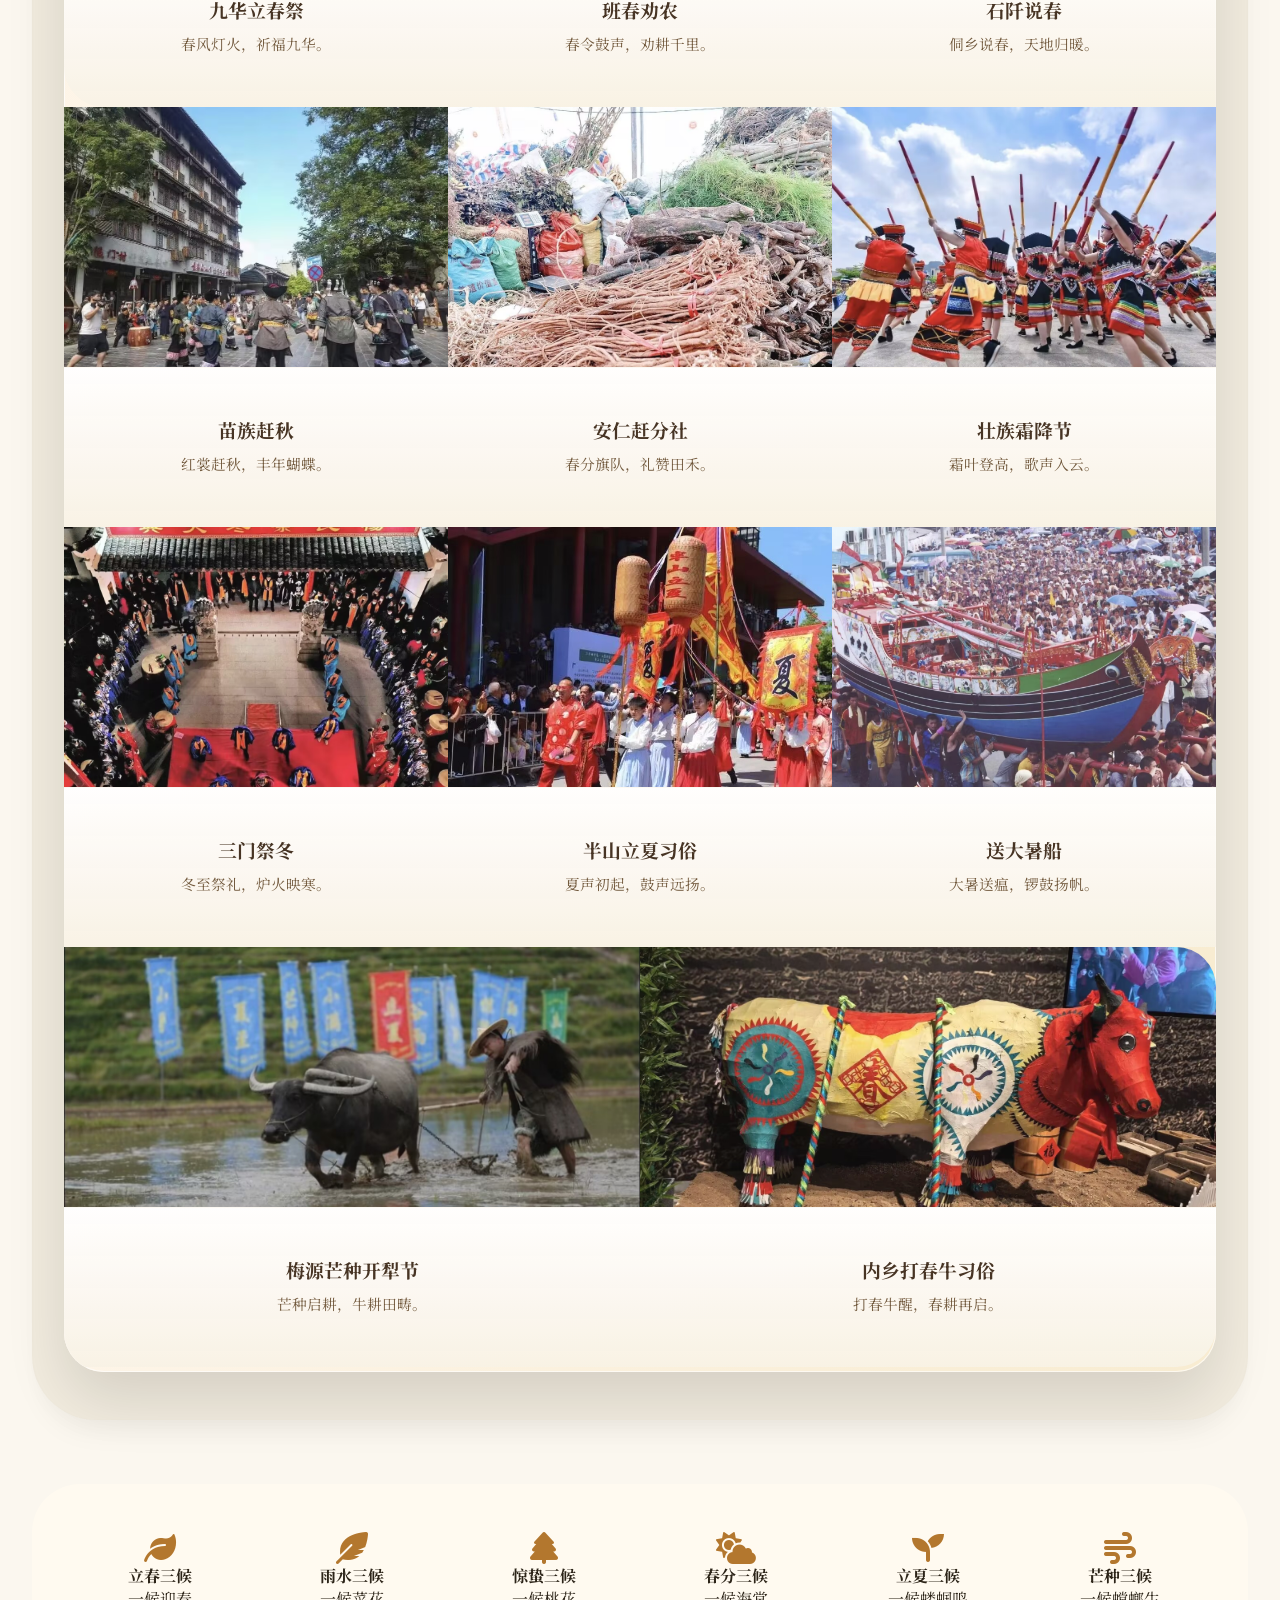
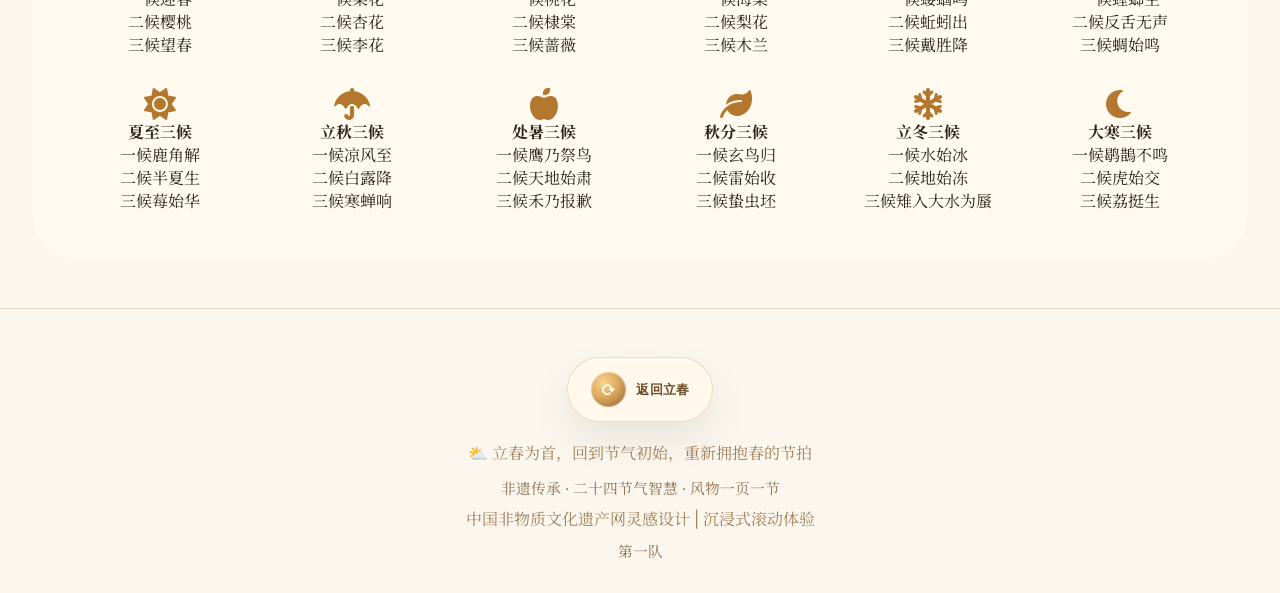
==== commit 205b7ef3: "加返回首页，有超链接" ====
--- a/website.html
+++ b/website.html
@@ -726,10 +726,45 @@
         }
         footer {
             text-align: center;
-            padding: 2rem;
+            padding: 3rem 2rem 2rem;
             color: #a28057;
             border-top: 1px solid #e3d3c0;
             margin-top: 3rem;
+            position: relative;
+        }
+        .back-to-top {
+            display: inline-flex;
+            align-items: center;
+            justify-content: center;
+            gap: 0.65rem;
+            margin: 0 auto 1.2rem;
+            padding: 0.85rem 1.4rem;
+            border-radius: 999px;
+            background: rgba(255, 248, 235, 0.96);
+            border: 1px solid rgba(162, 128, 87, 0.24);
+            color: #6b4d2c;
+            font-weight: 700;
+            letter-spacing: 0.02em;
+            box-shadow: 0 18px 40px rgba(0,0,0,0.08);
+            cursor: pointer;
+            transition: transform 280ms cubic-bezier(0.22, 1, 0.36, 1), box-shadow 280ms ease, background 280ms ease;
+        }
+        .back-to-top:hover {
+            transform: translateY(-4px) scale(1.02);
+            background: rgba(255, 255, 245, 1);
+            box-shadow: 0 24px 50px rgba(0,0,0,0.12);
+        }
+        .back-to-top span {
+            display: inline-flex;
+            align-items: center;
+            justify-content: center;
+            width: 2.2rem;
+            height: 2.2rem;
+            border-radius: 50%;
+            background: radial-gradient(circle at 35% 30%, #f9d48e 0%, #dba85e 45%, #8d5b2d 100%);
+            color: #fff;
+            font-size: 1rem;
+            box-shadow: inset 0 0 0 1px rgba(255,255,255,0.35);
         }
 
         @keyframes fadeInUp {
@@ -843,12 +878,26 @@
         <div class="flower-item"><i class="fas fa-feather-alt" style="font-size: 2rem; color:#b3772e;"></i><h4>雨水三候</h4><p>一候菜花<br>二候杏花<br>三候李花</p></div>
         <div class="flower-item"><i class="fas fa-tree" style="font-size: 2rem; color:#b3772e;"></i><h4>惊蛰三候</h4><p>一候桃花<br>二候棣棠<br>三候蔷薇</p></div>
         <div class="flower-item"><i class="fas fa-cloud-sun" style="font-size: 2rem; color:#b3772e;"></i><h4>春分三候</h4><p>一候海棠<br>二候梨花<br>三候木兰</p></div>
+        <div class="flower-item"><i class="fas fa-seedling" style="font-size: 2rem; color:#b3772e;"></i><h4>立夏三候</h4><p>一候蝼蝈鸣<br>二候蚯蚓出<br>三候戴胜降</p></div>
+        <div class="flower-item"><i class="fas fa-wind" style="font-size: 2rem; color:#b3772e;"></i><h4>芒种三候</h4><p>一候螳螂生<br>二候反舌无声<br>三候蜩始鸣</p></div>
+        <div class="flower-item"><i class="fas fa-sun" style="font-size: 2rem; color:#b3772e;"></i><h4>夏至三候</h4><p>一候鹿角解<br>二候半夏生<br>三候莓始华</p></div>
+        <div class="flower-item"><i class="fas fa-umbrella" style="font-size: 2rem; color:#b3772e;"></i><h4>立秋三候</h4><p>一候凉风至<br>二候白露降<br>三候寒蝉响</p></div>
+        <div class="flower-item"><i class="fas fa-apple-alt" style="font-size: 2rem; color:#b3772e;"></i><h4>处暑三候</h4><p>一候鹰乃祭鸟<br>二候天地始肃<br>三候禾乃报歉</p></div>
+        <div class="flower-item"><i class="fas fa-leaf" style="font-size: 2rem; color:#b3772e;"></i><h4>秋分三候</h4><p>一候玄鸟归<br>二候雷始收<br>三候蛰虫坯</p></div>
+        <div class="flower-item"><i class="fas fa-snowflake" style="font-size: 2rem; color:#b3772e;"></i><h4>立冬三候</h4><p>一候水始冰<br>二候地始冻<br>三候雉入大水为蜃</p></div>
+        <div class="flower-item"><i class="fas fa-moon" style="font-size: 2rem; color:#b3772e;"></i><h4>大寒三候</h4><p>一候鹖鵲不鸣<br>二候虎始交<br>三候荔挺生</p></div>
     </div>
 </div>
 
 <footer>
-    <i class="fas fa-moon"></i> 非遗传承 · 二十四节气智慧  <i class="fas fa-sun"></i><br>
-    中国非物质文化遗产网灵感设计 | 沉浸式滚动体验
+    <button class="back-to-top" id="backToTopBtn" aria-label="返回顶部">
+        <span>⟳</span>
+        返回立春
+    </button>
+    <div>⛅ 立春为首，回到节气初始，重新拥抱春的节拍</div>
+    <div style="margin-top:0.8rem; font-size:0.92rem; color:#8f7050;">非遗传承 · 二十四节气智慧 · 风物一页一节</div>
+    <div style="margin-top:0.6rem;">中国非物质文化遗产网灵感设计 | 沉浸式滚动体验</div>
+    <div style="margin-top:0.6rem; font-size:0.92rem; color:#8f7050;">第一队</div>
 </footer>
 
 <!-- 模态框 -->
@@ -1049,6 +1098,10 @@
         if (e.target === document.getElementById('detailModal')) closeModalFunc();
     });
 
+    document.getElementById('backToTopBtn')?.addEventListener('click', () => {
+        window.scrollTo({ top: 0, behavior: 'smooth' });
+    });
+
     // 渲染横向可扩展的非遗竖块区域
     function renderHeritageFan() {
         const heritageBar = document.getElementById('heritageBar');
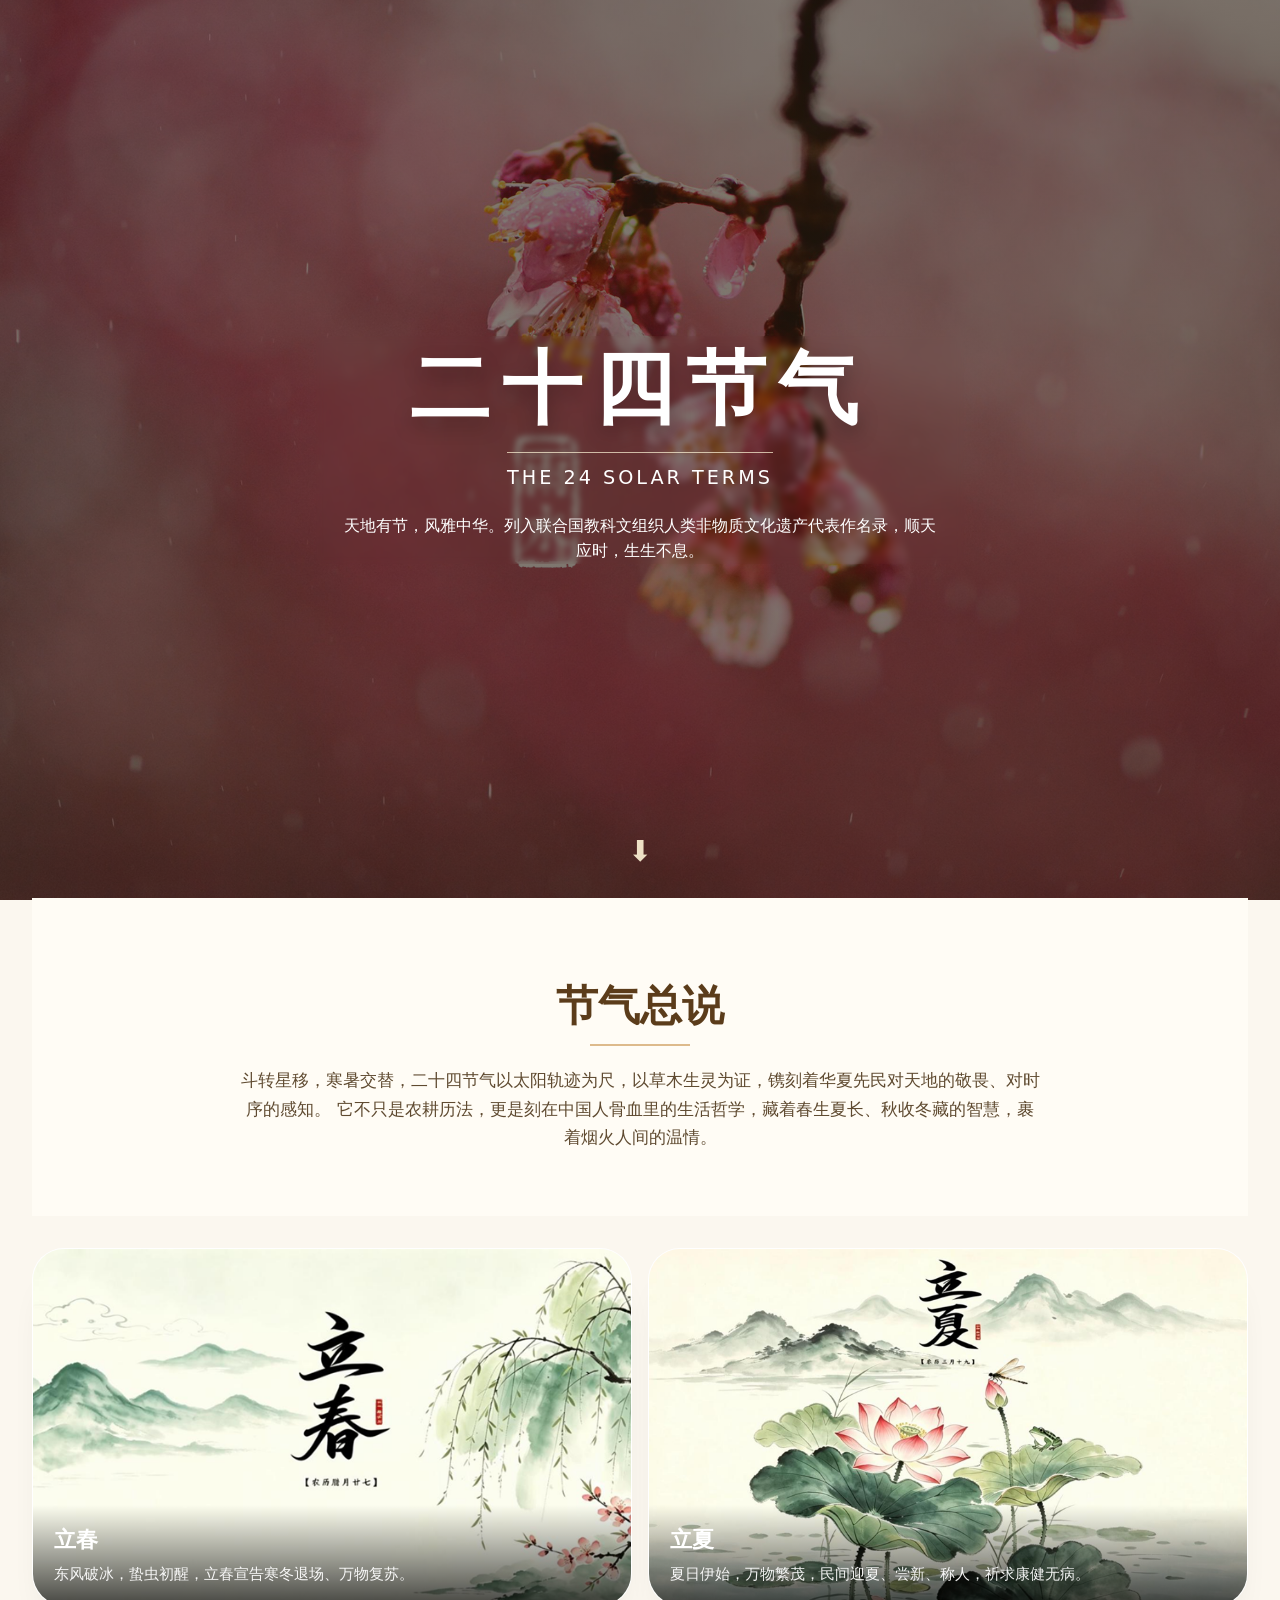
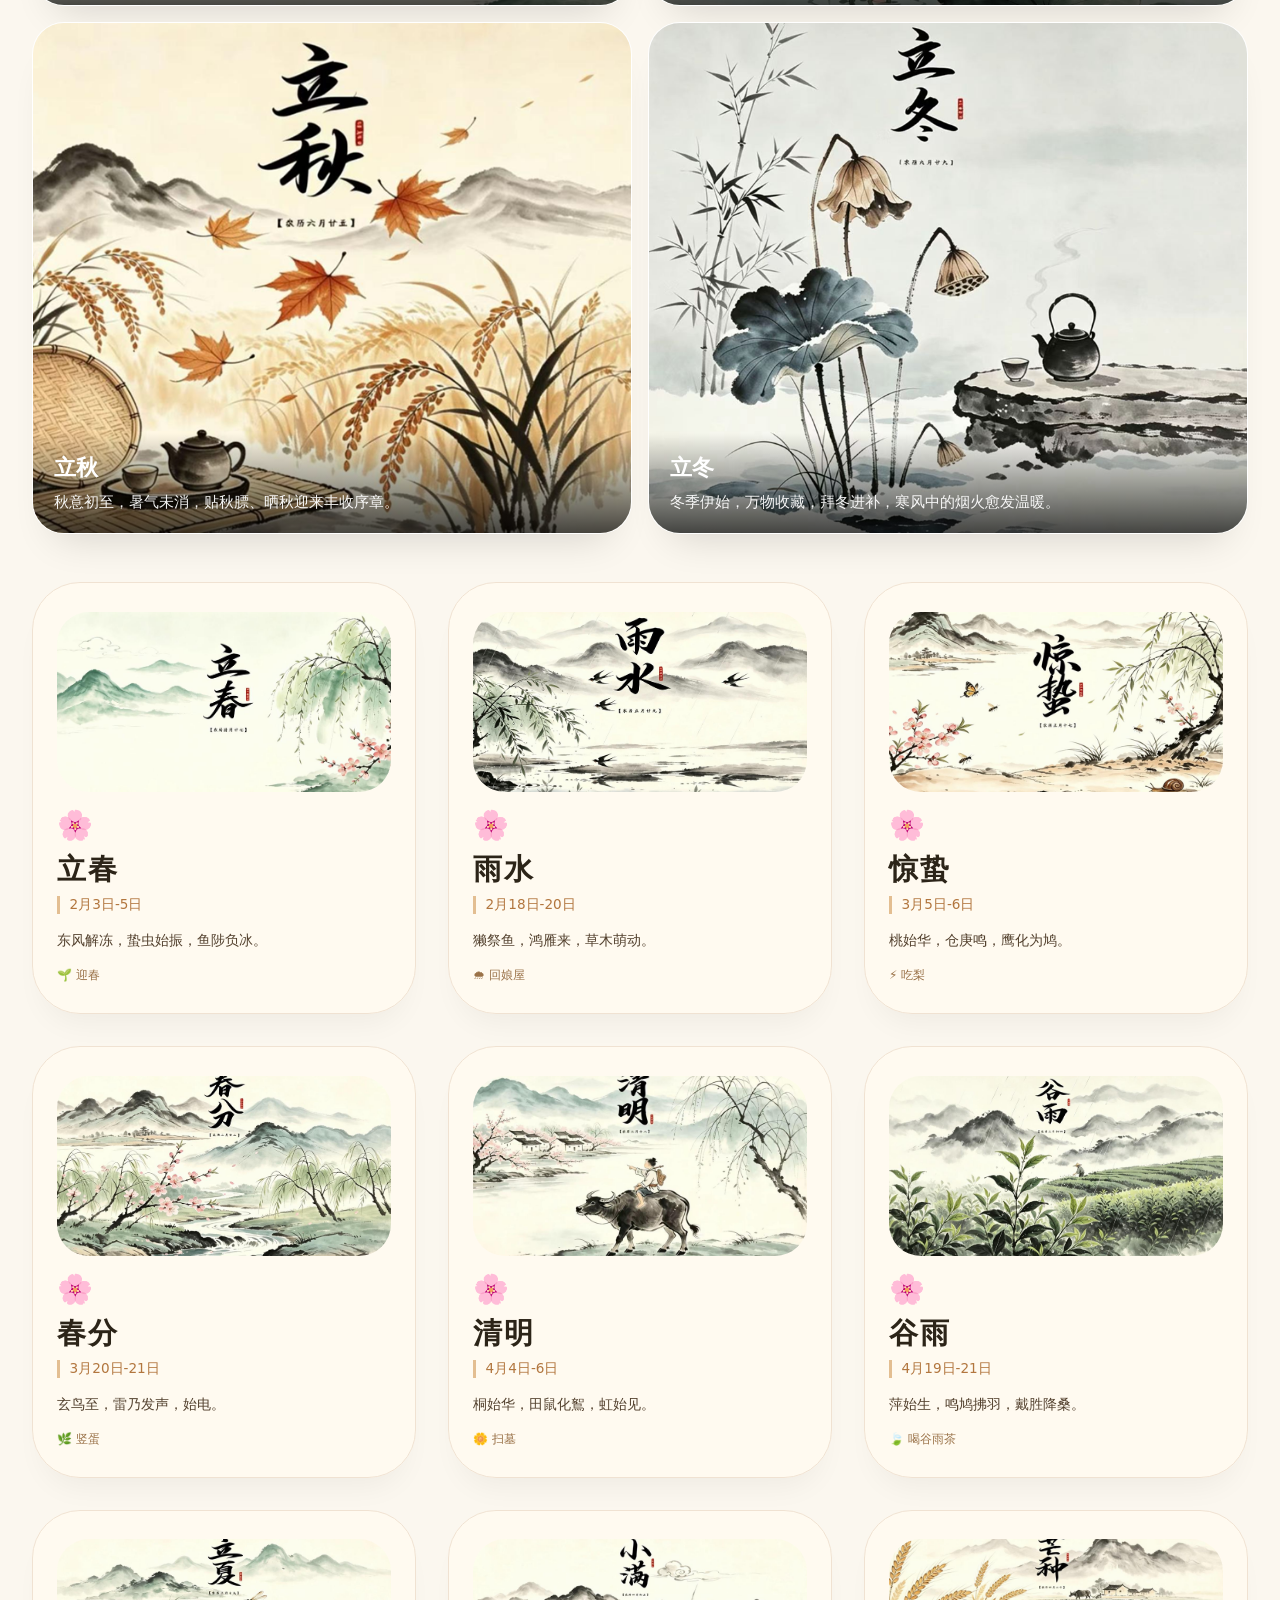
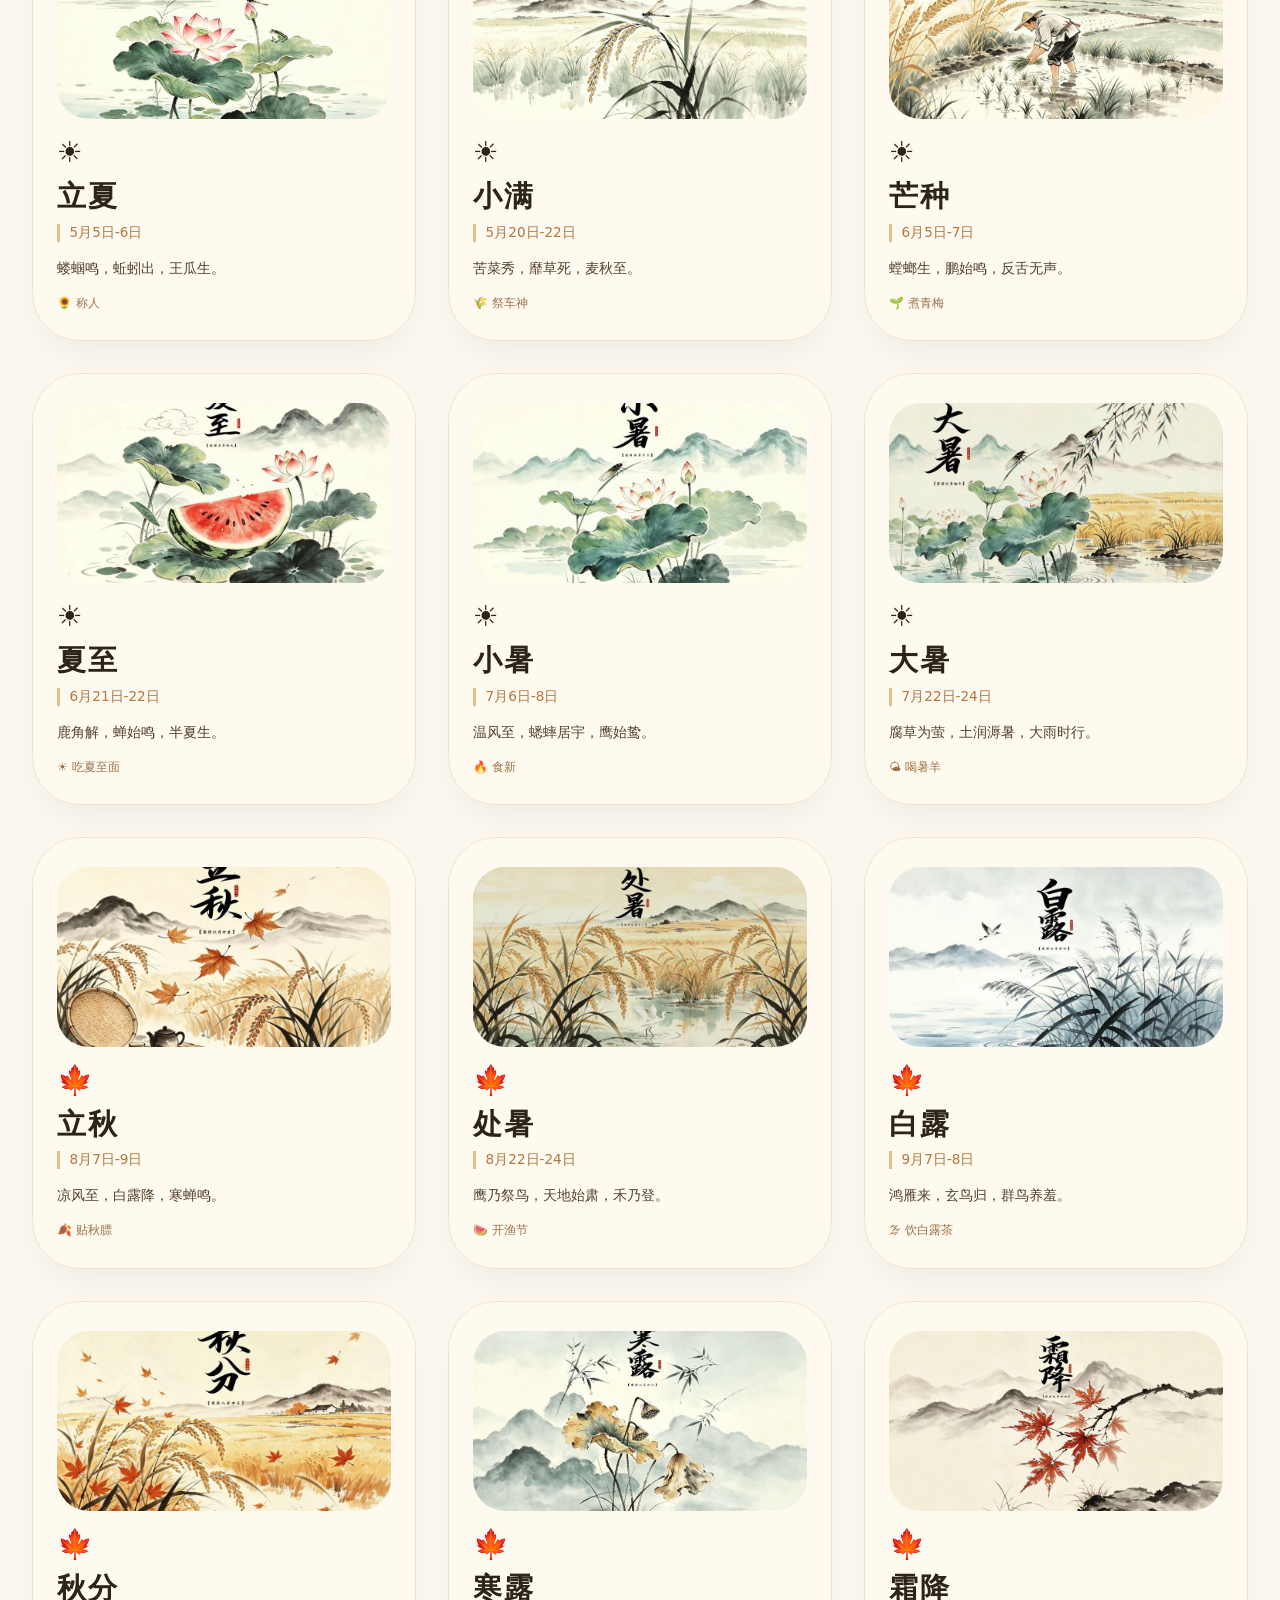
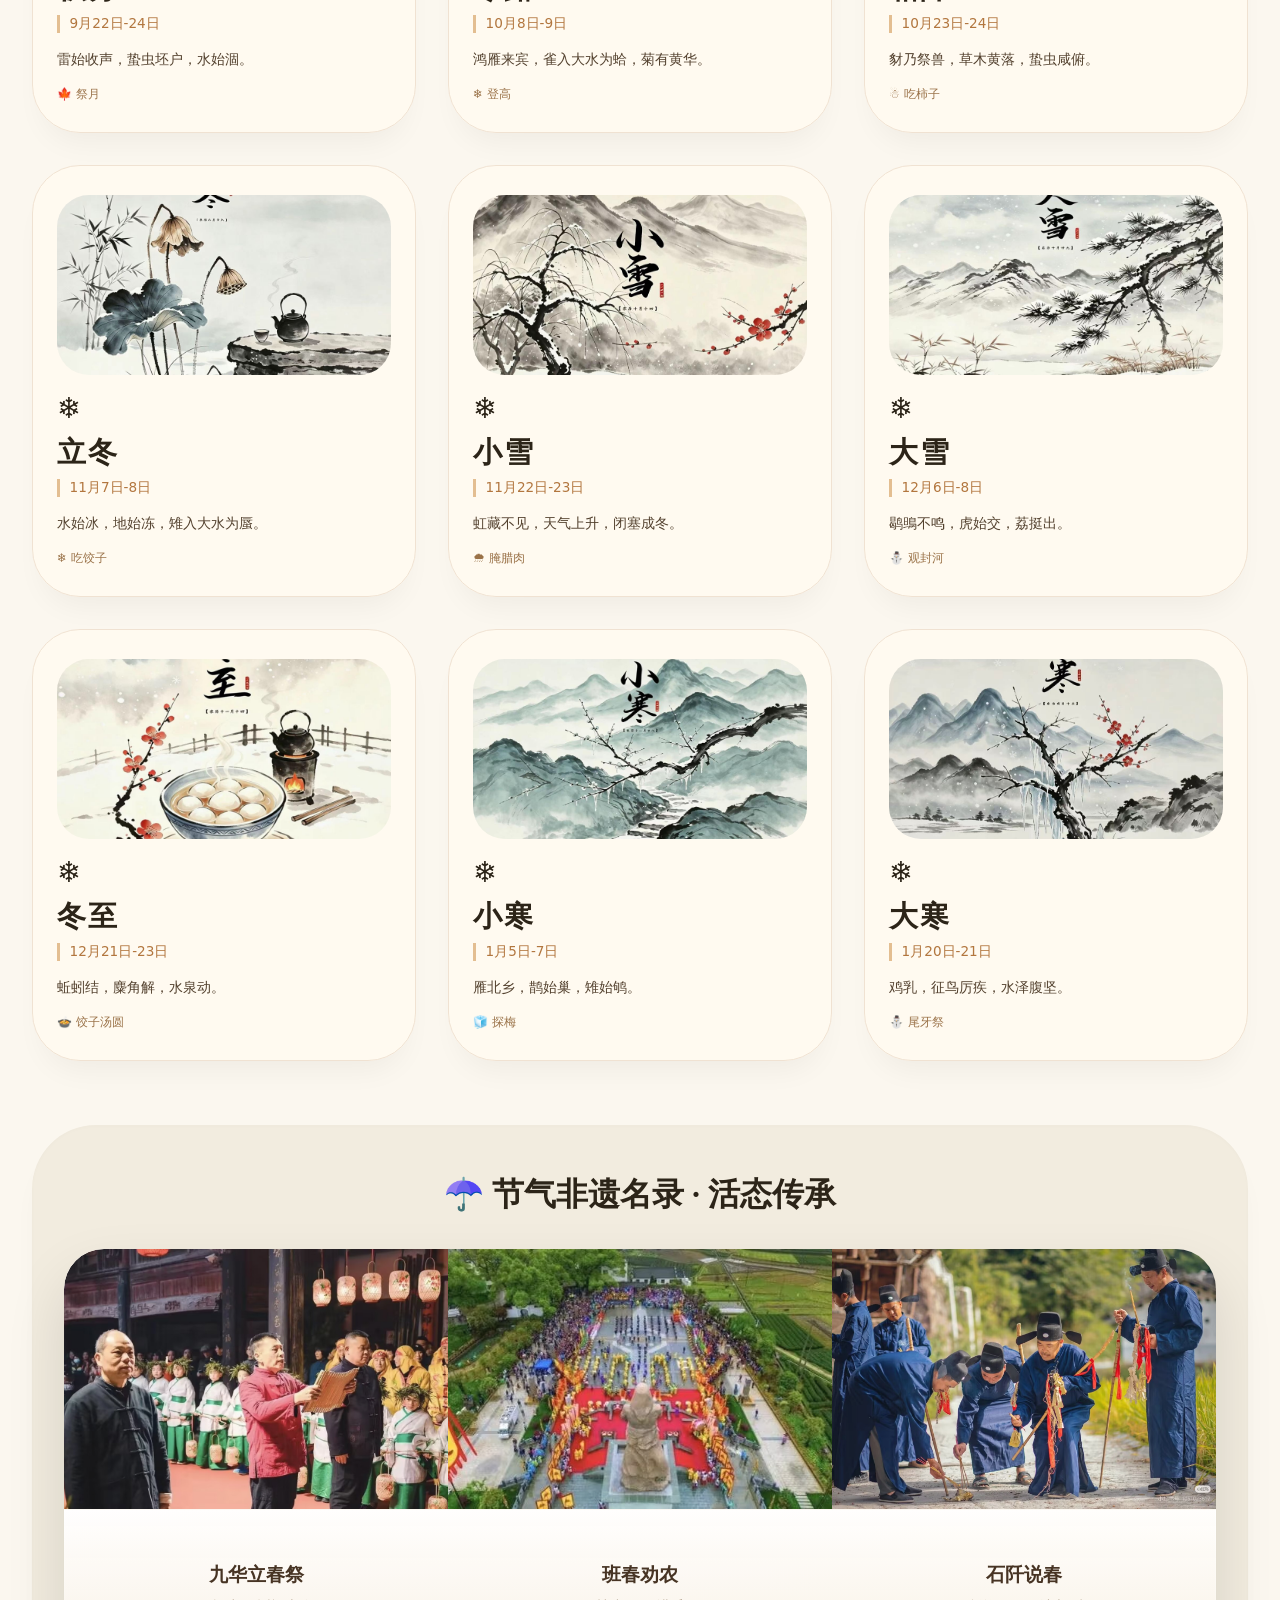
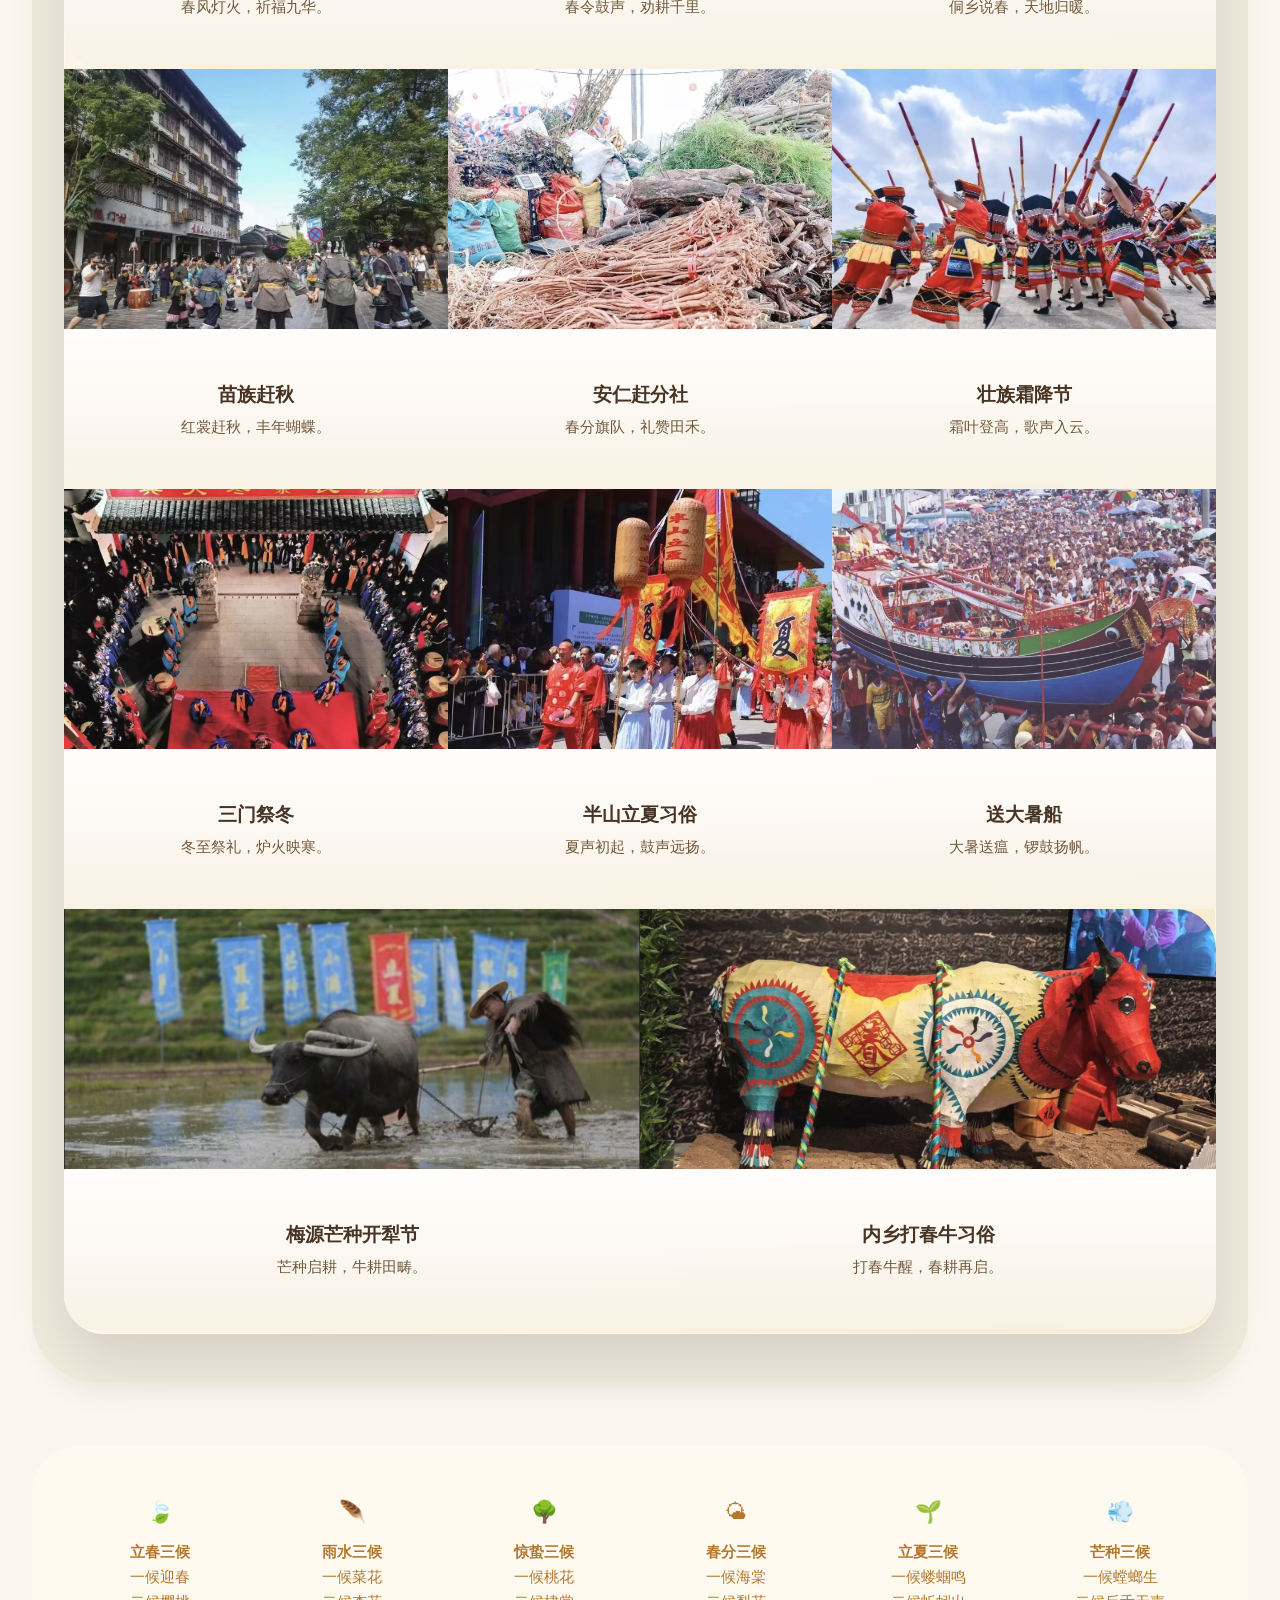
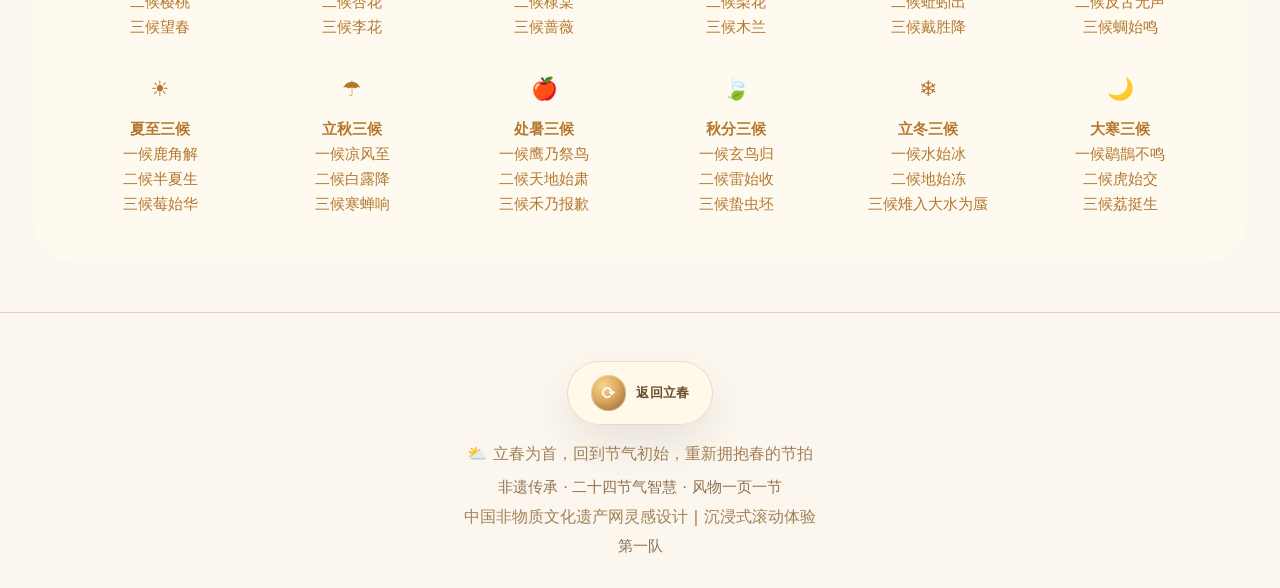
==== commit 2b732a8e: "不含外部超链接，尽量保留原有效果" ====
--- a/website.html
+++ b/website.html
@@ -4,11 +4,7 @@
     <meta charset="UTF-8">
     <meta name="viewport" content="width=device-width, initial-scale=1.0, viewport-fit=cover">
     <title>岁时记·二十四节气 | 非遗文化沉浸式体验</title>
-    <!-- 引入 Google Fonts & 基础样式 -->
-    <link href="https://fonts.googleapis.com/css2?family=Inter:opsz,wght@14..32,300;14..32,400;14..32,500;14..32,600;14..32,700&family=Noto+Serif+SC:wght@400;500;600;700;900&display=swap" rel="stylesheet">
-    <link rel="stylesheet" href="https://cdnjs.cloudflare.com/ajax/libs/font-awesome/6.0.0-beta3/css/all.min.css">
-    <!-- 引入 Swiper 用于优雅轮播 (高级滑动) -->
-    <link rel="stylesheet" href="https://cdn.jsdelivr.net/npm/swiper@11/swiper-bundle.min.css" />
+    <!-- 本地化资源：不使用外部 CDN 链接 -->
     <style>
         * {
             margin: 0;
@@ -684,12 +680,19 @@
             border-radius: 48px;
             padding: 2rem;
             margin: 2rem 0;
+            font-size: 0.92rem;
+            line-height: 1.7;
         }
         .flower-item {
             flex: 1;
             min-width: 180px;
             text-align: center;
             padding: 1rem;
+        }
+        .flower-item span {
+            display: block;
+            font-size: 1.35rem;
+            margin-bottom: 0.5rem;
         }
 
         /* 模态框高级 */
@@ -793,7 +796,7 @@
         <p>天地有节，风雅中华。列入联合国教科文组织人类非物质文化遗产代表作名录，顺天应时，生生不息。</p>
     </div>
     <div class="scroll-indicator" id="scrollDownBtn">
-        <i class="fas fa-chevron-down"></i>
+        ⬇
     </div>
 </div>
 
@@ -868,24 +871,24 @@
 
     <!-- 非遗扩展模块 横向弹性竖块 -->
     <div class="heritage-section slide-section">
-        <div class="section-title"><i class="fas fa-umbrella"></i> 节气非遗名录 · 活态传承</div>
+        <div class="section-title">☂️ 节气非遗名录 · 活态传承</div>
         <div class="heritage-bar" id="heritageBar" role="list"></div>
     </div>
 
     <!-- 花信风及物候文化展示 -->
     <div class="flower-news slide-section" id="flowerNews">
-        <div class="flower-item"><i class="fas fa-leaf" style="font-size: 2rem; color:#b3772e;"></i><h4>立春三候</h4><p>一候迎春<br>二候樱桃<br>三候望春</p></div>
-        <div class="flower-item"><i class="fas fa-feather-alt" style="font-size: 2rem; color:#b3772e;"></i><h4>雨水三候</h4><p>一候菜花<br>二候杏花<br>三候李花</p></div>
-        <div class="flower-item"><i class="fas fa-tree" style="font-size: 2rem; color:#b3772e;"></i><h4>惊蛰三候</h4><p>一候桃花<br>二候棣棠<br>三候蔷薇</p></div>
-        <div class="flower-item"><i class="fas fa-cloud-sun" style="font-size: 2rem; color:#b3772e;"></i><h4>春分三候</h4><p>一候海棠<br>二候梨花<br>三候木兰</p></div>
-        <div class="flower-item"><i class="fas fa-seedling" style="font-size: 2rem; color:#b3772e;"></i><h4>立夏三候</h4><p>一候蝼蝈鸣<br>二候蚯蚓出<br>三候戴胜降</p></div>
-        <div class="flower-item"><i class="fas fa-wind" style="font-size: 2rem; color:#b3772e;"></i><h4>芒种三候</h4><p>一候螳螂生<br>二候反舌无声<br>三候蜩始鸣</p></div>
-        <div class="flower-item"><i class="fas fa-sun" style="font-size: 2rem; color:#b3772e;"></i><h4>夏至三候</h4><p>一候鹿角解<br>二候半夏生<br>三候莓始华</p></div>
-        <div class="flower-item"><i class="fas fa-umbrella" style="font-size: 2rem; color:#b3772e;"></i><h4>立秋三候</h4><p>一候凉风至<br>二候白露降<br>三候寒蝉响</p></div>
-        <div class="flower-item"><i class="fas fa-apple-alt" style="font-size: 2rem; color:#b3772e;"></i><h4>处暑三候</h4><p>一候鹰乃祭鸟<br>二候天地始肃<br>三候禾乃报歉</p></div>
-        <div class="flower-item"><i class="fas fa-leaf" style="font-size: 2rem; color:#b3772e;"></i><h4>秋分三候</h4><p>一候玄鸟归<br>二候雷始收<br>三候蛰虫坯</p></div>
-        <div class="flower-item"><i class="fas fa-snowflake" style="font-size: 2rem; color:#b3772e;"></i><h4>立冬三候</h4><p>一候水始冰<br>二候地始冻<br>三候雉入大水为蜃</p></div>
-        <div class="flower-item"><i class="fas fa-moon" style="font-size: 2rem; color:#b3772e;"></i><h4>大寒三候</h4><p>一候鹖鵲不鸣<br>二候虎始交<br>三候荔挺生</p></div>
+        <div class="flower-item" style="color:#b3772e;"><span>🍃</span><h4>立春三候</h4><p>一候迎春<br>二候樱桃<br>三候望春</p></div>
+        <div class="flower-item" style="color:#b3772e;"><span>🪶</span><h4>雨水三候</h4><p>一候菜花<br>二候杏花<br>三候李花</p></div>
+        <div class="flower-item" style="color:#b3772e;"><span>🌳</span><h4>惊蛰三候</h4><p>一候桃花<br>二候棣棠<br>三候蔷薇</p></div>
+        <div class="flower-item" style="color:#b3772e;"><span>🌤</span><h4>春分三候</h4><p>一候海棠<br>二候梨花<br>三候木兰</p></div>
+        <div class="flower-item" style="color:#b3772e;"><span>🌱</span><h4>立夏三候</h4><p>一候蝼蝈鸣<br>二候蚯蚓出<br>三候戴胜降</p></div>
+        <div class="flower-item" style="color:#b3772e;"><span>💨</span><h4>芒种三候</h4><p>一候螳螂生<br>二候反舌无声<br>三候蜩始鸣</p></div>
+        <div class="flower-item" style="color:#b3772e;"><span>☀️</span><h4>夏至三候</h4><p>一候鹿角解<br>二候半夏生<br>三候莓始华</p></div>
+        <div class="flower-item" style="color:#b3772e;"><span>☂️</span><h4>立秋三候</h4><p>一候凉风至<br>二候白露降<br>三候寒蝉响</p></div>
+        <div class="flower-item" style="color:#b3772e;"><span>🍎</span><h4>处暑三候</h4><p>一候鹰乃祭鸟<br>二候天地始肃<br>三候禾乃报歉</p></div>
+        <div class="flower-item" style="color:#b3772e;"><span>🍃</span><h4>秋分三候</h4><p>一候玄鸟归<br>二候雷始收<br>三候蛰虫坯</p></div>
+        <div class="flower-item" style="color:#b3772e;"><span>❄️</span><h4>立冬三候</h4><p>一候水始冰<br>二候地始冻<br>三候雉入大水为蜃</p></div>
+        <div class="flower-item" style="color:#b3772e;"><span>🌙</span><h4>大寒三候</h4><p>一候鹖鵲不鸣<br>二候虎始交<br>三候荔挺生</p></div>
     </div>
 </div>
 
@@ -911,7 +914,6 @@
     </div>
 </div>
 
-<script src="https://cdn.jsdelivr.net/npm/swiper@11/swiper-bundle.min.js"></script>
 <script>
     // 节气完整数据（融合官方文化信息）
     const solarTerms = [
@@ -959,9 +961,16 @@
     // 渲染节气网格 + 滚动视差动画
     const gridContainer = document.getElementById('solarGrid');
     function renderCards() {
+        const termIcons = {
+            立春: '🌱', 雨水: '🌧', 惊蛰: '⚡', 春分: '🌿', 清明: '🌼', 谷雨: '🍃',
+            立夏: '🌻', 小满: '🌾', 芒种: '🌱', 夏至: '☀️', 小暑: '🔥', 大暑: '🌤',
+            立秋: '🍂', 处暑: '🍉', 白露: '🌫', 秋分: '🍁', 寒露: '❄️', 霜降: '☃️',
+            立冬: '❄️', 小雪: '🌨', 大雪: '⛄', 冬至: '🍲', 小寒: '🧊', 大寒: '⛄'
+        };
         let html = '';
         solarTerms.forEach((term, idx) => {
             let seasonIcon = term.season === 'spring' ? '🌸' : (term.season === 'summer' ? '☀️' : (term.season === 'autumn' ? '🍁' : '❄️'));
+            const customIcon = termIcons[term.name] || '🤲';
             html += `
                 <div class="card" data-idx="${idx}">
                     <div class="card-image"><img src="./image/${idx + 1}.${term.name}.png" alt="${term.name}"></div>
@@ -969,7 +978,7 @@
                     <h3>${term.name}</h3>
                     <div class="card-date">${term.date}</div>
                     <div class="card-desc">${term.shortDesc}</div>
-                    <div class="custom-tag"><i class="fas fa-hands"></i> ${term.custom.split('、')[0]}</div>
+                    <div class="custom-tag">${customIcon} ${term.custom.split('、')[0]}</div>
                 </div>
             `;
         });
@@ -1003,7 +1012,7 @@
     function showModal(term) {
         const modal = document.getElementById('detailModal');
         document.getElementById('modalName').innerText = term.name;
-        document.getElementById('modalDate').innerHTML = `<i class="far fa-calendar-alt"></i> ${term.date}`;
+        document.getElementById('modalDate').innerHTML = `📅 ${term.date}`;
         document.getElementById('modalDesc').innerHTML = `<p>${term.content}</p><p>${term.longDesc}</p><p style="margin-top:1rem; color:#7a5b30; font-style:italic;">${term.poem}</p>`;
         document.getElementById('modalCustom').innerHTML = term.custom + "。体现了顺应自然、尊重物候的传统智慧。";
         modal.style.display = 'flex';
